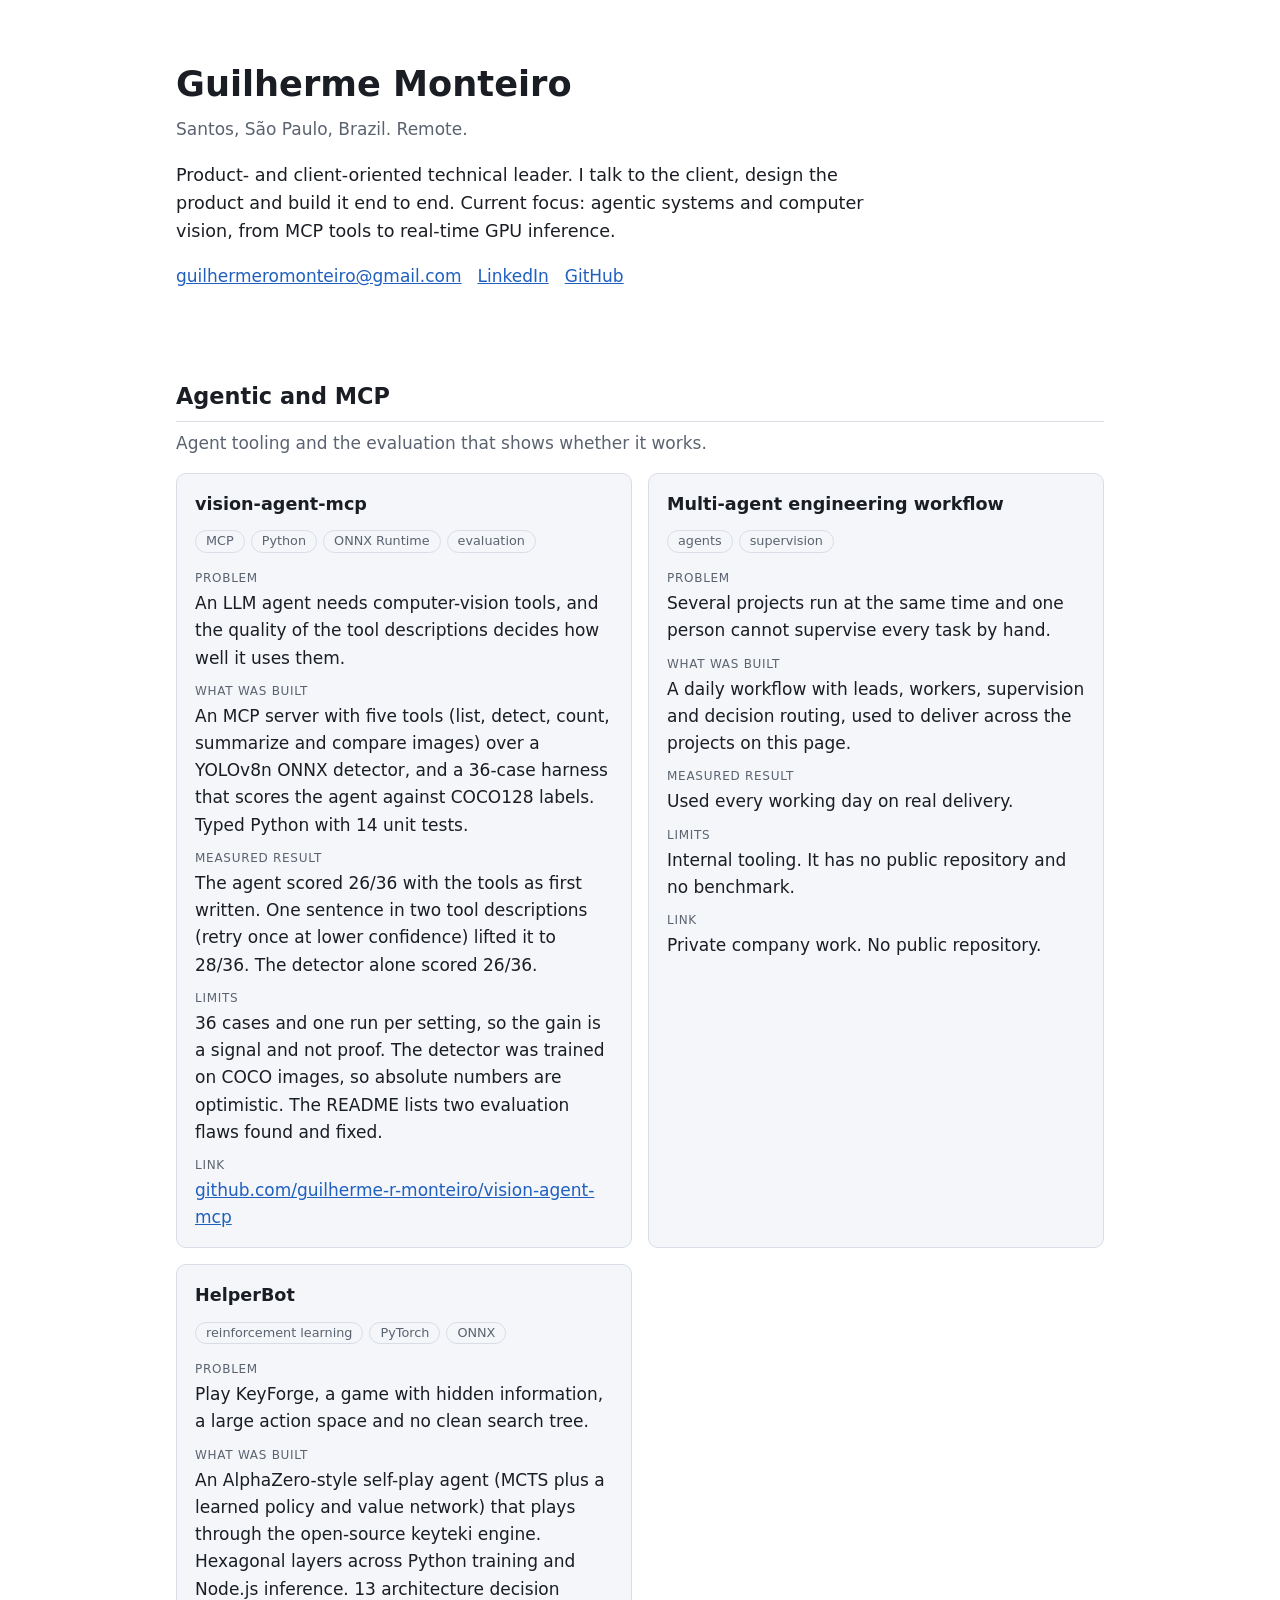
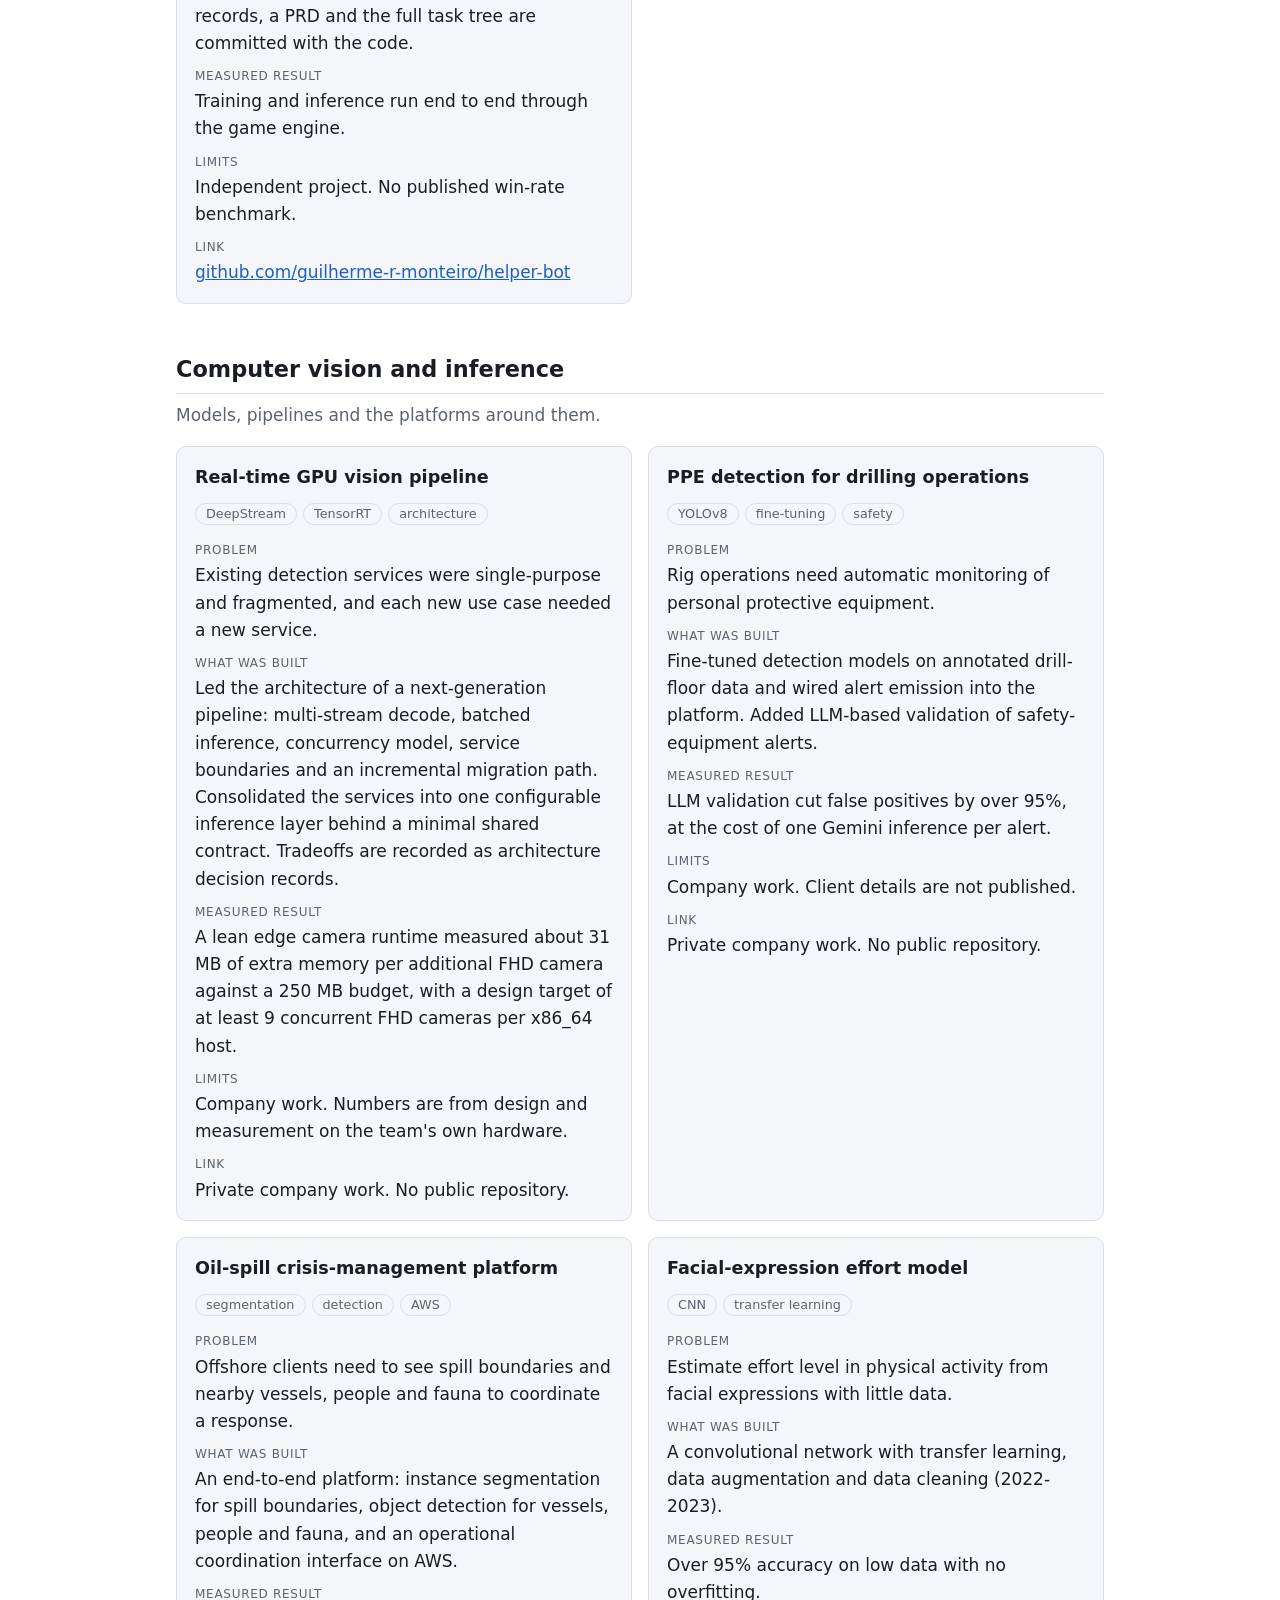
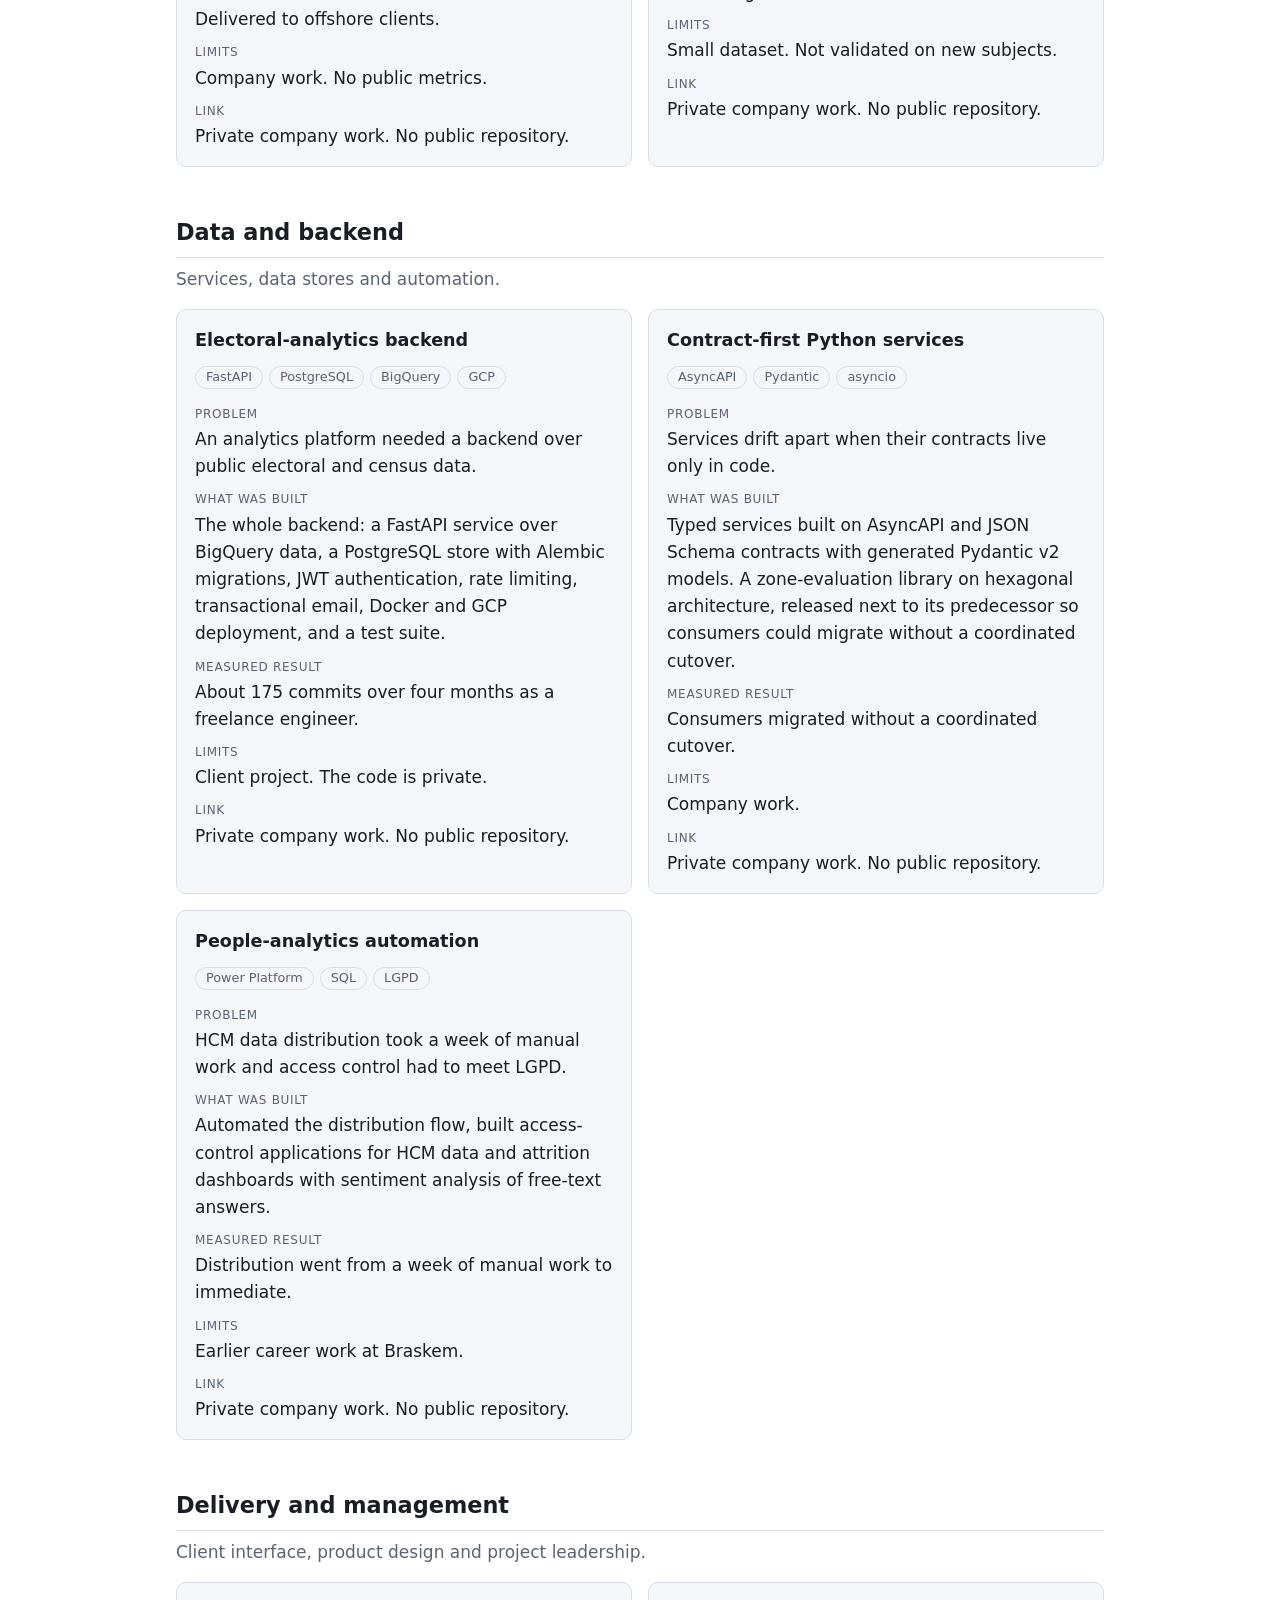
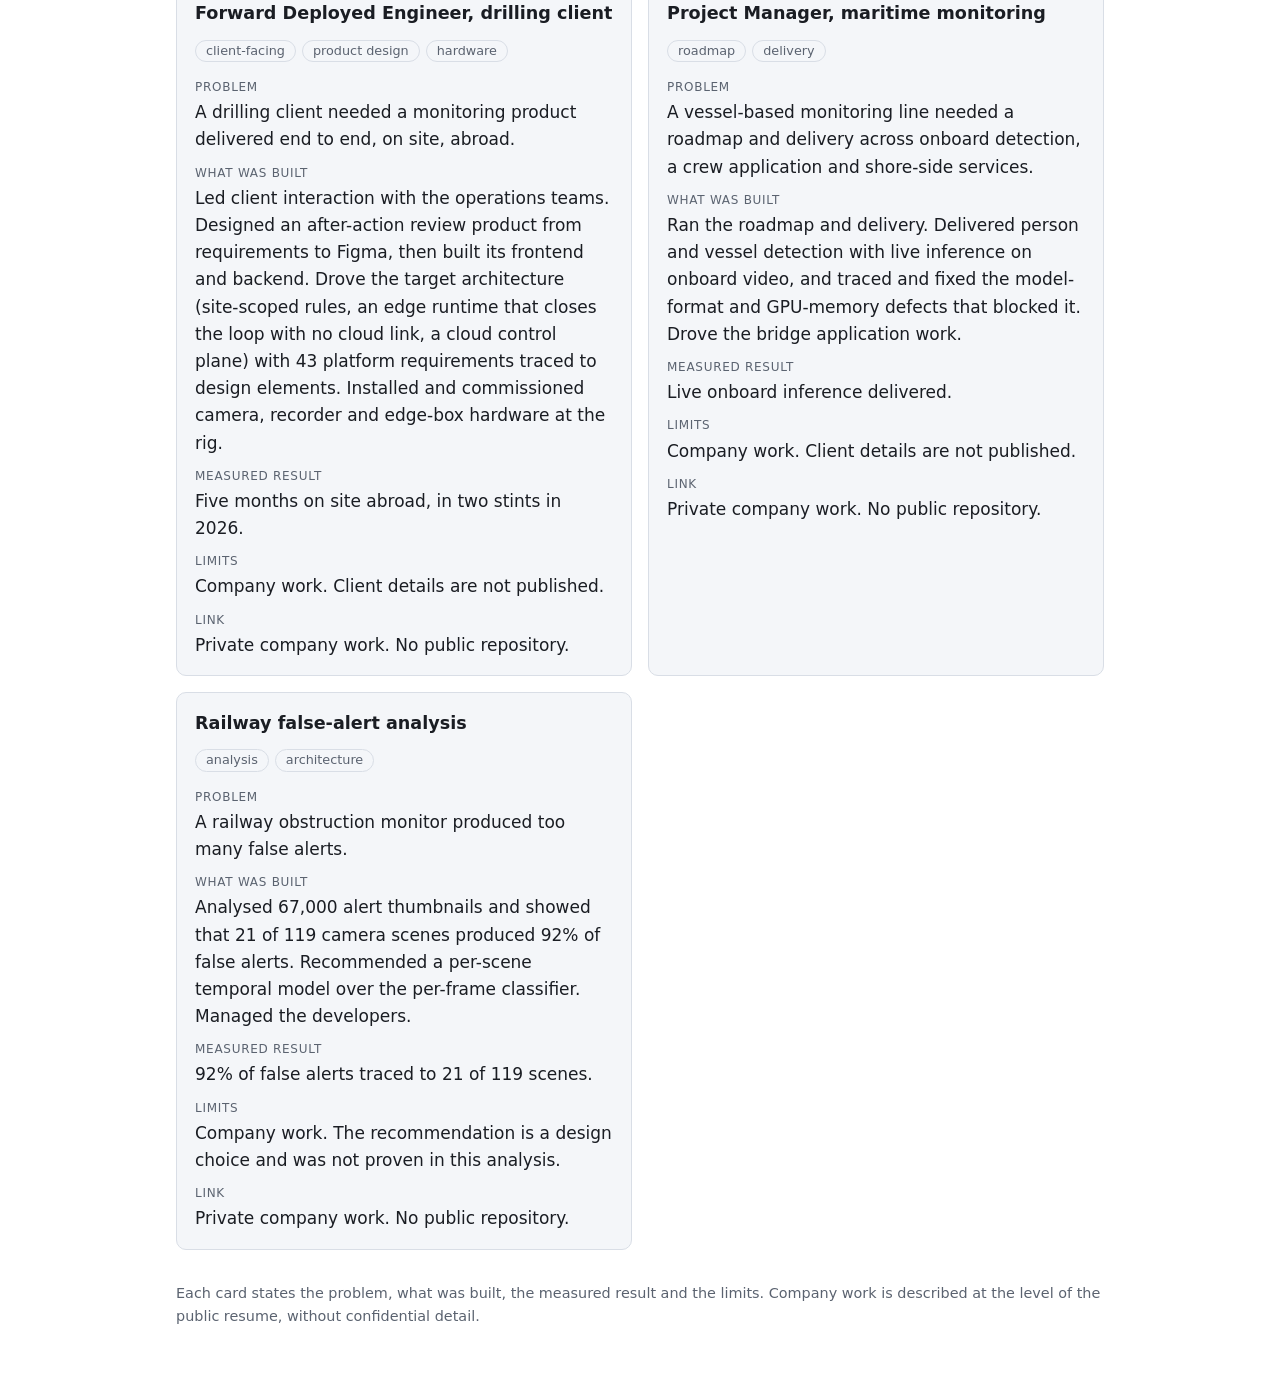
==== index.html @ f77f66bb "Portfolio site" ====
<!doctype html>
<html lang="en"><head><meta charset="utf-8"><meta name="viewport" content="width=device-width,initial-scale=1">
<title>Guilherme Monteiro - Portfolio</title>
<meta name="description" content="Product-oriented technical leader. Agentic and computer-vision projects with problem, build, measured result and limits.">
<link rel="stylesheet" href="style.css"></head><body>
<header><h1>Guilherme Monteiro</h1><p class="sub">Santos, São Paulo, Brazil. Remote.</p>
<p class="lead">Product- and client-oriented technical leader. I talk to the client, design the product and build it end to end. Current focus: agentic systems and computer vision, from MCP tools to real-time GPU inference.</p>
<p class="contact"><a href="mailto:guilhermeromonteiro@gmail.com">guilhermeromonteiro@gmail.com</a><a href="https://www.linkedin.com/in/grmonteiro">LinkedIn</a><a href="https://github.com/guilherme-r-monteiro">GitHub</a></p></header>
<main><section><h2>Agentic and MCP</h2><p class="group-note">Agent tooling and the evaluation that shows whether it works.</p><div class="grid"><article class="card"><h3>vision-agent-mcp</h3><span class="tag">MCP</span><span class="tag">Python</span><span class="tag">ONNX Runtime</span><span class="tag">evaluation</span><dl>
<dt>Problem</dt><dd>An LLM agent needs computer-vision tools, and the quality of the tool descriptions decides how well it uses them.</dd>
<dt>What was built</dt><dd>An MCP server with five tools (list, detect, count, summarize and compare images) over a YOLOv8n ONNX detector, and a 36-case harness that scores the agent against COCO128 labels. Typed Python with 14 unit tests.</dd>
<dt>Measured result</dt><dd>The agent scored 26/36 with the tools as first written. One sentence in two tool descriptions (retry once at lower confidence) lifted it to 28/36. The detector alone scored 26/36.</dd>
<dt>Limits</dt><dd>36 cases and one run per setting, so the gain is a signal and not proof. The detector was trained on COCO images, so absolute numbers are optimistic. The README lists two evaluation flaws found and fixed.</dd>
<dt>Link</dt><dd><a href="https://github.com/guilherme-r-monteiro/vision-agent-mcp">github.com/guilherme-r-monteiro/vision-agent-mcp</a></dd></dl></article><article class="card"><h3>Multi-agent engineering workflow</h3><span class="tag">agents</span><span class="tag">supervision</span><dl>
<dt>Problem</dt><dd>Several projects run at the same time and one person cannot supervise every task by hand.</dd>
<dt>What was built</dt><dd>A daily workflow with leads, workers, supervision and decision routing, used to deliver across the projects on this page.</dd>
<dt>Measured result</dt><dd>Used every working day on real delivery.</dd>
<dt>Limits</dt><dd>Internal tooling. It has no public repository and no benchmark.</dd>
<dt>Link</dt><dd>Private company work. No public repository.</dd></dl></article><article class="card"><h3>HelperBot</h3><span class="tag">reinforcement learning</span><span class="tag">PyTorch</span><span class="tag">ONNX</span><dl>
<dt>Problem</dt><dd>Play KeyForge, a game with hidden information, a large action space and no clean search tree.</dd>
<dt>What was built</dt><dd>An AlphaZero-style self-play agent (MCTS plus a learned policy and value network) that plays through the open-source keyteki engine. Hexagonal layers across Python training and Node.js inference. 13 architecture decision records, a PRD and the full task tree are committed with the code.</dd>
<dt>Measured result</dt><dd>Training and inference run end to end through the game engine.</dd>
<dt>Limits</dt><dd>Independent project. No published win-rate benchmark.</dd>
<dt>Link</dt><dd><a href="https://github.com/guilherme-r-monteiro/helper-bot">github.com/guilherme-r-monteiro/helper-bot</a></dd></dl></article></div></section><section><h2>Computer vision and inference</h2><p class="group-note">Models, pipelines and the platforms around them.</p><div class="grid"><article class="card"><h3>Real-time GPU vision pipeline</h3><span class="tag">DeepStream</span><span class="tag">TensorRT</span><span class="tag">architecture</span><dl>
<dt>Problem</dt><dd>Existing detection services were single-purpose and fragmented, and each new use case needed a new service.</dd>
<dt>What was built</dt><dd>Led the architecture of a next-generation pipeline: multi-stream decode, batched inference, concurrency model, service boundaries and an incremental migration path. Consolidated the services into one configurable inference layer behind a minimal shared contract. Tradeoffs are recorded as architecture decision records.</dd>
<dt>Measured result</dt><dd>A lean edge camera runtime measured about 31 MB of extra memory per additional FHD camera against a 250 MB budget, with a design target of at least 9 concurrent FHD cameras per x86_64 host.</dd>
<dt>Limits</dt><dd>Company work. Numbers are from design and measurement on the team's own hardware.</dd>
<dt>Link</dt><dd>Private company work. No public repository.</dd></dl></article><article class="card"><h3>PPE detection for drilling operations</h3><span class="tag">YOLOv8</span><span class="tag">fine-tuning</span><span class="tag">safety</span><dl>
<dt>Problem</dt><dd>Rig operations need automatic monitoring of personal protective equipment.</dd>
<dt>What was built</dt><dd>Fine-tuned detection models on annotated drill-floor data and wired alert emission into the platform. Added LLM-based validation of safety-equipment alerts.</dd>
<dt>Measured result</dt><dd>LLM validation cut false positives by over 95%, at the cost of one Gemini inference per alert.</dd>
<dt>Limits</dt><dd>Company work. Client details are not published.</dd>
<dt>Link</dt><dd>Private company work. No public repository.</dd></dl></article><article class="card"><h3>Oil-spill crisis-management platform</h3><span class="tag">segmentation</span><span class="tag">detection</span><span class="tag">AWS</span><dl>
<dt>Problem</dt><dd>Offshore clients need to see spill boundaries and nearby vessels, people and fauna to coordinate a response.</dd>
<dt>What was built</dt><dd>An end-to-end platform: instance segmentation for spill boundaries, object detection for vessels, people and fauna, and an operational coordination interface on AWS.</dd>
<dt>Measured result</dt><dd>Delivered to offshore clients.</dd>
<dt>Limits</dt><dd>Company work. No public metrics.</dd>
<dt>Link</dt><dd>Private company work. No public repository.</dd></dl></article><article class="card"><h3>Facial-expression effort model</h3><span class="tag">CNN</span><span class="tag">transfer learning</span><dl>
<dt>Problem</dt><dd>Estimate effort level in physical activity from facial expressions with little data.</dd>
<dt>What was built</dt><dd>A convolutional network with transfer learning, data augmentation and data cleaning (2022-2023).</dd>
<dt>Measured result</dt><dd>Over 95% accuracy on low data with no overfitting.</dd>
<dt>Limits</dt><dd>Small dataset. Not validated on new subjects.</dd>
<dt>Link</dt><dd>Private company work. No public repository.</dd></dl></article></div></section><section><h2>Data and backend</h2><p class="group-note">Services, data stores and automation.</p><div class="grid"><article class="card"><h3>Electoral-analytics backend</h3><span class="tag">FastAPI</span><span class="tag">PostgreSQL</span><span class="tag">BigQuery</span><span class="tag">GCP</span><dl>
<dt>Problem</dt><dd>An analytics platform needed a backend over public electoral and census data.</dd>
<dt>What was built</dt><dd>The whole backend: a FastAPI service over BigQuery data, a PostgreSQL store with Alembic migrations, JWT authentication, rate limiting, transactional email, Docker and GCP deployment, and a test suite.</dd>
<dt>Measured result</dt><dd>About 175 commits over four months as a freelance engineer.</dd>
<dt>Limits</dt><dd>Client project. The code is private.</dd>
<dt>Link</dt><dd>Private company work. No public repository.</dd></dl></article><article class="card"><h3>Contract-first Python services</h3><span class="tag">AsyncAPI</span><span class="tag">Pydantic</span><span class="tag">asyncio</span><dl>
<dt>Problem</dt><dd>Services drift apart when their contracts live only in code.</dd>
<dt>What was built</dt><dd>Typed services built on AsyncAPI and JSON Schema contracts with generated Pydantic v2 models. A zone-evaluation library on hexagonal architecture, released next to its predecessor so consumers could migrate without a coordinated cutover.</dd>
<dt>Measured result</dt><dd>Consumers migrated without a coordinated cutover.</dd>
<dt>Limits</dt><dd>Company work.</dd>
<dt>Link</dt><dd>Private company work. No public repository.</dd></dl></article><article class="card"><h3>People-analytics automation</h3><span class="tag">Power Platform</span><span class="tag">SQL</span><span class="tag">LGPD</span><dl>
<dt>Problem</dt><dd>HCM data distribution took a week of manual work and access control had to meet LGPD.</dd>
<dt>What was built</dt><dd>Automated the distribution flow, built access-control applications for HCM data and attrition dashboards with sentiment analysis of free-text answers.</dd>
<dt>Measured result</dt><dd>Distribution went from a week of manual work to immediate.</dd>
<dt>Limits</dt><dd>Earlier career work at Braskem.</dd>
<dt>Link</dt><dd>Private company work. No public repository.</dd></dl></article></div></section><section><h2>Delivery and management</h2><p class="group-note">Client interface, product design and project leadership.</p><div class="grid"><article class="card"><h3>Forward Deployed Engineer, drilling client</h3><span class="tag">client-facing</span><span class="tag">product design</span><span class="tag">hardware</span><dl>
<dt>Problem</dt><dd>A drilling client needed a monitoring product delivered end to end, on site, abroad.</dd>
<dt>What was built</dt><dd>Led client interaction with the operations teams. Designed an after-action review product from requirements to Figma, then built its frontend and backend. Drove the target architecture (site-scoped rules, an edge runtime that closes the loop with no cloud link, a cloud control plane) with 43 platform requirements traced to design elements. Installed and commissioned camera, recorder and edge-box hardware at the rig.</dd>
<dt>Measured result</dt><dd>Five months on site abroad, in two stints in 2026.</dd>
<dt>Limits</dt><dd>Company work. Client details are not published.</dd>
<dt>Link</dt><dd>Private company work. No public repository.</dd></dl></article><article class="card"><h3>Project Manager, maritime monitoring</h3><span class="tag">roadmap</span><span class="tag">delivery</span><dl>
<dt>Problem</dt><dd>A vessel-based monitoring line needed a roadmap and delivery across onboard detection, a crew application and shore-side services.</dd>
<dt>What was built</dt><dd>Ran the roadmap and delivery. Delivered person and vessel detection with live inference on onboard video, and traced and fixed the model-format and GPU-memory defects that blocked it. Drove the bridge application work.</dd>
<dt>Measured result</dt><dd>Live onboard inference delivered.</dd>
<dt>Limits</dt><dd>Company work. Client details are not published.</dd>
<dt>Link</dt><dd>Private company work. No public repository.</dd></dl></article><article class="card"><h3>Railway false-alert analysis</h3><span class="tag">analysis</span><span class="tag">architecture</span><dl>
<dt>Problem</dt><dd>A railway obstruction monitor produced too many false alerts.</dd>
<dt>What was built</dt><dd>Analysed 67,000 alert thumbnails and showed that 21 of 119 camera scenes produced 92% of false alerts. Recommended a per-scene temporal model over the per-frame classifier. Managed the developers.</dd>
<dt>Measured result</dt><dd>92% of false alerts traced to 21 of 119 scenes.</dd>
<dt>Limits</dt><dd>Company work. The recommendation is a design choice and was not proven in this analysis.</dd>
<dt>Link</dt><dd>Private company work. No public repository.</dd></dl></article></div></section></main>
<footer>Each card states the problem, what was built, the measured result and the limits. Company work is described at the level of the public resume, without confidential detail.</footer>
</body></html>
---- style.css ----
:root{--bg:#fff;--fg:#1a1d23;--muted:#5b6370;--card:#f4f6f9;--line:#d9dee6;--accent:#1f5fbf}
@media (prefers-color-scheme:dark){:root{--bg:#12151a;--fg:#e7eaee;--muted:#9aa3b0;--card:#1b2027;--line:#2c333d;--accent:#7db0ff}}
*{box-sizing:border-box}
body{margin:0;background:var(--bg);color:var(--fg);font:17px/1.6 system-ui,-apple-system,"Segoe UI",Roboto,sans-serif}
main,header,footer{max-width:960px;margin:0 auto;padding:0 16px}
header{padding-top:56px;padding-bottom:24px}
h1{font-size:2.2rem;margin:0 0 4px}
h2{font-size:1.4rem;margin:48px 0 8px;padding-bottom:6px;border-bottom:1px solid var(--line)}
h3{font-size:1.1rem;margin:0 0 8px}
a{color:var(--accent)}
.lead{font-size:1.1rem;max-width:720px}
.sub{color:var(--muted);margin:0 0 16px}
.group-note{color:var(--muted);margin:0 0 16px}
.grid{display:grid;gap:16px;grid-template-columns:repeat(auto-fit,minmax(min(100%,420px),1fr))}
.card{background:var(--card);border:1px solid var(--line);border-radius:10px;padding:16px 18px}
.card dl{margin:0}
.card dt{font-size:.75rem;text-transform:uppercase;letter-spacing:.06em;color:var(--muted);margin-top:10px}
.card dd{margin:2px 0 0}
.tag{display:inline-block;font-size:.8rem;border:1px solid var(--line);border-radius:999px;padding:0 10px;color:var(--muted);margin:0 6px 6px 0}
.contact a{margin-right:16px}
footer{padding-top:32px;padding-bottom:48px;color:var(--muted);font-size:.9rem}
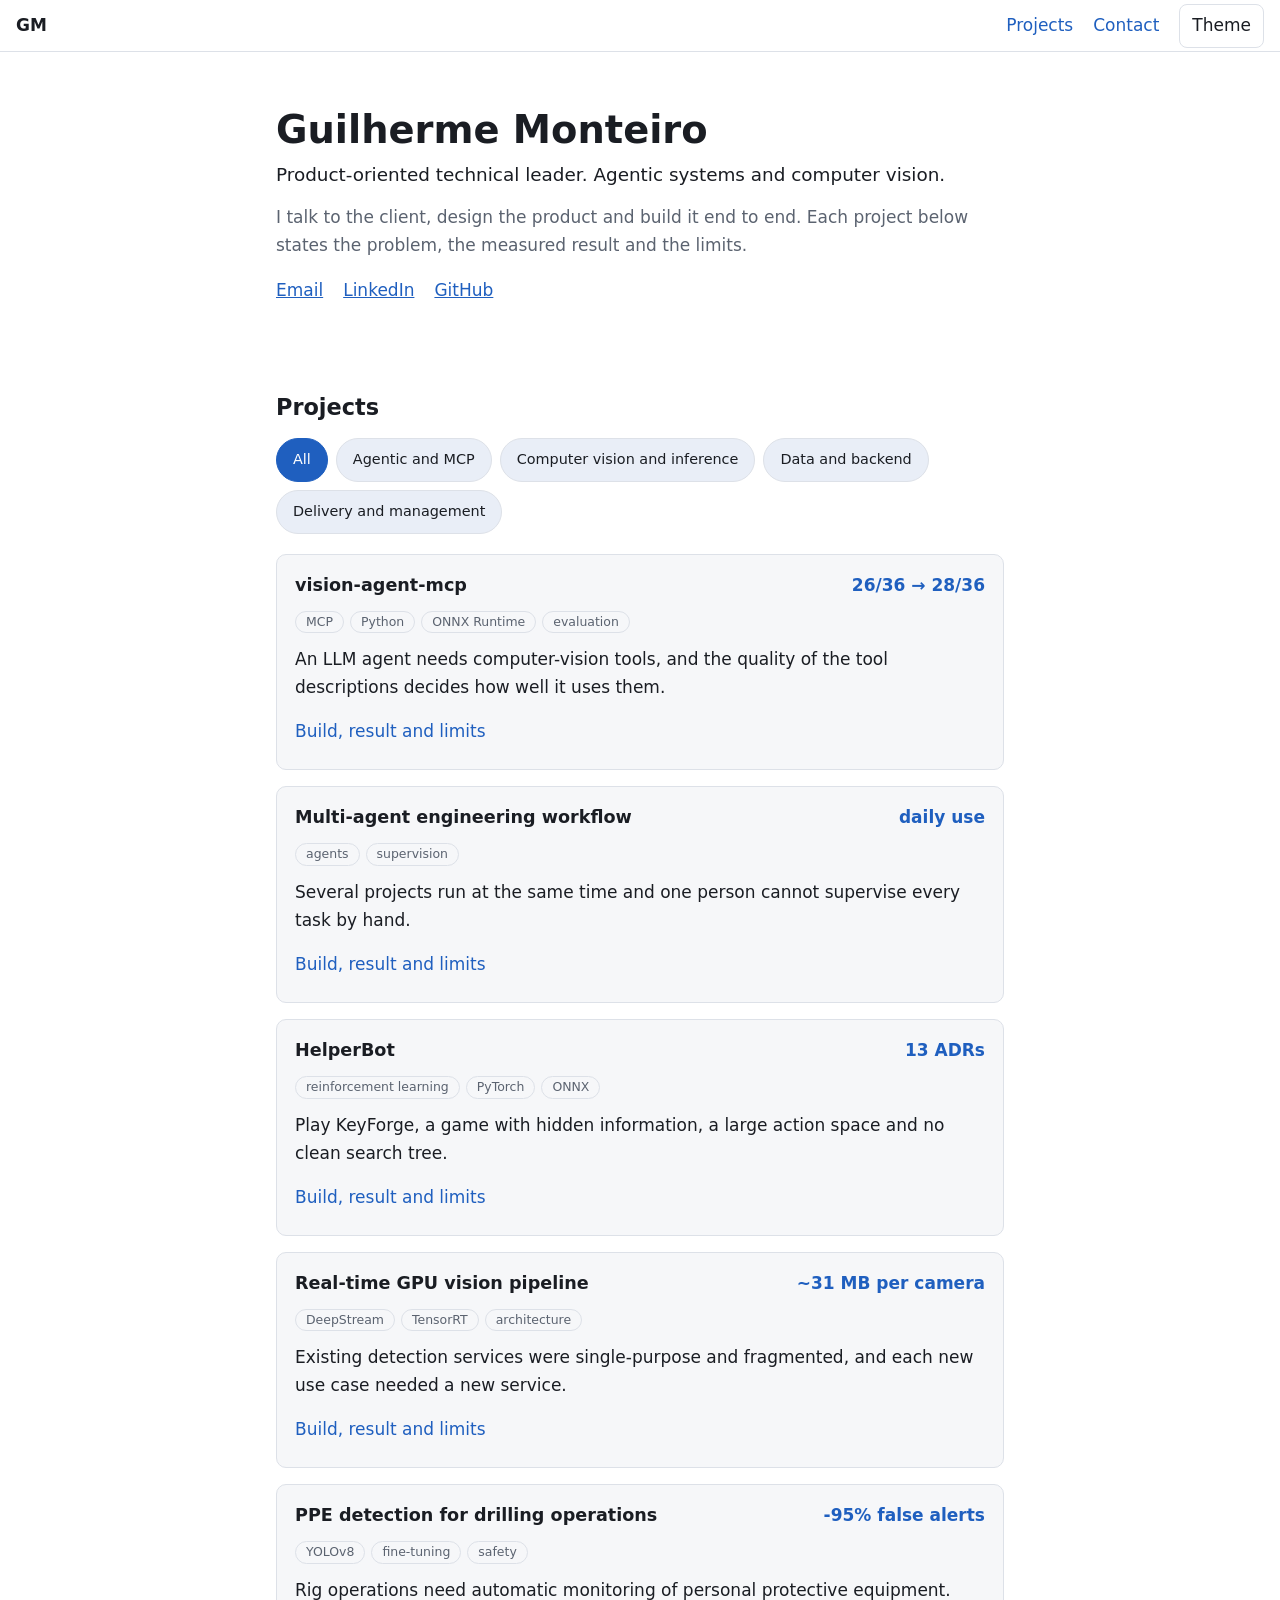
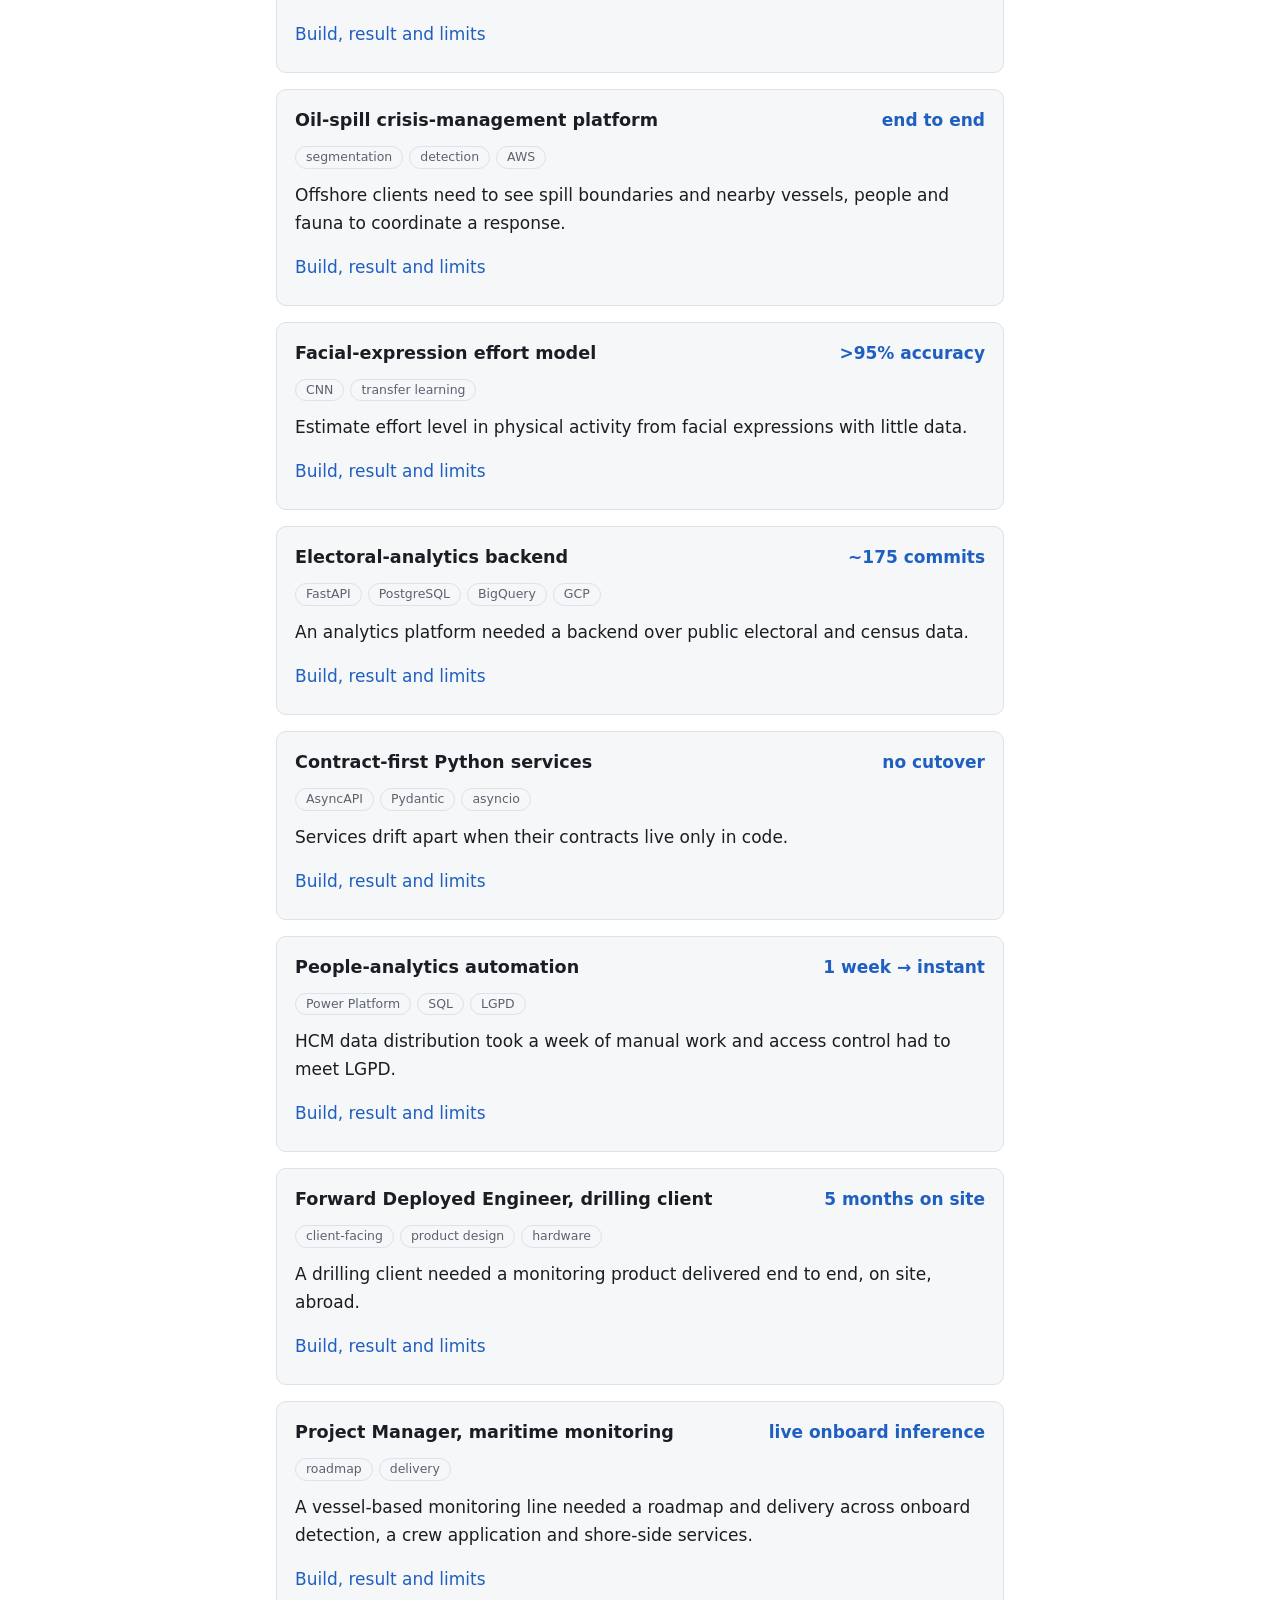
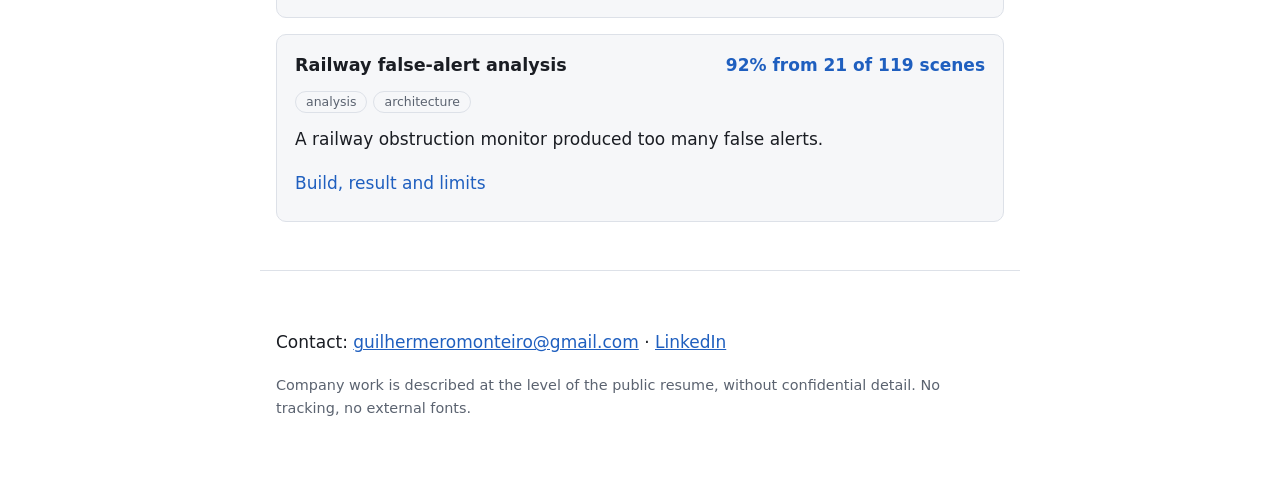
==== commit 3ad1fa17: "Redesign: single column, filter chips, collapsible details, theme toggle, generated from projects.js" ====
--- a/index.html
+++ b/index.html
@@ -3,74 +3,12 @@
 <title>Guilherme Monteiro - Portfolio</title>
 <meta name="description" content="Product-oriented technical leader. Agentic and computer-vision projects with problem, build, measured result and limits.">
 <link rel="stylesheet" href="style.css"></head><body>
-<header><h1>Guilherme Monteiro</h1><p class="sub">Santos, São Paulo, Brazil. Remote.</p>
-<p class="lead">Product- and client-oriented technical leader. I talk to the client, design the product and build it end to end. Current focus: agentic systems and computer vision, from MCP tools to real-time GPU inference.</p>
-<p class="contact"><a href="mailto:guilhermeromonteiro@gmail.com">guilhermeromonteiro@gmail.com</a><a href="https://www.linkedin.com/in/grmonteiro">LinkedIn</a><a href="https://github.com/guilherme-r-monteiro">GitHub</a></p></header>
-<main><section><h2>Agentic and MCP</h2><p class="group-note">Agent tooling and the evaluation that shows whether it works.</p><div class="grid"><article class="card"><h3>vision-agent-mcp</h3><span class="tag">MCP</span><span class="tag">Python</span><span class="tag">ONNX Runtime</span><span class="tag">evaluation</span><dl>
-<dt>Problem</dt><dd>An LLM agent needs computer-vision tools, and the quality of the tool descriptions decides how well it uses them.</dd>
-<dt>What was built</dt><dd>An MCP server with five tools (list, detect, count, summarize and compare images) over a YOLOv8n ONNX detector, and a 36-case harness that scores the agent against COCO128 labels. Typed Python with 14 unit tests.</dd>
-<dt>Measured result</dt><dd>The agent scored 26/36 with the tools as first written. One sentence in two tool descriptions (retry once at lower confidence) lifted it to 28/36. The detector alone scored 26/36.</dd>
-<dt>Limits</dt><dd>36 cases and one run per setting, so the gain is a signal and not proof. The detector was trained on COCO images, so absolute numbers are optimistic. The README lists two evaluation flaws found and fixed.</dd>
-<dt>Link</dt><dd><a href="https://github.com/guilherme-r-monteiro/vision-agent-mcp">github.com/guilherme-r-monteiro/vision-agent-mcp</a></dd></dl></article><article class="card"><h3>Multi-agent engineering workflow</h3><span class="tag">agents</span><span class="tag">supervision</span><dl>
-<dt>Problem</dt><dd>Several projects run at the same time and one person cannot supervise every task by hand.</dd>
-<dt>What was built</dt><dd>A daily workflow with leads, workers, supervision and decision routing, used to deliver across the projects on this page.</dd>
-<dt>Measured result</dt><dd>Used every working day on real delivery.</dd>
-<dt>Limits</dt><dd>Internal tooling. It has no public repository and no benchmark.</dd>
-<dt>Link</dt><dd>Private company work. No public repository.</dd></dl></article><article class="card"><h3>HelperBot</h3><span class="tag">reinforcement learning</span><span class="tag">PyTorch</span><span class="tag">ONNX</span><dl>
-<dt>Problem</dt><dd>Play KeyForge, a game with hidden information, a large action space and no clean search tree.</dd>
-<dt>What was built</dt><dd>An AlphaZero-style self-play agent (MCTS plus a learned policy and value network) that plays through the open-source keyteki engine. Hexagonal layers across Python training and Node.js inference. 13 architecture decision records, a PRD and the full task tree are committed with the code.</dd>
-<dt>Measured result</dt><dd>Training and inference run end to end through the game engine.</dd>
-<dt>Limits</dt><dd>Independent project. No published win-rate benchmark.</dd>
-<dt>Link</dt><dd><a href="https://github.com/guilherme-r-monteiro/helper-bot">github.com/guilherme-r-monteiro/helper-bot</a></dd></dl></article></div></section><section><h2>Computer vision and inference</h2><p class="group-note">Models, pipelines and the platforms around them.</p><div class="grid"><article class="card"><h3>Real-time GPU vision pipeline</h3><span class="tag">DeepStream</span><span class="tag">TensorRT</span><span class="tag">architecture</span><dl>
-<dt>Problem</dt><dd>Existing detection services were single-purpose and fragmented, and each new use case needed a new service.</dd>
-<dt>What was built</dt><dd>Led the architecture of a next-generation pipeline: multi-stream decode, batched inference, concurrency model, service boundaries and an incremental migration path. Consolidated the services into one configurable inference layer behind a minimal shared contract. Tradeoffs are recorded as architecture decision records.</dd>
-<dt>Measured result</dt><dd>A lean edge camera runtime measured about 31 MB of extra memory per additional FHD camera against a 250 MB budget, with a design target of at least 9 concurrent FHD cameras per x86_64 host.</dd>
-<dt>Limits</dt><dd>Company work. Numbers are from design and measurement on the team's own hardware.</dd>
-<dt>Link</dt><dd>Private company work. No public repository.</dd></dl></article><article class="card"><h3>PPE detection for drilling operations</h3><span class="tag">YOLOv8</span><span class="tag">fine-tuning</span><span class="tag">safety</span><dl>
-<dt>Problem</dt><dd>Rig operations need automatic monitoring of personal protective equipment.</dd>
-<dt>What was built</dt><dd>Fine-tuned detection models on annotated drill-floor data and wired alert emission into the platform. Added LLM-based validation of safety-equipment alerts.</dd>
-<dt>Measured result</dt><dd>LLM validation cut false positives by over 95%, at the cost of one Gemini inference per alert.</dd>
-<dt>Limits</dt><dd>Company work. Client details are not published.</dd>
-<dt>Link</dt><dd>Private company work. No public repository.</dd></dl></article><article class="card"><h3>Oil-spill crisis-management platform</h3><span class="tag">segmentation</span><span class="tag">detection</span><span class="tag">AWS</span><dl>
-<dt>Problem</dt><dd>Offshore clients need to see spill boundaries and nearby vessels, people and fauna to coordinate a response.</dd>
-<dt>What was built</dt><dd>An end-to-end platform: instance segmentation for spill boundaries, object detection for vessels, people and fauna, and an operational coordination interface on AWS.</dd>
-<dt>Measured result</dt><dd>Delivered to offshore clients.</dd>
-<dt>Limits</dt><dd>Company work. No public metrics.</dd>
-<dt>Link</dt><dd>Private company work. No public repository.</dd></dl></article><article class="card"><h3>Facial-expression effort model</h3><span class="tag">CNN</span><span class="tag">transfer learning</span><dl>
-<dt>Problem</dt><dd>Estimate effort level in physical activity from facial expressions with little data.</dd>
-<dt>What was built</dt><dd>A convolutional network with transfer learning, data augmentation and data cleaning (2022-2023).</dd>
-<dt>Measured result</dt><dd>Over 95% accuracy on low data with no overfitting.</dd>
-<dt>Limits</dt><dd>Small dataset. Not validated on new subjects.</dd>
-<dt>Link</dt><dd>Private company work. No public repository.</dd></dl></article></div></section><section><h2>Data and backend</h2><p class="group-note">Services, data stores and automation.</p><div class="grid"><article class="card"><h3>Electoral-analytics backend</h3><span class="tag">FastAPI</span><span class="tag">PostgreSQL</span><span class="tag">BigQuery</span><span class="tag">GCP</span><dl>
-<dt>Problem</dt><dd>An analytics platform needed a backend over public electoral and census data.</dd>
-<dt>What was built</dt><dd>The whole backend: a FastAPI service over BigQuery data, a PostgreSQL store with Alembic migrations, JWT authentication, rate limiting, transactional email, Docker and GCP deployment, and a test suite.</dd>
-<dt>Measured result</dt><dd>About 175 commits over four months as a freelance engineer.</dd>
-<dt>Limits</dt><dd>Client project. The code is private.</dd>
-<dt>Link</dt><dd>Private company work. No public repository.</dd></dl></article><article class="card"><h3>Contract-first Python services</h3><span class="tag">AsyncAPI</span><span class="tag">Pydantic</span><span class="tag">asyncio</span><dl>
-<dt>Problem</dt><dd>Services drift apart when their contracts live only in code.</dd>
-<dt>What was built</dt><dd>Typed services built on AsyncAPI and JSON Schema contracts with generated Pydantic v2 models. A zone-evaluation library on hexagonal architecture, released next to its predecessor so consumers could migrate without a coordinated cutover.</dd>
-<dt>Measured result</dt><dd>Consumers migrated without a coordinated cutover.</dd>
-<dt>Limits</dt><dd>Company work.</dd>
-<dt>Link</dt><dd>Private company work. No public repository.</dd></dl></article><article class="card"><h3>People-analytics automation</h3><span class="tag">Power Platform</span><span class="tag">SQL</span><span class="tag">LGPD</span><dl>
-<dt>Problem</dt><dd>HCM data distribution took a week of manual work and access control had to meet LGPD.</dd>
-<dt>What was built</dt><dd>Automated the distribution flow, built access-control applications for HCM data and attrition dashboards with sentiment analysis of free-text answers.</dd>
-<dt>Measured result</dt><dd>Distribution went from a week of manual work to immediate.</dd>
-<dt>Limits</dt><dd>Earlier career work at Braskem.</dd>
-<dt>Link</dt><dd>Private company work. No public repository.</dd></dl></article></div></section><section><h2>Delivery and management</h2><p class="group-note">Client interface, product design and project leadership.</p><div class="grid"><article class="card"><h3>Forward Deployed Engineer, drilling client</h3><span class="tag">client-facing</span><span class="tag">product design</span><span class="tag">hardware</span><dl>
-<dt>Problem</dt><dd>A drilling client needed a monitoring product delivered end to end, on site, abroad.</dd>
-<dt>What was built</dt><dd>Led client interaction with the operations teams. Designed an after-action review product from requirements to Figma, then built its frontend and backend. Drove the target architecture (site-scoped rules, an edge runtime that closes the loop with no cloud link, a cloud control plane) with 43 platform requirements traced to design elements. Installed and commissioned camera, recorder and edge-box hardware at the rig.</dd>
-<dt>Measured result</dt><dd>Five months on site abroad, in two stints in 2026.</dd>
-<dt>Limits</dt><dd>Company work. Client details are not published.</dd>
-<dt>Link</dt><dd>Private company work. No public repository.</dd></dl></article><article class="card"><h3>Project Manager, maritime monitoring</h3><span class="tag">roadmap</span><span class="tag">delivery</span><dl>
-<dt>Problem</dt><dd>A vessel-based monitoring line needed a roadmap and delivery across onboard detection, a crew application and shore-side services.</dd>
-<dt>What was built</dt><dd>Ran the roadmap and delivery. Delivered person and vessel detection with live inference on onboard video, and traced and fixed the model-format and GPU-memory defects that blocked it. Drove the bridge application work.</dd>
-<dt>Measured result</dt><dd>Live onboard inference delivered.</dd>
-<dt>Limits</dt><dd>Company work. Client details are not published.</dd>
-<dt>Link</dt><dd>Private company work. No public repository.</dd></dl></article><article class="card"><h3>Railway false-alert analysis</h3><span class="tag">analysis</span><span class="tag">architecture</span><dl>
-<dt>Problem</dt><dd>A railway obstruction monitor produced too many false alerts.</dd>
-<dt>What was built</dt><dd>Analysed 67,000 alert thumbnails and showed that 21 of 119 camera scenes produced 92% of false alerts. Recommended a per-scene temporal model over the per-frame classifier. Managed the developers.</dd>
-<dt>Measured result</dt><dd>92% of false alerts traced to 21 of 119 scenes.</dd>
-<dt>Limits</dt><dd>Company work. The recommendation is a design choice and was not proven in this analysis.</dd>
-<dt>Link</dt><dd>Private company work. No public repository.</dd></dl></article></div></section></main>
-<footer>Each card states the problem, what was built, the measured result and the limits. Company work is described at the level of the public resume, without confidential detail.</footer>
-</body></html>+<nav class="bar"><a class="brand" href="#top">GM</a><a href="#projects">Projects</a><a href="#contact">Contact</a><button id="theme" aria-label="Toggle dark mode">Theme</button></nav>
+<header id="top"><h1>Guilherme Monteiro</h1><p class="role">Product-oriented technical leader. Agentic systems and computer vision.</p>
+<p class="lead">I talk to the client, design the product and build it end to end. Each project below states the problem, the measured result and the limits.</p>
+<p class="links"><a href="mailto:guilhermeromonteiro@gmail.com">Email</a><a href="https://www.linkedin.com/in/grmonteiro">LinkedIn</a><a href="https://github.com/guilherme-r-monteiro">GitHub</a></p></header>
+<main id="projects"><h2>Projects</h2><div class="chips" role="group" aria-label="Filter by type"><button class="chip" data-filter="all" aria-pressed="true">All</button><button class="chip" data-filter="Agentic and MCP" aria-pressed="false">Agentic and MCP</button><button class="chip" data-filter="Computer vision and inference" aria-pressed="false">Computer vision and inference</button><button class="chip" data-filter="Data and backend" aria-pressed="false">Data and backend</button><button class="chip" data-filter="Delivery and management" aria-pressed="false">Delivery and management</button></div>
+<div class="list"><article class="card" data-type="Agentic and MCP"><div class="card-head"><h3>vision-agent-mcp</h3><p class="headline">26/36 → 28/36</p></div><div class="tags"><span class="tag">MCP</span><span class="tag">Python</span><span class="tag">ONNX Runtime</span><span class="tag">evaluation</span></div><p class="problem">An LLM agent needs computer-vision tools, and the quality of the tool descriptions decides how well it uses them.</p><details><summary>Build, result and limits</summary><dl><dt>What was built</dt><dd>An MCP server with five tools (list, detect, count, summarize and compare images) over a YOLOv8n ONNX detector, and a 36-case harness that scores the agent against COCO128 labels. Typed Python with 14 unit tests.</dd><dt>Measured result</dt><dd>The agent scored 26/36 with the tools as first written. One sentence in two tool descriptions (retry once at lower confidence) lifted it to 28/36. The detector alone scored 26/36.</dd><dt>Limits</dt><dd>36 cases and one run per setting, so the gain is a signal and not proof. The detector was trained on COCO images, so absolute numbers are optimistic. The README lists two evaluation flaws found and fixed.</dd><dt>Link</dt><dd><a href="https://github.com/guilherme-r-monteiro/vision-agent-mcp">github.com/guilherme-r-monteiro/vision-agent-mcp</a></dd></dl></details></article><article class="card" data-type="Agentic and MCP"><div class="card-head"><h3>Multi-agent engineering workflow</h3><p class="headline">daily use</p></div><div class="tags"><span class="tag">agents</span><span class="tag">supervision</span></div><p class="problem">Several projects run at the same time and one person cannot supervise every task by hand.</p><details><summary>Build, result and limits</summary><dl><dt>What was built</dt><dd>A daily workflow with leads, workers, supervision and decision routing, used to deliver across the projects on this page.</dd><dt>Measured result</dt><dd>Used every working day on real delivery.</dd><dt>Limits</dt><dd>Internal tooling. It has no public repository and no benchmark.</dd><dt>Link</dt><dd>Private company work. No public repository.</dd></dl></details></article><article class="card" data-type="Agentic and MCP"><div class="card-head"><h3>HelperBot</h3><p class="headline">13 ADRs</p></div><div class="tags"><span class="tag">reinforcement learning</span><span class="tag">PyTorch</span><span class="tag">ONNX</span></div><p class="problem">Play KeyForge, a game with hidden information, a large action space and no clean search tree.</p><details><summary>Build, result and limits</summary><dl><dt>What was built</dt><dd>An AlphaZero-style self-play agent (MCTS plus a learned policy and value network) that plays through the open-source keyteki engine. Hexagonal layers across Python training and Node.js inference. 13 architecture decision records, a PRD and the full task tree are committed with the code.</dd><dt>Measured result</dt><dd>Training and inference run end to end through the game engine.</dd><dt>Limits</dt><dd>Independent project. No published win-rate benchmark.</dd><dt>Link</dt><dd><a href="https://github.com/guilherme-r-monteiro/helper-bot">github.com/guilherme-r-monteiro/helper-bot</a></dd></dl></details></article><article class="card" data-type="Computer vision and inference"><div class="card-head"><h3>Real-time GPU vision pipeline</h3><p class="headline">~31 MB per camera</p></div><div class="tags"><span class="tag">DeepStream</span><span class="tag">TensorRT</span><span class="tag">architecture</span></div><p class="problem">Existing detection services were single-purpose and fragmented, and each new use case needed a new service.</p><details><summary>Build, result and limits</summary><dl><dt>What was built</dt><dd>Led the architecture of a next-generation pipeline: multi-stream decode, batched inference, concurrency model, service boundaries and an incremental migration path. Consolidated the services into one configurable inference layer behind a minimal shared contract. Tradeoffs are recorded as architecture decision records.</dd><dt>Measured result</dt><dd>A lean edge camera runtime measured about 31 MB of extra memory per additional FHD camera against a 250 MB budget, with a design target of at least 9 concurrent FHD cameras per x86_64 host.</dd><dt>Limits</dt><dd>Company work. Numbers are from design and measurement on the team&#x27;s own hardware.</dd><dt>Link</dt><dd>Private company work. No public repository.</dd></dl></details></article><article class="card" data-type="Computer vision and inference"><div class="card-head"><h3>PPE detection for drilling operations</h3><p class="headline">-95% false alerts</p></div><div class="tags"><span class="tag">YOLOv8</span><span class="tag">fine-tuning</span><span class="tag">safety</span></div><p class="problem">Rig operations need automatic monitoring of personal protective equipment.</p><details><summary>Build, result and limits</summary><dl><dt>What was built</dt><dd>Fine-tuned detection models on annotated drill-floor data and wired alert emission into the platform. Added LLM-based validation of safety-equipment alerts.</dd><dt>Measured result</dt><dd>LLM validation cut false positives by over 95%, at the cost of one Gemini inference per alert.</dd><dt>Limits</dt><dd>Company work. Client details are not published.</dd><dt>Link</dt><dd>Private company work. No public repository.</dd></dl></details></article><article class="card" data-type="Computer vision and inference"><div class="card-head"><h3>Oil-spill crisis-management platform</h3><p class="headline">end to end</p></div><div class="tags"><span class="tag">segmentation</span><span class="tag">detection</span><span class="tag">AWS</span></div><p class="problem">Offshore clients need to see spill boundaries and nearby vessels, people and fauna to coordinate a response.</p><details><summary>Build, result and limits</summary><dl><dt>What was built</dt><dd>An end-to-end platform: instance segmentation for spill boundaries, object detection for vessels, people and fauna, and an operational coordination interface on AWS.</dd><dt>Measured result</dt><dd>Delivered to offshore clients.</dd><dt>Limits</dt><dd>Company work. No public metrics.</dd><dt>Link</dt><dd>Private company work. No public repository.</dd></dl></details></article><article class="card" data-type="Computer vision and inference"><div class="card-head"><h3>Facial-expression effort model</h3><p class="headline">&gt;95% accuracy</p></div><div class="tags"><span class="tag">CNN</span><span class="tag">transfer learning</span></div><p class="problem">Estimate effort level in physical activity from facial expressions with little data.</p><details><summary>Build, result and limits</summary><dl><dt>What was built</dt><dd>A convolutional network with transfer learning, data augmentation and data cleaning (2022-2023).</dd><dt>Measured result</dt><dd>Over 95% accuracy on low data with no overfitting.</dd><dt>Limits</dt><dd>Small dataset. Not validated on new subjects.</dd><dt>Link</dt><dd>Private company work. No public repository.</dd></dl></details></article><article class="card" data-type="Data and backend"><div class="card-head"><h3>Electoral-analytics backend</h3><p class="headline">~175 commits</p></div><div class="tags"><span class="tag">FastAPI</span><span class="tag">PostgreSQL</span><span class="tag">BigQuery</span><span class="tag">GCP</span></div><p class="problem">An analytics platform needed a backend over public electoral and census data.</p><details><summary>Build, result and limits</summary><dl><dt>What was built</dt><dd>The whole backend: a FastAPI service over BigQuery data, a PostgreSQL store with Alembic migrations, JWT authentication, rate limiting, transactional email, Docker and GCP deployment, and a test suite.</dd><dt>Measured result</dt><dd>About 175 commits over four months as a freelance engineer.</dd><dt>Limits</dt><dd>Client project. The code is private.</dd><dt>Link</dt><dd>Private company work. No public repository.</dd></dl></details></article><article class="card" data-type="Data and backend"><div class="card-head"><h3>Contract-first Python services</h3><p class="headline">no cutover</p></div><div class="tags"><span class="tag">AsyncAPI</span><span class="tag">Pydantic</span><span class="tag">asyncio</span></div><p class="problem">Services drift apart when their contracts live only in code.</p><details><summary>Build, result and limits</summary><dl><dt>What was built</dt><dd>Typed services built on AsyncAPI and JSON Schema contracts with generated Pydantic v2 models. A zone-evaluation library on hexagonal architecture, released next to its predecessor so consumers could migrate without a coordinated cutover.</dd><dt>Measured result</dt><dd>Consumers migrated without a coordinated cutover.</dd><dt>Limits</dt><dd>Company work.</dd><dt>Link</dt><dd>Private company work. No public repository.</dd></dl></details></article><article class="card" data-type="Data and backend"><div class="card-head"><h3>People-analytics automation</h3><p class="headline">1 week → instant</p></div><div class="tags"><span class="tag">Power Platform</span><span class="tag">SQL</span><span class="tag">LGPD</span></div><p class="problem">HCM data distribution took a week of manual work and access control had to meet LGPD.</p><details><summary>Build, result and limits</summary><dl><dt>What was built</dt><dd>Automated the distribution flow, built access-control applications for HCM data and attrition dashboards with sentiment analysis of free-text answers.</dd><dt>Measured result</dt><dd>Distribution went from a week of manual work to immediate.</dd><dt>Limits</dt><dd>Earlier career work at Braskem.</dd><dt>Link</dt><dd>Private company work. No public repository.</dd></dl></details></article><article class="card" data-type="Delivery and management"><div class="card-head"><h3>Forward Deployed Engineer, drilling client</h3><p class="headline">5 months on site</p></div><div class="tags"><span class="tag">client-facing</span><span class="tag">product design</span><span class="tag">hardware</span></div><p class="problem">A drilling client needed a monitoring product delivered end to end, on site, abroad.</p><details><summary>Build, result and limits</summary><dl><dt>What was built</dt><dd>Led client interaction with the operations teams. Designed an after-action review product from requirements to Figma, then built its frontend and backend. Drove the target architecture (site-scoped rules, an edge runtime that closes the loop with no cloud link, a cloud control plane) with 43 platform requirements traced to design elements. Installed and commissioned camera, recorder and edge-box hardware at the rig.</dd><dt>Measured result</dt><dd>Five months on site abroad, in two stints in 2026.</dd><dt>Limits</dt><dd>Company work. Client details are not published.</dd><dt>Link</dt><dd>Private company work. No public repository.</dd></dl></details></article><article class="card" data-type="Delivery and management"><div class="card-head"><h3>Project Manager, maritime monitoring</h3><p class="headline">live onboard inference</p></div><div class="tags"><span class="tag">roadmap</span><span class="tag">delivery</span></div><p class="problem">A vessel-based monitoring line needed a roadmap and delivery across onboard detection, a crew application and shore-side services.</p><details><summary>Build, result and limits</summary><dl><dt>What was built</dt><dd>Ran the roadmap and delivery. Delivered person and vessel detection with live inference on onboard video, and traced and fixed the model-format and GPU-memory defects that blocked it. Drove the bridge application work.</dd><dt>Measured result</dt><dd>Live onboard inference delivered.</dd><dt>Limits</dt><dd>Company work. Client details are not published.</dd><dt>Link</dt><dd>Private company work. No public repository.</dd></dl></details></article><article class="card" data-type="Delivery and management"><div class="card-head"><h3>Railway false-alert analysis</h3><p class="headline">92% from 21 of 119 scenes</p></div><div class="tags"><span class="tag">analysis</span><span class="tag">architecture</span></div><p class="problem">A railway obstruction monitor produced too many false alerts.</p><details><summary>Build, result and limits</summary><dl><dt>What was built</dt><dd>Analysed 67,000 alert thumbnails and showed that 21 of 119 camera scenes produced 92% of false alerts. Recommended a per-scene temporal model over the per-frame classifier. Managed the developers.</dd><dt>Measured result</dt><dd>92% of false alerts traced to 21 of 119 scenes.</dd><dt>Limits</dt><dd>Company work. The recommendation is a design choice and was not proven in this analysis.</dd><dt>Link</dt><dd>Private company work. No public repository.</dd></dl></details></article></div></main>
+<footer id="contact"><p>Contact: <a href="mailto:guilhermeromonteiro@gmail.com">guilhermeromonteiro@gmail.com</a> · <a href="https://www.linkedin.com/in/grmonteiro">LinkedIn</a></p>
+<p class="small">Company work is described at the level of the public resume, without confidential detail. No tracking, no external fonts.</p></footer>
+<script src="site.js"></script></body></html>
--- a/style.css
+++ b/style.css
@@ -1,21 +1,36 @@
-:root{--bg:#fff;--fg:#1a1d23;--muted:#5b6370;--card:#f4f6f9;--line:#d9dee6;--accent:#1f5fbf}
-@media (prefers-color-scheme:dark){:root{--bg:#12151a;--fg:#e7eaee;--muted:#9aa3b0;--card:#1b2027;--line:#2c333d;--accent:#7db0ff}}
+:root{--bg:#fff;--fg:#1a1d23;--muted:#5b6370;--card:#f6f7f9;--line:#dde1e8;--accent:#1f5fbf;--chip:#e9eef7}
+@media (prefers-color-scheme:dark){:root:not([data-theme="light"]){--bg:#101318;--fg:#e7eaee;--muted:#9aa3b0;--card:#181d24;--line:#29303a;--accent:#7db0ff;--chip:#202734}}
+:root[data-theme="dark"]{--bg:#101318;--fg:#e7eaee;--muted:#9aa3b0;--card:#181d24;--line:#29303a;--accent:#7db0ff;--chip:#202734}
 *{box-sizing:border-box}
-body{margin:0;background:var(--bg);color:var(--fg);font:17px/1.6 system-ui,-apple-system,"Segoe UI",Roboto,sans-serif}
-main,header,footer{max-width:960px;margin:0 auto;padding:0 16px}
-header{padding-top:56px;padding-bottom:24px}
-h1{font-size:2.2rem;margin:0 0 4px}
-h2{font-size:1.4rem;margin:48px 0 8px;padding-bottom:6px;border-bottom:1px solid var(--line)}
-h3{font-size:1.1rem;margin:0 0 8px}
+html{scroll-behavior:smooth;scroll-padding-top:64px}
+body{margin:0;background:var(--bg);color:var(--fg);font:17px/1.65 system-ui,-apple-system,"Segoe UI",Roboto,sans-serif}
+header,main,footer{max-width:760px;margin:0 auto;padding:0 16px}
 a{color:var(--accent)}
-.lead{font-size:1.1rem;max-width:720px}
-.sub{color:var(--muted);margin:0 0 16px}
-.group-note{color:var(--muted);margin:0 0 16px}
-.grid{display:grid;gap:16px;grid-template-columns:repeat(auto-fit,minmax(min(100%,420px),1fr))}
+.bar{position:sticky;top:0;z-index:5;display:flex;gap:20px;align-items:center;padding:0 16px;height:52px;background:var(--bg);border-bottom:1px solid var(--line)}
+.bar a{text-decoration:none;min-height:44px;display:inline-flex;align-items:center}
+.brand{font-weight:700;margin-right:auto;color:var(--fg)}
+#theme{background:none;border:1px solid var(--line);color:var(--fg);border-radius:8px;min-height:44px;padding:0 12px;font:inherit;cursor:pointer}
+header{padding-top:56px;padding-bottom:12px}
+h1{font-size:2.4rem;line-height:1.15;margin:0 0 8px}
+.role{font-size:1.15rem;margin:0 0 12px}
+.lead{color:var(--muted);margin:0 0 16px}
+.links a{margin-right:20px;display:inline-block;min-height:44px}
+h2{font-size:1.4rem;margin:40px 0 12px}
+.chips{display:flex;flex-wrap:wrap;gap:8px;margin-bottom:20px}
+.chip{border:1px solid var(--line);background:var(--chip);color:var(--fg);border-radius:999px;min-height:44px;padding:0 16px;font:inherit;font-size:.9rem;cursor:pointer}
+.chip[aria-pressed="true"]{background:var(--accent);color:var(--bg);border-color:var(--accent)}
+.list{display:grid;gap:16px}
 .card{background:var(--card);border:1px solid var(--line);border-radius:10px;padding:16px 18px}
-.card dl{margin:0}
-.card dt{font-size:.75rem;text-transform:uppercase;letter-spacing:.06em;color:var(--muted);margin-top:10px}
-.card dd{margin:2px 0 0}
-.tag{display:inline-block;font-size:.8rem;border:1px solid var(--line);border-radius:999px;padding:0 10px;color:var(--muted);margin:0 6px 6px 0}
-.contact a{margin-right:16px}
-footer{padding-top:32px;padding-bottom:48px;color:var(--muted);font-size:.9rem}
+.card[hidden]{display:none}
+.card-head{display:flex;justify-content:space-between;gap:12px;align-items:baseline;flex-wrap:wrap}
+.card h3{font-size:1.1rem;margin:0}
+.headline{margin:0;font-weight:600;color:var(--accent)}
+.tags{margin:6px 0}
+.tag{display:inline-block;font-size:.78rem;border:1px solid var(--line);border-radius:999px;padding:0 10px;color:var(--muted);margin:0 6px 4px 0}
+.target{font-size:.85rem;color:var(--muted);margin:4px 0}
+.problem{margin:8px 0}
+summary{cursor:pointer;color:var(--accent);min-height:44px;display:flex;align-items:center}
+dt{font-size:.75rem;text-transform:uppercase;letter-spacing:.06em;color:var(--muted);margin-top:10px}
+dd{margin:2px 0 0}
+footer{padding-top:40px;padding-bottom:56px;border-top:1px solid var(--line);margin-top:48px}
+.small{color:var(--muted);font-size:.9rem}
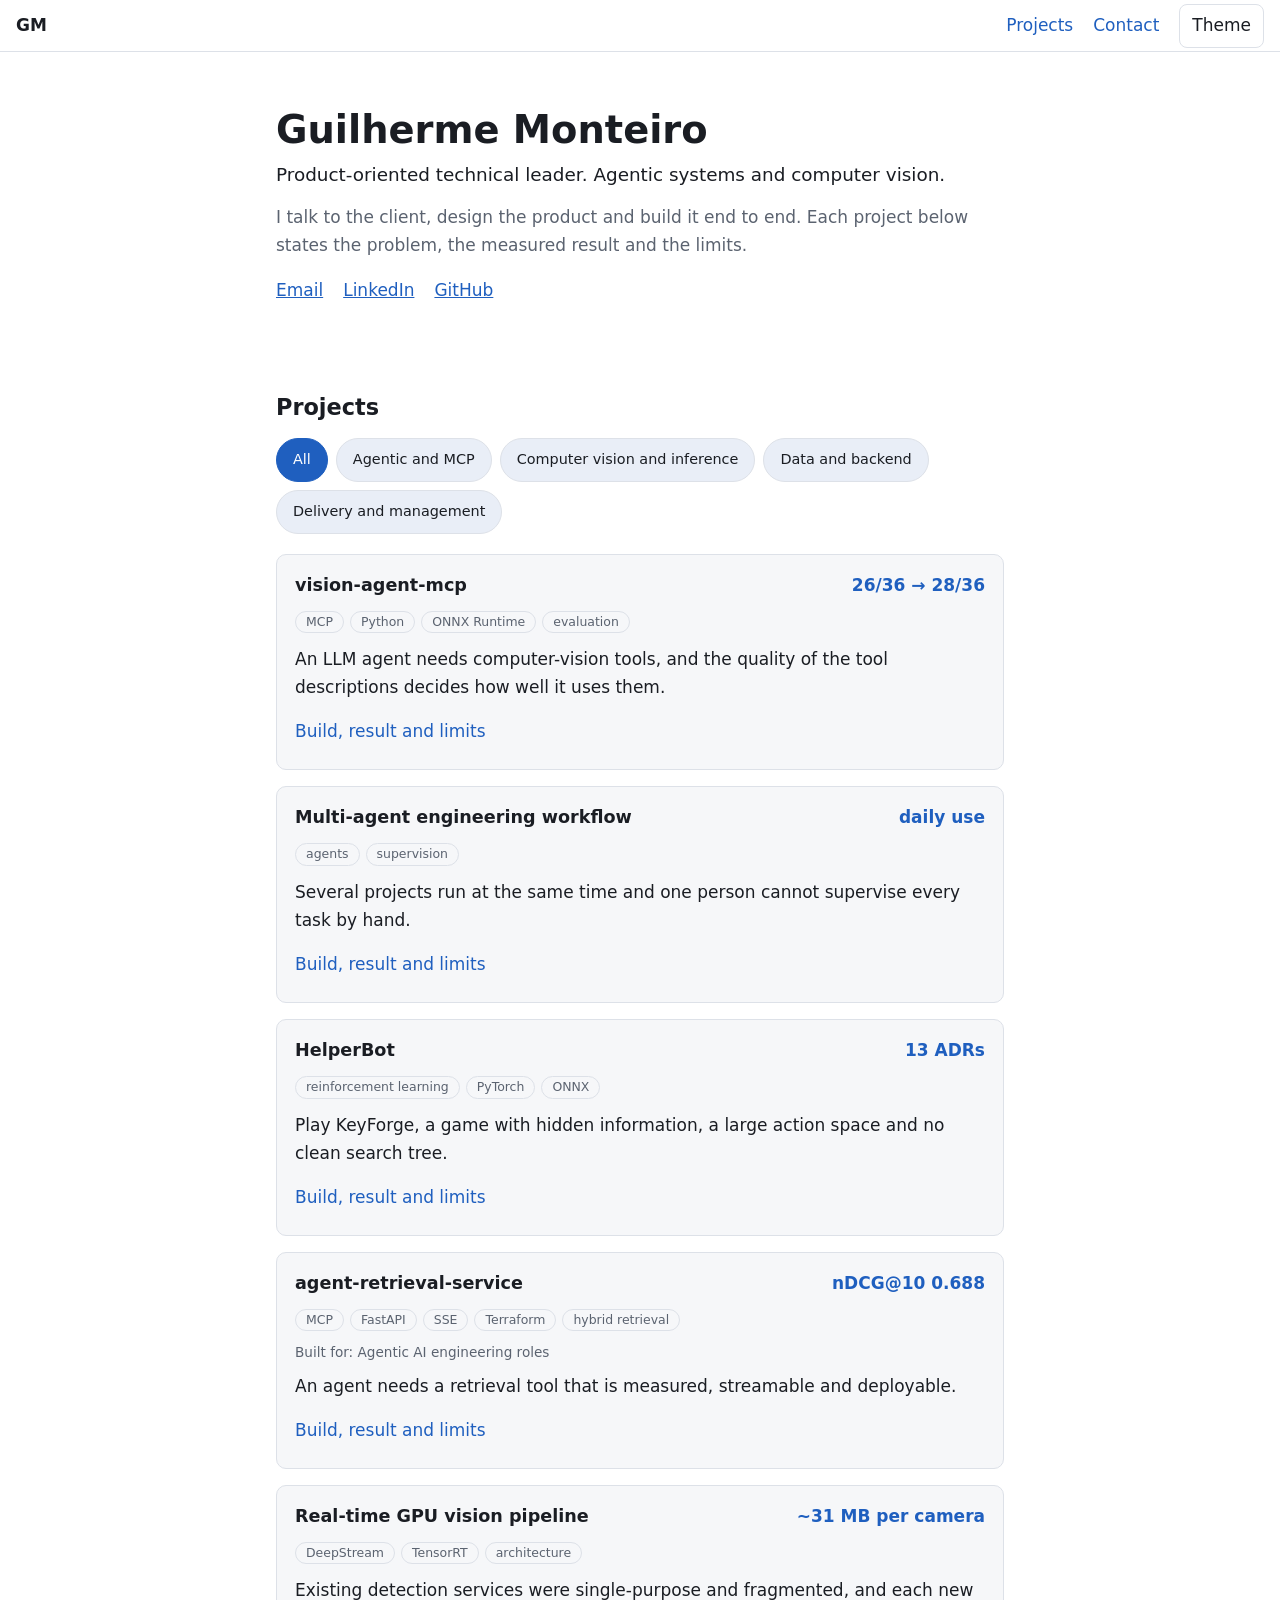
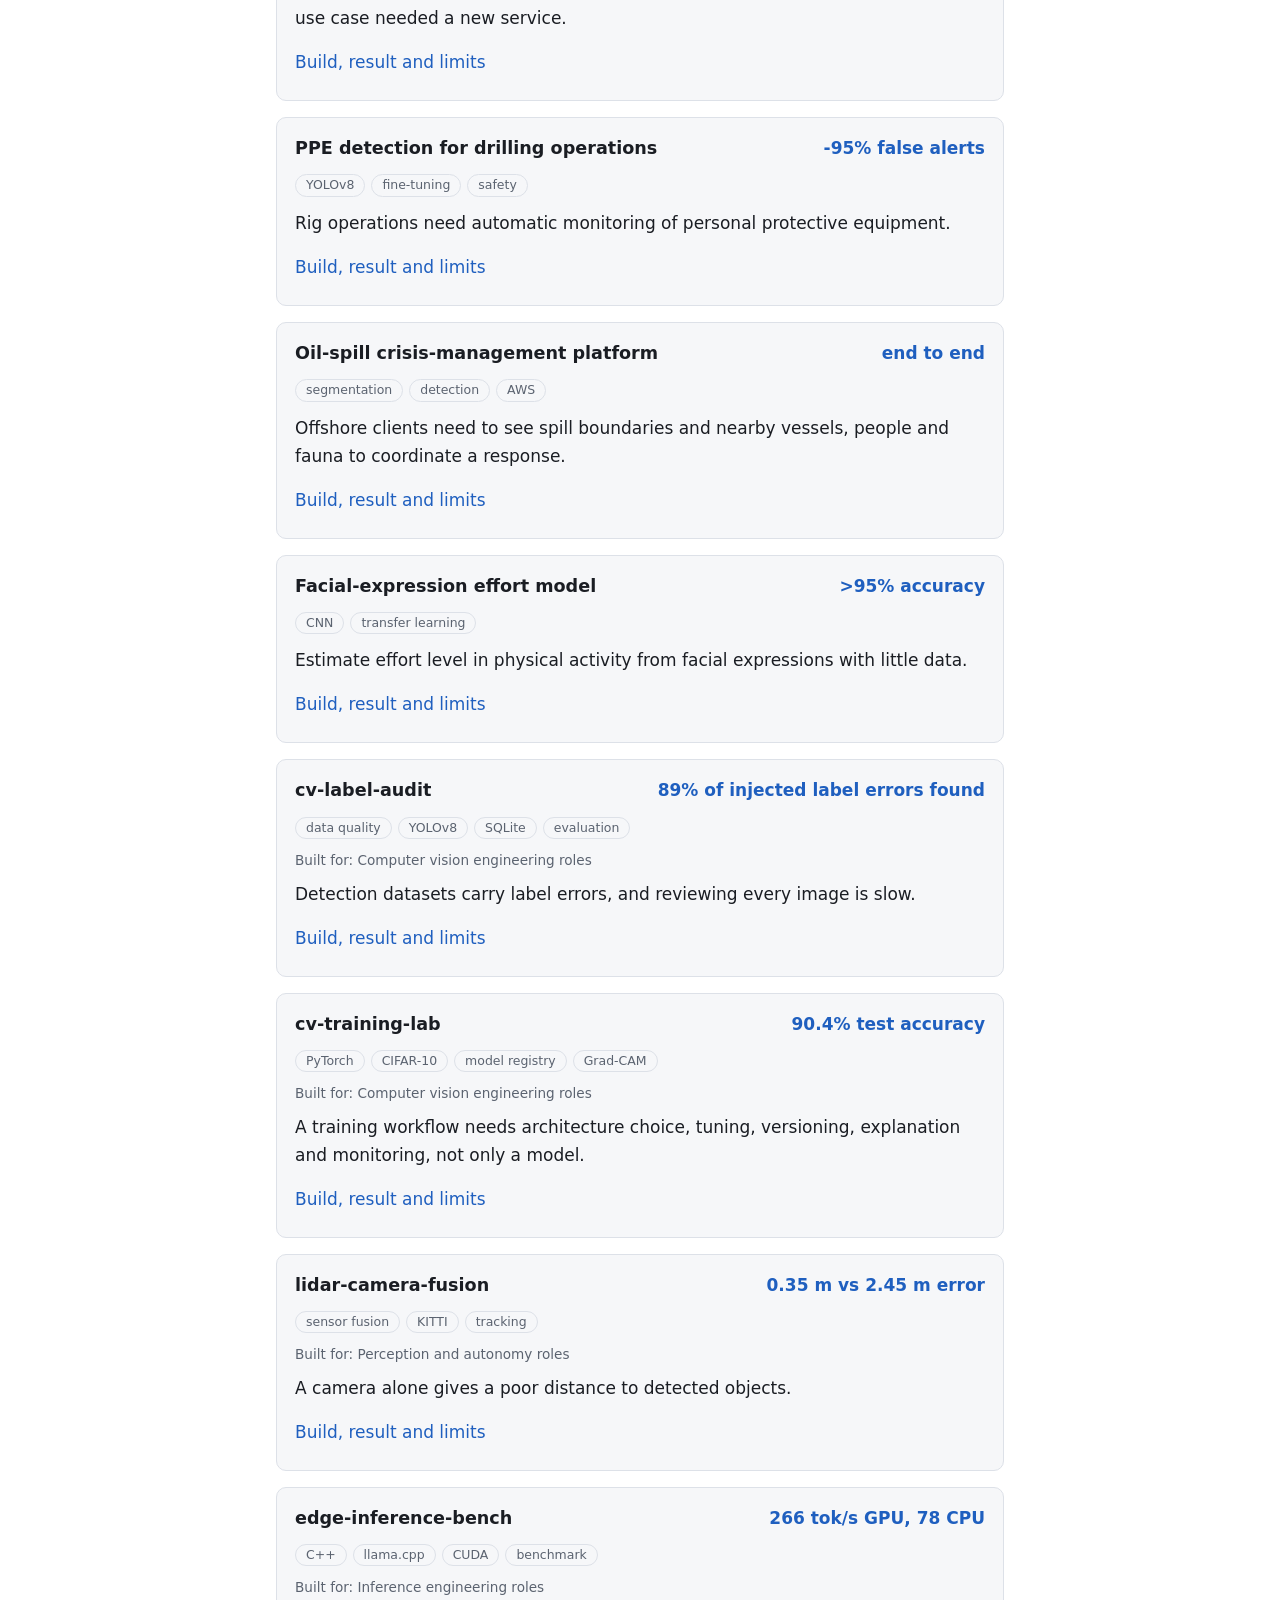
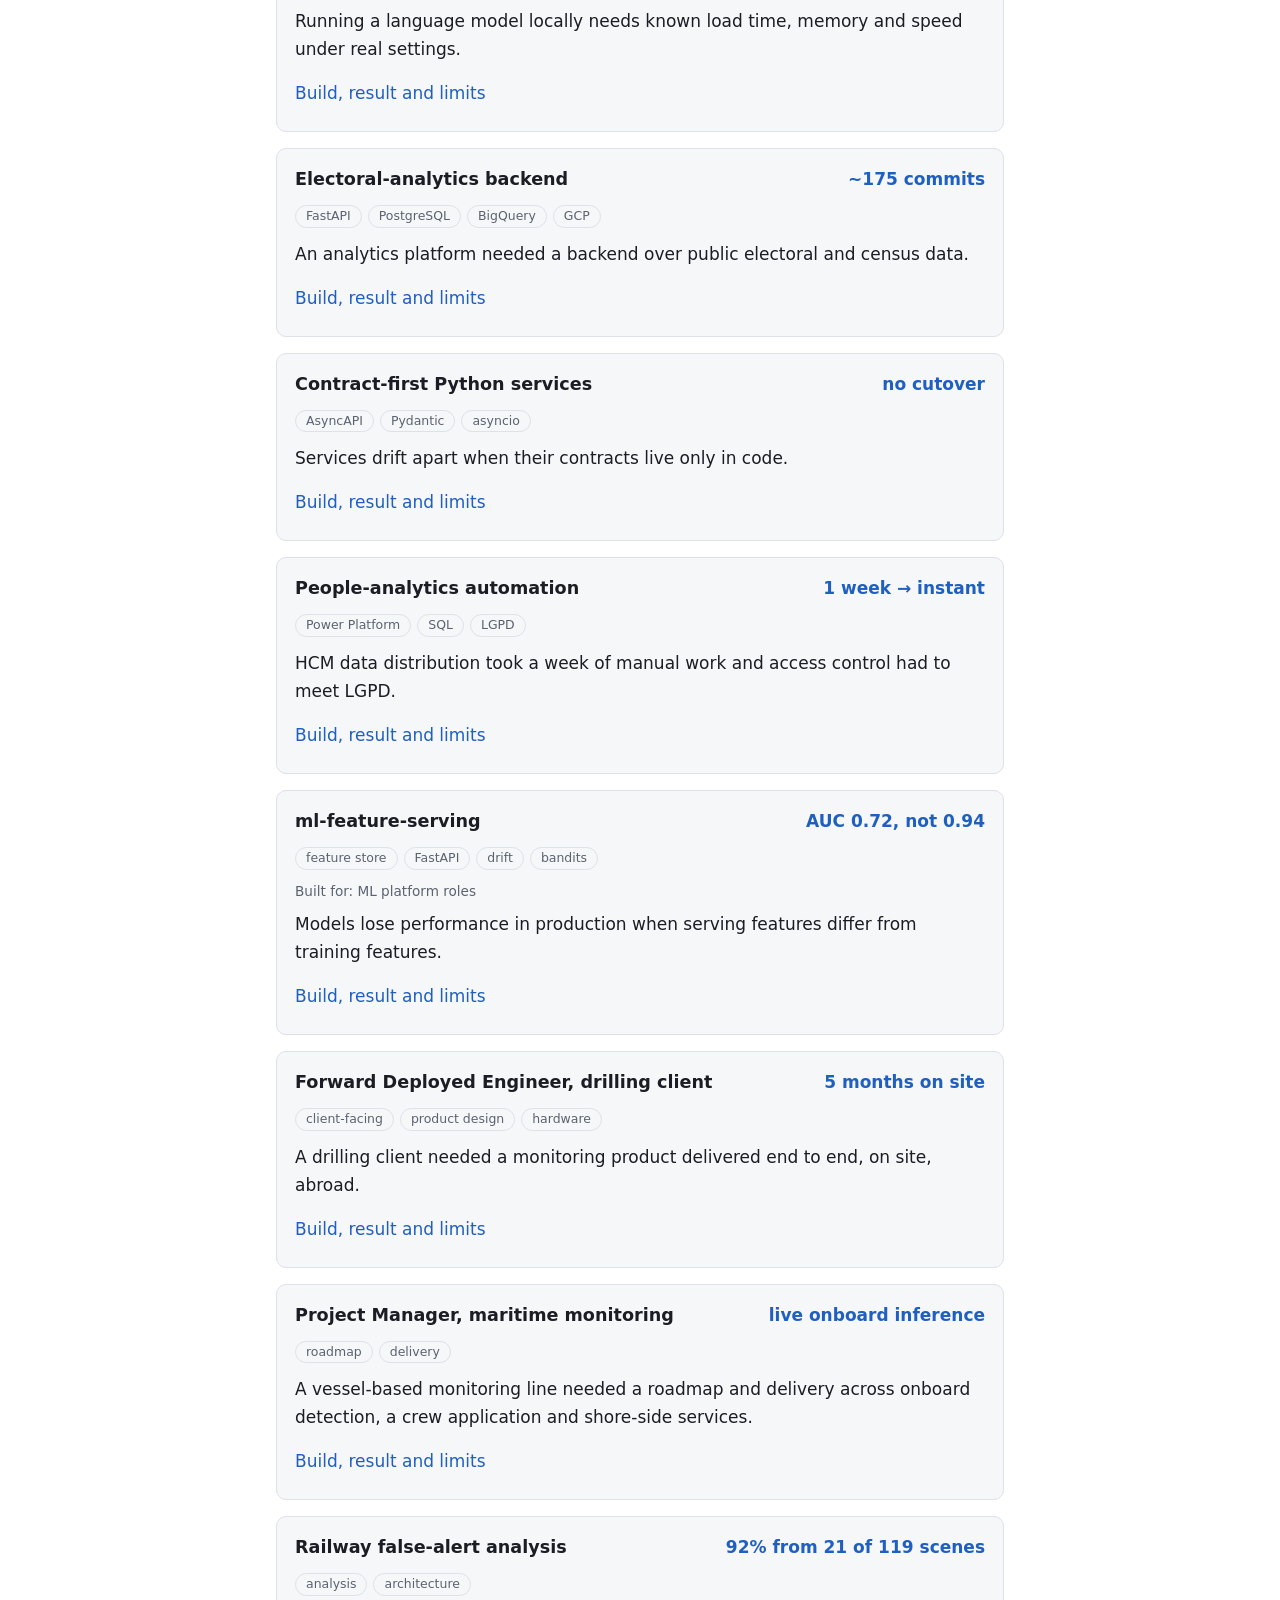
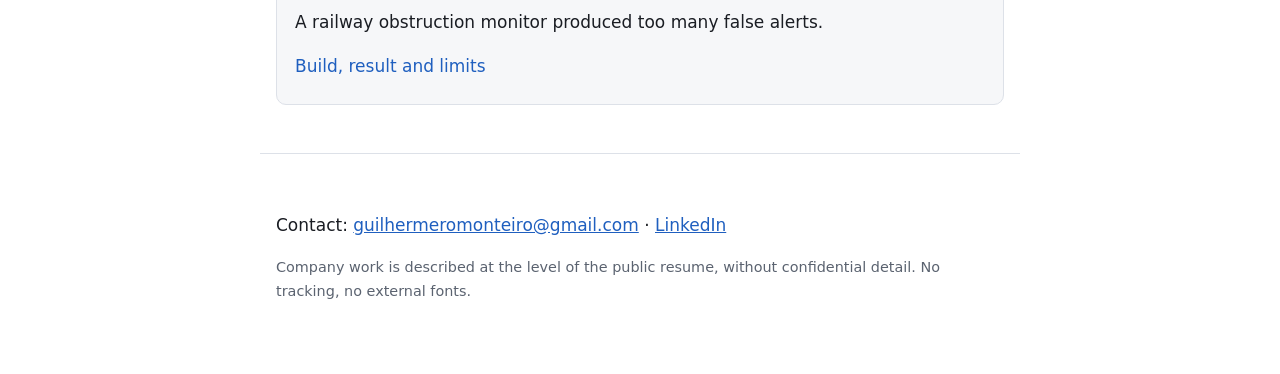
==== commit bffe70be: "Add six new projects" ====
--- a/index.html
+++ b/index.html
@@ -8,7 +8,7 @@
 <p class="lead">I talk to the client, design the product and build it end to end. Each project below states the problem, the measured result and the limits.</p>
 <p class="links"><a href="mailto:guilhermeromonteiro@gmail.com">Email</a><a href="https://www.linkedin.com/in/grmonteiro">LinkedIn</a><a href="https://github.com/guilherme-r-monteiro">GitHub</a></p></header>
 <main id="projects"><h2>Projects</h2><div class="chips" role="group" aria-label="Filter by type"><button class="chip" data-filter="all" aria-pressed="true">All</button><button class="chip" data-filter="Agentic and MCP" aria-pressed="false">Agentic and MCP</button><button class="chip" data-filter="Computer vision and inference" aria-pressed="false">Computer vision and inference</button><button class="chip" data-filter="Data and backend" aria-pressed="false">Data and backend</button><button class="chip" data-filter="Delivery and management" aria-pressed="false">Delivery and management</button></div>
-<div class="list"><article class="card" data-type="Agentic and MCP"><div class="card-head"><h3>vision-agent-mcp</h3><p class="headline">26/36 → 28/36</p></div><div class="tags"><span class="tag">MCP</span><span class="tag">Python</span><span class="tag">ONNX Runtime</span><span class="tag">evaluation</span></div><p class="problem">An LLM agent needs computer-vision tools, and the quality of the tool descriptions decides how well it uses them.</p><details><summary>Build, result and limits</summary><dl><dt>What was built</dt><dd>An MCP server with five tools (list, detect, count, summarize and compare images) over a YOLOv8n ONNX detector, and a 36-case harness that scores the agent against COCO128 labels. Typed Python with 14 unit tests.</dd><dt>Measured result</dt><dd>The agent scored 26/36 with the tools as first written. One sentence in two tool descriptions (retry once at lower confidence) lifted it to 28/36. The detector alone scored 26/36.</dd><dt>Limits</dt><dd>36 cases and one run per setting, so the gain is a signal and not proof. The detector was trained on COCO images, so absolute numbers are optimistic. The README lists two evaluation flaws found and fixed.</dd><dt>Link</dt><dd><a href="https://github.com/guilherme-r-monteiro/vision-agent-mcp">github.com/guilherme-r-monteiro/vision-agent-mcp</a></dd></dl></details></article><article class="card" data-type="Agentic and MCP"><div class="card-head"><h3>Multi-agent engineering workflow</h3><p class="headline">daily use</p></div><div class="tags"><span class="tag">agents</span><span class="tag">supervision</span></div><p class="problem">Several projects run at the same time and one person cannot supervise every task by hand.</p><details><summary>Build, result and limits</summary><dl><dt>What was built</dt><dd>A daily workflow with leads, workers, supervision and decision routing, used to deliver across the projects on this page.</dd><dt>Measured result</dt><dd>Used every working day on real delivery.</dd><dt>Limits</dt><dd>Internal tooling. It has no public repository and no benchmark.</dd><dt>Link</dt><dd>Private company work. No public repository.</dd></dl></details></article><article class="card" data-type="Agentic and MCP"><div class="card-head"><h3>HelperBot</h3><p class="headline">13 ADRs</p></div><div class="tags"><span class="tag">reinforcement learning</span><span class="tag">PyTorch</span><span class="tag">ONNX</span></div><p class="problem">Play KeyForge, a game with hidden information, a large action space and no clean search tree.</p><details><summary>Build, result and limits</summary><dl><dt>What was built</dt><dd>An AlphaZero-style self-play agent (MCTS plus a learned policy and value network) that plays through the open-source keyteki engine. Hexagonal layers across Python training and Node.js inference. 13 architecture decision records, a PRD and the full task tree are committed with the code.</dd><dt>Measured result</dt><dd>Training and inference run end to end through the game engine.</dd><dt>Limits</dt><dd>Independent project. No published win-rate benchmark.</dd><dt>Link</dt><dd><a href="https://github.com/guilherme-r-monteiro/helper-bot">github.com/guilherme-r-monteiro/helper-bot</a></dd></dl></details></article><article class="card" data-type="Computer vision and inference"><div class="card-head"><h3>Real-time GPU vision pipeline</h3><p class="headline">~31 MB per camera</p></div><div class="tags"><span class="tag">DeepStream</span><span class="tag">TensorRT</span><span class="tag">architecture</span></div><p class="problem">Existing detection services were single-purpose and fragmented, and each new use case needed a new service.</p><details><summary>Build, result and limits</summary><dl><dt>What was built</dt><dd>Led the architecture of a next-generation pipeline: multi-stream decode, batched inference, concurrency model, service boundaries and an incremental migration path. Consolidated the services into one configurable inference layer behind a minimal shared contract. Tradeoffs are recorded as architecture decision records.</dd><dt>Measured result</dt><dd>A lean edge camera runtime measured about 31 MB of extra memory per additional FHD camera against a 250 MB budget, with a design target of at least 9 concurrent FHD cameras per x86_64 host.</dd><dt>Limits</dt><dd>Company work. Numbers are from design and measurement on the team&#x27;s own hardware.</dd><dt>Link</dt><dd>Private company work. No public repository.</dd></dl></details></article><article class="card" data-type="Computer vision and inference"><div class="card-head"><h3>PPE detection for drilling operations</h3><p class="headline">-95% false alerts</p></div><div class="tags"><span class="tag">YOLOv8</span><span class="tag">fine-tuning</span><span class="tag">safety</span></div><p class="problem">Rig operations need automatic monitoring of personal protective equipment.</p><details><summary>Build, result and limits</summary><dl><dt>What was built</dt><dd>Fine-tuned detection models on annotated drill-floor data and wired alert emission into the platform. Added LLM-based validation of safety-equipment alerts.</dd><dt>Measured result</dt><dd>LLM validation cut false positives by over 95%, at the cost of one Gemini inference per alert.</dd><dt>Limits</dt><dd>Company work. Client details are not published.</dd><dt>Link</dt><dd>Private company work. No public repository.</dd></dl></details></article><article class="card" data-type="Computer vision and inference"><div class="card-head"><h3>Oil-spill crisis-management platform</h3><p class="headline">end to end</p></div><div class="tags"><span class="tag">segmentation</span><span class="tag">detection</span><span class="tag">AWS</span></div><p class="problem">Offshore clients need to see spill boundaries and nearby vessels, people and fauna to coordinate a response.</p><details><summary>Build, result and limits</summary><dl><dt>What was built</dt><dd>An end-to-end platform: instance segmentation for spill boundaries, object detection for vessels, people and fauna, and an operational coordination interface on AWS.</dd><dt>Measured result</dt><dd>Delivered to offshore clients.</dd><dt>Limits</dt><dd>Company work. No public metrics.</dd><dt>Link</dt><dd>Private company work. No public repository.</dd></dl></details></article><article class="card" data-type="Computer vision and inference"><div class="card-head"><h3>Facial-expression effort model</h3><p class="headline">&gt;95% accuracy</p></div><div class="tags"><span class="tag">CNN</span><span class="tag">transfer learning</span></div><p class="problem">Estimate effort level in physical activity from facial expressions with little data.</p><details><summary>Build, result and limits</summary><dl><dt>What was built</dt><dd>A convolutional network with transfer learning, data augmentation and data cleaning (2022-2023).</dd><dt>Measured result</dt><dd>Over 95% accuracy on low data with no overfitting.</dd><dt>Limits</dt><dd>Small dataset. Not validated on new subjects.</dd><dt>Link</dt><dd>Private company work. No public repository.</dd></dl></details></article><article class="card" data-type="Data and backend"><div class="card-head"><h3>Electoral-analytics backend</h3><p class="headline">~175 commits</p></div><div class="tags"><span class="tag">FastAPI</span><span class="tag">PostgreSQL</span><span class="tag">BigQuery</span><span class="tag">GCP</span></div><p class="problem">An analytics platform needed a backend over public electoral and census data.</p><details><summary>Build, result and limits</summary><dl><dt>What was built</dt><dd>The whole backend: a FastAPI service over BigQuery data, a PostgreSQL store with Alembic migrations, JWT authentication, rate limiting, transactional email, Docker and GCP deployment, and a test suite.</dd><dt>Measured result</dt><dd>About 175 commits over four months as a freelance engineer.</dd><dt>Limits</dt><dd>Client project. The code is private.</dd><dt>Link</dt><dd>Private company work. No public repository.</dd></dl></details></article><article class="card" data-type="Data and backend"><div class="card-head"><h3>Contract-first Python services</h3><p class="headline">no cutover</p></div><div class="tags"><span class="tag">AsyncAPI</span><span class="tag">Pydantic</span><span class="tag">asyncio</span></div><p class="problem">Services drift apart when their contracts live only in code.</p><details><summary>Build, result and limits</summary><dl><dt>What was built</dt><dd>Typed services built on AsyncAPI and JSON Schema contracts with generated Pydantic v2 models. A zone-evaluation library on hexagonal architecture, released next to its predecessor so consumers could migrate without a coordinated cutover.</dd><dt>Measured result</dt><dd>Consumers migrated without a coordinated cutover.</dd><dt>Limits</dt><dd>Company work.</dd><dt>Link</dt><dd>Private company work. No public repository.</dd></dl></details></article><article class="card" data-type="Data and backend"><div class="card-head"><h3>People-analytics automation</h3><p class="headline">1 week → instant</p></div><div class="tags"><span class="tag">Power Platform</span><span class="tag">SQL</span><span class="tag">LGPD</span></div><p class="problem">HCM data distribution took a week of manual work and access control had to meet LGPD.</p><details><summary>Build, result and limits</summary><dl><dt>What was built</dt><dd>Automated the distribution flow, built access-control applications for HCM data and attrition dashboards with sentiment analysis of free-text answers.</dd><dt>Measured result</dt><dd>Distribution went from a week of manual work to immediate.</dd><dt>Limits</dt><dd>Earlier career work at Braskem.</dd><dt>Link</dt><dd>Private company work. No public repository.</dd></dl></details></article><article class="card" data-type="Delivery and management"><div class="card-head"><h3>Forward Deployed Engineer, drilling client</h3><p class="headline">5 months on site</p></div><div class="tags"><span class="tag">client-facing</span><span class="tag">product design</span><span class="tag">hardware</span></div><p class="problem">A drilling client needed a monitoring product delivered end to end, on site, abroad.</p><details><summary>Build, result and limits</summary><dl><dt>What was built</dt><dd>Led client interaction with the operations teams. Designed an after-action review product from requirements to Figma, then built its frontend and backend. Drove the target architecture (site-scoped rules, an edge runtime that closes the loop with no cloud link, a cloud control plane) with 43 platform requirements traced to design elements. Installed and commissioned camera, recorder and edge-box hardware at the rig.</dd><dt>Measured result</dt><dd>Five months on site abroad, in two stints in 2026.</dd><dt>Limits</dt><dd>Company work. Client details are not published.</dd><dt>Link</dt><dd>Private company work. No public repository.</dd></dl></details></article><article class="card" data-type="Delivery and management"><div class="card-head"><h3>Project Manager, maritime monitoring</h3><p class="headline">live onboard inference</p></div><div class="tags"><span class="tag">roadmap</span><span class="tag">delivery</span></div><p class="problem">A vessel-based monitoring line needed a roadmap and delivery across onboard detection, a crew application and shore-side services.</p><details><summary>Build, result and limits</summary><dl><dt>What was built</dt><dd>Ran the roadmap and delivery. Delivered person and vessel detection with live inference on onboard video, and traced and fixed the model-format and GPU-memory defects that blocked it. Drove the bridge application work.</dd><dt>Measured result</dt><dd>Live onboard inference delivered.</dd><dt>Limits</dt><dd>Company work. Client details are not published.</dd><dt>Link</dt><dd>Private company work. No public repository.</dd></dl></details></article><article class="card" data-type="Delivery and management"><div class="card-head"><h3>Railway false-alert analysis</h3><p class="headline">92% from 21 of 119 scenes</p></div><div class="tags"><span class="tag">analysis</span><span class="tag">architecture</span></div><p class="problem">A railway obstruction monitor produced too many false alerts.</p><details><summary>Build, result and limits</summary><dl><dt>What was built</dt><dd>Analysed 67,000 alert thumbnails and showed that 21 of 119 camera scenes produced 92% of false alerts. Recommended a per-scene temporal model over the per-frame classifier. Managed the developers.</dd><dt>Measured result</dt><dd>92% of false alerts traced to 21 of 119 scenes.</dd><dt>Limits</dt><dd>Company work. The recommendation is a design choice and was not proven in this analysis.</dd><dt>Link</dt><dd>Private company work. No public repository.</dd></dl></details></article></div></main>
+<div class="list"><article class="card" data-type="Agentic and MCP"><div class="card-head"><h3>vision-agent-mcp</h3><p class="headline">26/36 → 28/36</p></div><div class="tags"><span class="tag">MCP</span><span class="tag">Python</span><span class="tag">ONNX Runtime</span><span class="tag">evaluation</span></div><p class="problem">An LLM agent needs computer-vision tools, and the quality of the tool descriptions decides how well it uses them.</p><details><summary>Build, result and limits</summary><dl><dt>What was built</dt><dd>An MCP server with five tools (list, detect, count, summarize and compare images) over a YOLOv8n ONNX detector, and a 36-case harness that scores the agent against COCO128 labels. Typed Python with 14 unit tests.</dd><dt>Measured result</dt><dd>The agent scored 26/36 with the tools as first written. One sentence in two tool descriptions (retry once at lower confidence) lifted it to 28/36. The detector alone scored 26/36.</dd><dt>Limits</dt><dd>36 cases and one run per setting, so the gain is a signal and not proof. The detector was trained on COCO images, so absolute numbers are optimistic. The README lists two evaluation flaws found and fixed.</dd><dt>Link</dt><dd><a href="https://github.com/guilherme-r-monteiro/vision-agent-mcp">github.com/guilherme-r-monteiro/vision-agent-mcp</a></dd></dl></details></article><article class="card" data-type="Agentic and MCP"><div class="card-head"><h3>Multi-agent engineering workflow</h3><p class="headline">daily use</p></div><div class="tags"><span class="tag">agents</span><span class="tag">supervision</span></div><p class="problem">Several projects run at the same time and one person cannot supervise every task by hand.</p><details><summary>Build, result and limits</summary><dl><dt>What was built</dt><dd>A daily workflow with leads, workers, supervision and decision routing, used to deliver across the projects on this page.</dd><dt>Measured result</dt><dd>Used every working day on real delivery.</dd><dt>Limits</dt><dd>Internal tooling. It has no public repository and no benchmark.</dd><dt>Link</dt><dd>Private company work. No public repository.</dd></dl></details></article><article class="card" data-type="Agentic and MCP"><div class="card-head"><h3>HelperBot</h3><p class="headline">13 ADRs</p></div><div class="tags"><span class="tag">reinforcement learning</span><span class="tag">PyTorch</span><span class="tag">ONNX</span></div><p class="problem">Play KeyForge, a game with hidden information, a large action space and no clean search tree.</p><details><summary>Build, result and limits</summary><dl><dt>What was built</dt><dd>An AlphaZero-style self-play agent (MCTS plus a learned policy and value network) that plays through the open-source keyteki engine. Hexagonal layers across Python training and Node.js inference. 13 architecture decision records, a PRD and the full task tree are committed with the code.</dd><dt>Measured result</dt><dd>Training and inference run end to end through the game engine.</dd><dt>Limits</dt><dd>Independent project. No published win-rate benchmark.</dd><dt>Link</dt><dd><a href="https://github.com/guilherme-r-monteiro/helper-bot">github.com/guilherme-r-monteiro/helper-bot</a></dd></dl></details></article><article class="card" data-type="Agentic and MCP"><div class="card-head"><h3>agent-retrieval-service</h3><p class="headline">nDCG@10 0.688</p></div><div class="tags"><span class="tag">MCP</span><span class="tag">FastAPI</span><span class="tag">SSE</span><span class="tag">Terraform</span><span class="tag">hybrid retrieval</span></div><p class="target">Built for: Agentic AI engineering roles</p><p class="problem">An agent needs a retrieval tool that is measured, streamable and deployable.</p><details><summary>Build, result and limits</summary><dl><dt>What was built</dt><dd>BM25, dense and hybrid retrieval over SciFact, exposed as an MCP tool and a Server-Sent Events API, with a Dockerfile, a CI workflow and validated Terraform for Cloud Run.</dd><dt>Measured result</dt><dd>Hybrid nDCG@10 0.688 against 0.666 for BM25 and 0.648 for dense. The BM25 score matches the published value.</dd><dt>Limits</dt><dd>No language model in the loop. Terraform was validated and never applied. No authentication.</dd><dt>Link</dt><dd>Repository: public after review</dd></dl></details></article><article class="card" data-type="Computer vision and inference"><div class="card-head"><h3>Real-time GPU vision pipeline</h3><p class="headline">~31 MB per camera</p></div><div class="tags"><span class="tag">DeepStream</span><span class="tag">TensorRT</span><span class="tag">architecture</span></div><p class="problem">Existing detection services were single-purpose and fragmented, and each new use case needed a new service.</p><details><summary>Build, result and limits</summary><dl><dt>What was built</dt><dd>Led the architecture of a next-generation pipeline: multi-stream decode, batched inference, concurrency model, service boundaries and an incremental migration path. Consolidated the services into one configurable inference layer behind a minimal shared contract. Tradeoffs are recorded as architecture decision records.</dd><dt>Measured result</dt><dd>A lean edge camera runtime measured about 31 MB of extra memory per additional FHD camera against a 250 MB budget, with a design target of at least 9 concurrent FHD cameras per x86_64 host.</dd><dt>Limits</dt><dd>Company work. Numbers are from design and measurement on the team&#x27;s own hardware.</dd><dt>Link</dt><dd>Private company work. No public repository.</dd></dl></details></article><article class="card" data-type="Computer vision and inference"><div class="card-head"><h3>PPE detection for drilling operations</h3><p class="headline">-95% false alerts</p></div><div class="tags"><span class="tag">YOLOv8</span><span class="tag">fine-tuning</span><span class="tag">safety</span></div><p class="problem">Rig operations need automatic monitoring of personal protective equipment.</p><details><summary>Build, result and limits</summary><dl><dt>What was built</dt><dd>Fine-tuned detection models on annotated drill-floor data and wired alert emission into the platform. Added LLM-based validation of safety-equipment alerts.</dd><dt>Measured result</dt><dd>LLM validation cut false positives by over 95%, at the cost of one Gemini inference per alert.</dd><dt>Limits</dt><dd>Company work. Client details are not published.</dd><dt>Link</dt><dd>Private company work. No public repository.</dd></dl></details></article><article class="card" data-type="Computer vision and inference"><div class="card-head"><h3>Oil-spill crisis-management platform</h3><p class="headline">end to end</p></div><div class="tags"><span class="tag">segmentation</span><span class="tag">detection</span><span class="tag">AWS</span></div><p class="problem">Offshore clients need to see spill boundaries and nearby vessels, people and fauna to coordinate a response.</p><details><summary>Build, result and limits</summary><dl><dt>What was built</dt><dd>An end-to-end platform: instance segmentation for spill boundaries, object detection for vessels, people and fauna, and an operational coordination interface on AWS.</dd><dt>Measured result</dt><dd>Delivered to offshore clients.</dd><dt>Limits</dt><dd>Company work. No public metrics.</dd><dt>Link</dt><dd>Private company work. No public repository.</dd></dl></details></article><article class="card" data-type="Computer vision and inference"><div class="card-head"><h3>Facial-expression effort model</h3><p class="headline">&gt;95% accuracy</p></div><div class="tags"><span class="tag">CNN</span><span class="tag">transfer learning</span></div><p class="problem">Estimate effort level in physical activity from facial expressions with little data.</p><details><summary>Build, result and limits</summary><dl><dt>What was built</dt><dd>A convolutional network with transfer learning, data augmentation and data cleaning (2022-2023).</dd><dt>Measured result</dt><dd>Over 95% accuracy on low data with no overfitting.</dd><dt>Limits</dt><dd>Small dataset. Not validated on new subjects.</dd><dt>Link</dt><dd>Private company work. No public repository.</dd></dl></details></article><article class="card" data-type="Computer vision and inference"><div class="card-head"><h3>cv-label-audit</h3><p class="headline">89% of injected label errors found</p></div><div class="tags"><span class="tag">data quality</span><span class="tag">YOLOv8</span><span class="tag">SQLite</span><span class="tag">evaluation</span></div><p class="target">Built for: Computer vision engineering roles</p><p class="problem">Detection datasets carry label errors, and reviewing every image is slow.</p><details><summary>Build, result and limits</summary><dl><dt>What was built</dt><dd>A detector-based audit that flags missing boxes, wrong classes, loose boxes and unsupported boxes, stores findings in SQLite, and ranks images for review with one SQL query. Scored against errors injected with a fixed seed.</dd><dt>Measured result</dt><dd>Recall 0.89 on auditable injected errors at the lowest threshold, precision 0.23. The top 10 review queue holds an injected error in 72% of images against 31% at random.</dd><dt>Limits</dt><dd>COCO128 only. The detector saw these images in training, so recall is optimistic. Deleted boxes are found only 30% of the time. The audit was revised once after a first run raised too many flags.</dd><dt>Link</dt><dd>Repository: public after review</dd></dl></details></article><article class="card" data-type="Computer vision and inference"><div class="card-head"><h3>cv-training-lab</h3><p class="headline">90.4% test accuracy</p></div><div class="tags"><span class="tag">PyTorch</span><span class="tag">CIFAR-10</span><span class="tag">model registry</span><span class="tag">Grad-CAM</span></div><p class="target">Built for: Computer vision engineering roles</p><p class="problem">A training workflow needs architecture choice, tuning, versioning, explanation and monitoring, not only a model.</p><details><summary>Build, result and limits</summary><dl><dt>What was built</dt><dd>A reproducible CIFAR-10 pipeline: three architectures, random hyperparameter search, a file registry with checksums and promotion rules, Grad-CAM with a deletion test, and a drift monitor.</dd><dt>Measured result</dt><dd>Test accuracy 0.706 (small CNN), 0.837 (ResNet-18 scratch), 0.904 (ResNet-18 pretrained). Search lifted the small CNN from 0.656 to 0.694. The drift monitor had no false alarms and flagged all four corruptions at 0.96 or above.</dd><dt>Limits</dt><dd>One seed per row, 20,000 training images, one GPU. The Grad-CAM check is informative for the scratch model and not for the pretrained one. A first deletion test used an unfair baseline and was replaced.</dd><dt>Link</dt><dd>Repository: public after review</dd></dl></details></article><article class="card" data-type="Computer vision and inference"><div class="card-head"><h3>lidar-camera-fusion</h3><p class="headline">0.35 m vs 2.45 m error</p></div><div class="tags"><span class="tag">sensor fusion</span><span class="tag">KITTI</span><span class="tag">tracking</span></div><p class="target">Built for: Perception and autonomy roles</p><p class="problem">A camera alone gives a poor distance to detected objects.</p><details><summary>Build, result and limits</summary><dl><dt>What was built</dt><dd>LiDAR points projected into the image and fused with YOLOv8n detections to estimate object position, plus a nearest-neighbour tracker, scored against KITTI 3D tracklets.</dd><dt>Measured result</dt><dd>Median distance error 0.35 m with fusion against 2.45 m camera only, and 92% of estimates within 10% against 50%.</dd><dt>Limits</dt><dd>One KITTI drive of 108 frames. The tracker is weak (23 identity switches on 14 tracks). No radar, no 3D detector, no latency measurement.</dd><dt>Link</dt><dd>Repository: public after review</dd></dl></details></article><article class="card" data-type="Computer vision and inference"><div class="card-head"><h3>edge-inference-bench</h3><p class="headline">266 tok/s GPU, 78 CPU</p></div><div class="tags"><span class="tag">C++</span><span class="tag">llama.cpp</span><span class="tag">CUDA</span><span class="tag">benchmark</span></div><p class="target">Built for: Inference engineering roles</p><p class="problem">Running a language model locally needs known load time, memory and speed under real settings.</p><details><summary>Build, result and limits</summary><dl><dt>What was built</dt><dd>A C++17 harness over llama.cpp that measures load time, resident memory, prefill and decode speed, thread scaling, quantisation, load mode and long-session behaviour, on CPU and CUDA builds.</dd><dt>Measured result</dt><dd>Decode speed stops scaling at 4 threads. Q8_0 decodes 12 to 15% slower than Q4_K_M. On the CPU, decode speed halves between 500 and 3,500 tokens of context. On the GPU it falls 7%.</dd><dt>Limits</dt><dd>One 0.5 B model, one machine, warm page cache. No changes to llama.cpp itself and no Vulkan or Metal build.</dd><dt>Link</dt><dd>Repository: public after review</dd></dl></details></article><article class="card" data-type="Data and backend"><div class="card-head"><h3>Electoral-analytics backend</h3><p class="headline">~175 commits</p></div><div class="tags"><span class="tag">FastAPI</span><span class="tag">PostgreSQL</span><span class="tag">BigQuery</span><span class="tag">GCP</span></div><p class="problem">An analytics platform needed a backend over public electoral and census data.</p><details><summary>Build, result and limits</summary><dl><dt>What was built</dt><dd>The whole backend: a FastAPI service over BigQuery data, a PostgreSQL store with Alembic migrations, JWT authentication, rate limiting, transactional email, Docker and GCP deployment, and a test suite.</dd><dt>Measured result</dt><dd>About 175 commits over four months as a freelance engineer.</dd><dt>Limits</dt><dd>Client project. The code is private.</dd><dt>Link</dt><dd>Private company work. No public repository.</dd></dl></details></article><article class="card" data-type="Data and backend"><div class="card-head"><h3>Contract-first Python services</h3><p class="headline">no cutover</p></div><div class="tags"><span class="tag">AsyncAPI</span><span class="tag">Pydantic</span><span class="tag">asyncio</span></div><p class="problem">Services drift apart when their contracts live only in code.</p><details><summary>Build, result and limits</summary><dl><dt>What was built</dt><dd>Typed services built on AsyncAPI and JSON Schema contracts with generated Pydantic v2 models. A zone-evaluation library on hexagonal architecture, released next to its predecessor so consumers could migrate without a coordinated cutover.</dd><dt>Measured result</dt><dd>Consumers migrated without a coordinated cutover.</dd><dt>Limits</dt><dd>Company work.</dd><dt>Link</dt><dd>Private company work. No public repository.</dd></dl></details></article><article class="card" data-type="Data and backend"><div class="card-head"><h3>People-analytics automation</h3><p class="headline">1 week → instant</p></div><div class="tags"><span class="tag">Power Platform</span><span class="tag">SQL</span><span class="tag">LGPD</span></div><p class="problem">HCM data distribution took a week of manual work and access control had to meet LGPD.</p><details><summary>Build, result and limits</summary><dl><dt>What was built</dt><dd>Automated the distribution flow, built access-control applications for HCM data and attrition dashboards with sentiment analysis of free-text answers.</dd><dt>Measured result</dt><dd>Distribution went from a week of manual work to immediate.</dd><dt>Limits</dt><dd>Earlier career work at Braskem.</dd><dt>Link</dt><dd>Private company work. No public repository.</dd></dl></details></article><article class="card" data-type="Data and backend"><div class="card-head"><h3>ml-feature-serving</h3><p class="headline">AUC 0.72, not 0.94</p></div><div class="tags"><span class="tag">feature store</span><span class="tag">FastAPI</span><span class="tag">drift</span><span class="tag">bandits</span></div><p class="target">Built for: ML platform roles</p><p class="problem">Models lose performance in production when serving features differ from training features.</p><details><summary>Build, result and limits</summary><dl><dt>What was built</dt><dd>One feature function shared by training and serving with an as-of rule, an online store, a scoring API that logs model and feature versions, population-stability drift checks, and Thompson-sampling traffic routing, on public credit data.</dd><dt>Measured result</dt><dd>Leaky features lift AUC from 0.72 to 0.94. Offline and online features agree to 0.0. Routing cut regret from 260 to 18 over 5,000 replayed requests.</dd><dt>Limits</dt><dd>Monthly data, SQLite instead of managed stores, replayed labels instead of live traffic. The drift monitor missed a 1.5 times shift and caught 2 times.</dd><dt>Link</dt><dd>Repository: public after review</dd></dl></details></article><article class="card" data-type="Delivery and management"><div class="card-head"><h3>Forward Deployed Engineer, drilling client</h3><p class="headline">5 months on site</p></div><div class="tags"><span class="tag">client-facing</span><span class="tag">product design</span><span class="tag">hardware</span></div><p class="problem">A drilling client needed a monitoring product delivered end to end, on site, abroad.</p><details><summary>Build, result and limits</summary><dl><dt>What was built</dt><dd>Led client interaction with the operations teams. Designed an after-action review product from requirements to Figma, then built its frontend and backend. Drove the target architecture (site-scoped rules, an edge runtime that closes the loop with no cloud link, a cloud control plane) with 43 platform requirements traced to design elements. Installed and commissioned camera, recorder and edge-box hardware at the rig.</dd><dt>Measured result</dt><dd>Five months on site abroad, in two stints in 2026.</dd><dt>Limits</dt><dd>Company work. Client details are not published.</dd><dt>Link</dt><dd>Private company work. No public repository.</dd></dl></details></article><article class="card" data-type="Delivery and management"><div class="card-head"><h3>Project Manager, maritime monitoring</h3><p class="headline">live onboard inference</p></div><div class="tags"><span class="tag">roadmap</span><span class="tag">delivery</span></div><p class="problem">A vessel-based monitoring line needed a roadmap and delivery across onboard detection, a crew application and shore-side services.</p><details><summary>Build, result and limits</summary><dl><dt>What was built</dt><dd>Ran the roadmap and delivery. Delivered person and vessel detection with live inference on onboard video, and traced and fixed the model-format and GPU-memory defects that blocked it. Drove the bridge application work.</dd><dt>Measured result</dt><dd>Live onboard inference delivered.</dd><dt>Limits</dt><dd>Company work. Client details are not published.</dd><dt>Link</dt><dd>Private company work. No public repository.</dd></dl></details></article><article class="card" data-type="Delivery and management"><div class="card-head"><h3>Railway false-alert analysis</h3><p class="headline">92% from 21 of 119 scenes</p></div><div class="tags"><span class="tag">analysis</span><span class="tag">architecture</span></div><p class="problem">A railway obstruction monitor produced too many false alerts.</p><details><summary>Build, result and limits</summary><dl><dt>What was built</dt><dd>Analysed 67,000 alert thumbnails and showed that 21 of 119 camera scenes produced 92% of false alerts. Recommended a per-scene temporal model over the per-frame classifier. Managed the developers.</dd><dt>Measured result</dt><dd>92% of false alerts traced to 21 of 119 scenes.</dd><dt>Limits</dt><dd>Company work. The recommendation is a design choice and was not proven in this analysis.</dd><dt>Link</dt><dd>Private company work. No public repository.</dd></dl></details></article></div></main>
 <footer id="contact"><p>Contact: <a href="mailto:guilhermeromonteiro@gmail.com">guilhermeromonteiro@gmail.com</a> · <a href="https://www.linkedin.com/in/grmonteiro">LinkedIn</a></p>
 <p class="small">Company work is described at the level of the public resume, without confidential detail. No tracking, no external fonts.</p></footer>
 <script src="site.js"></script></body></html>
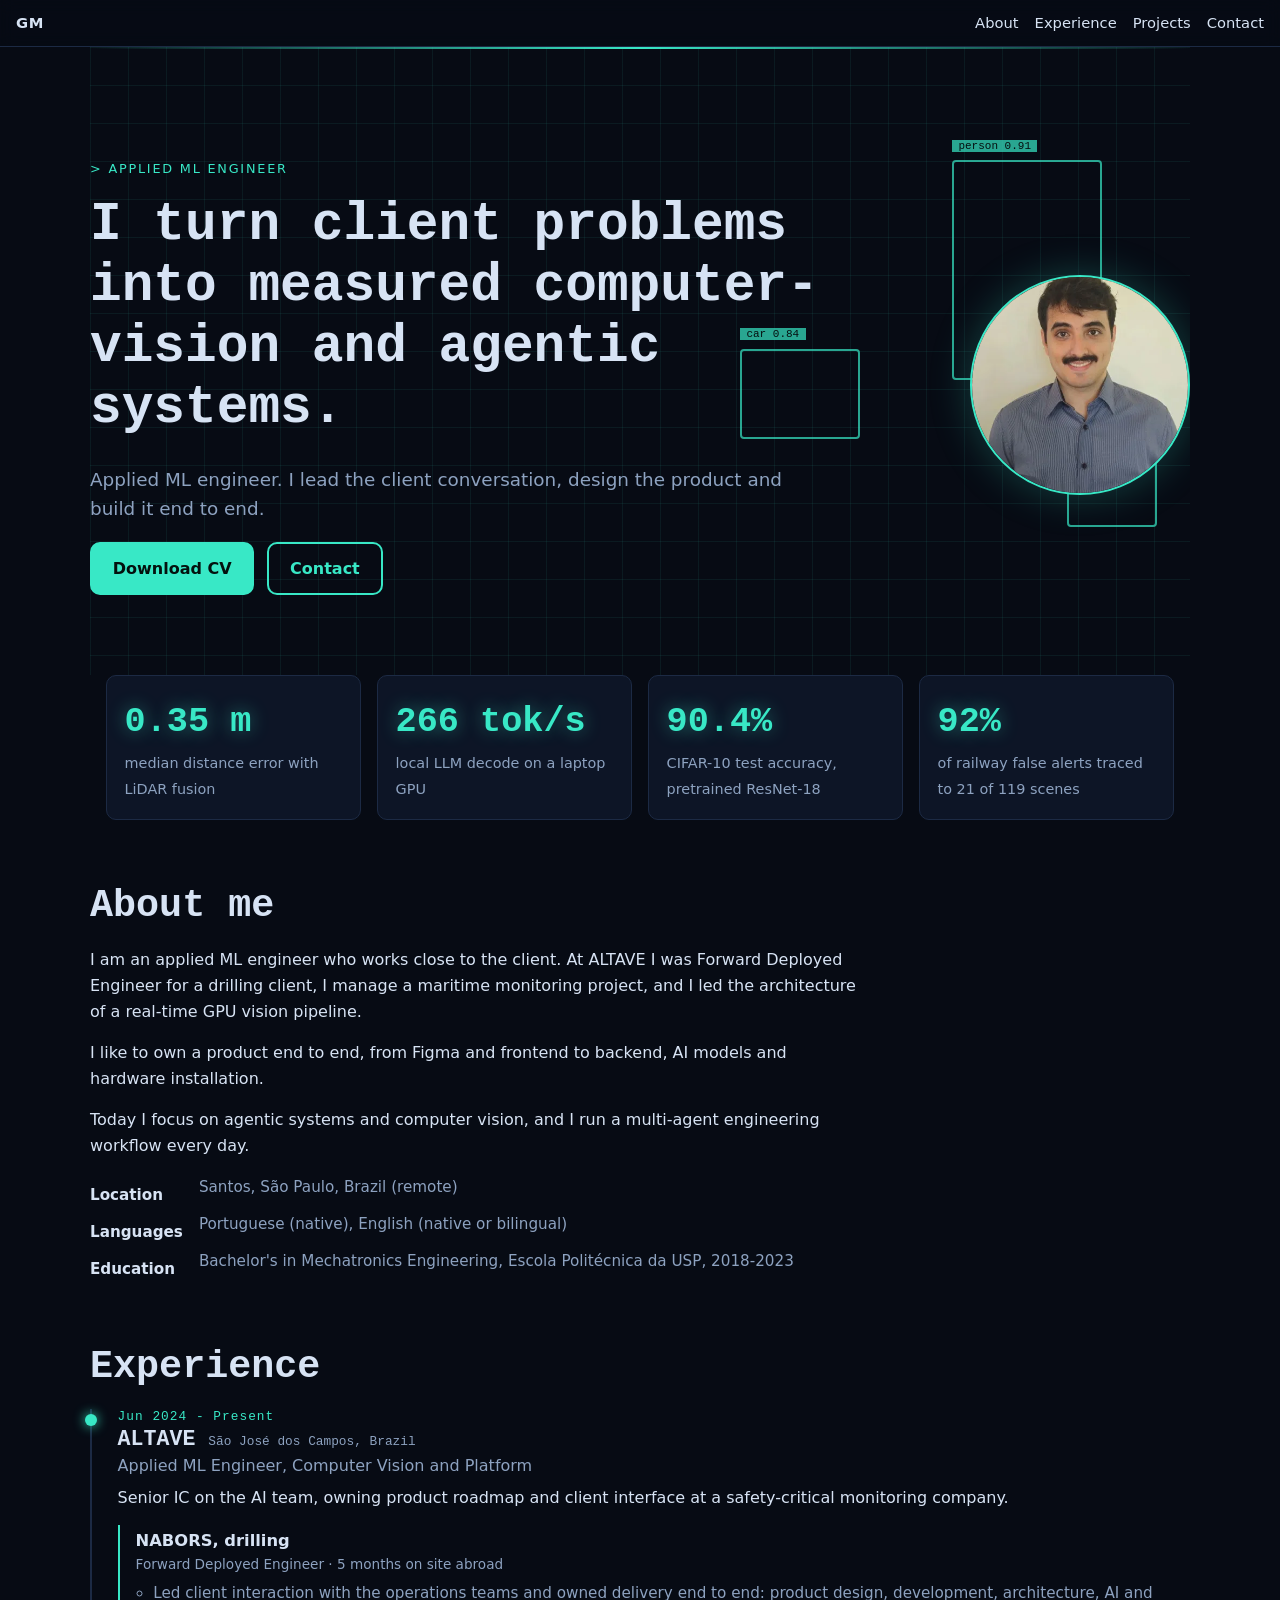
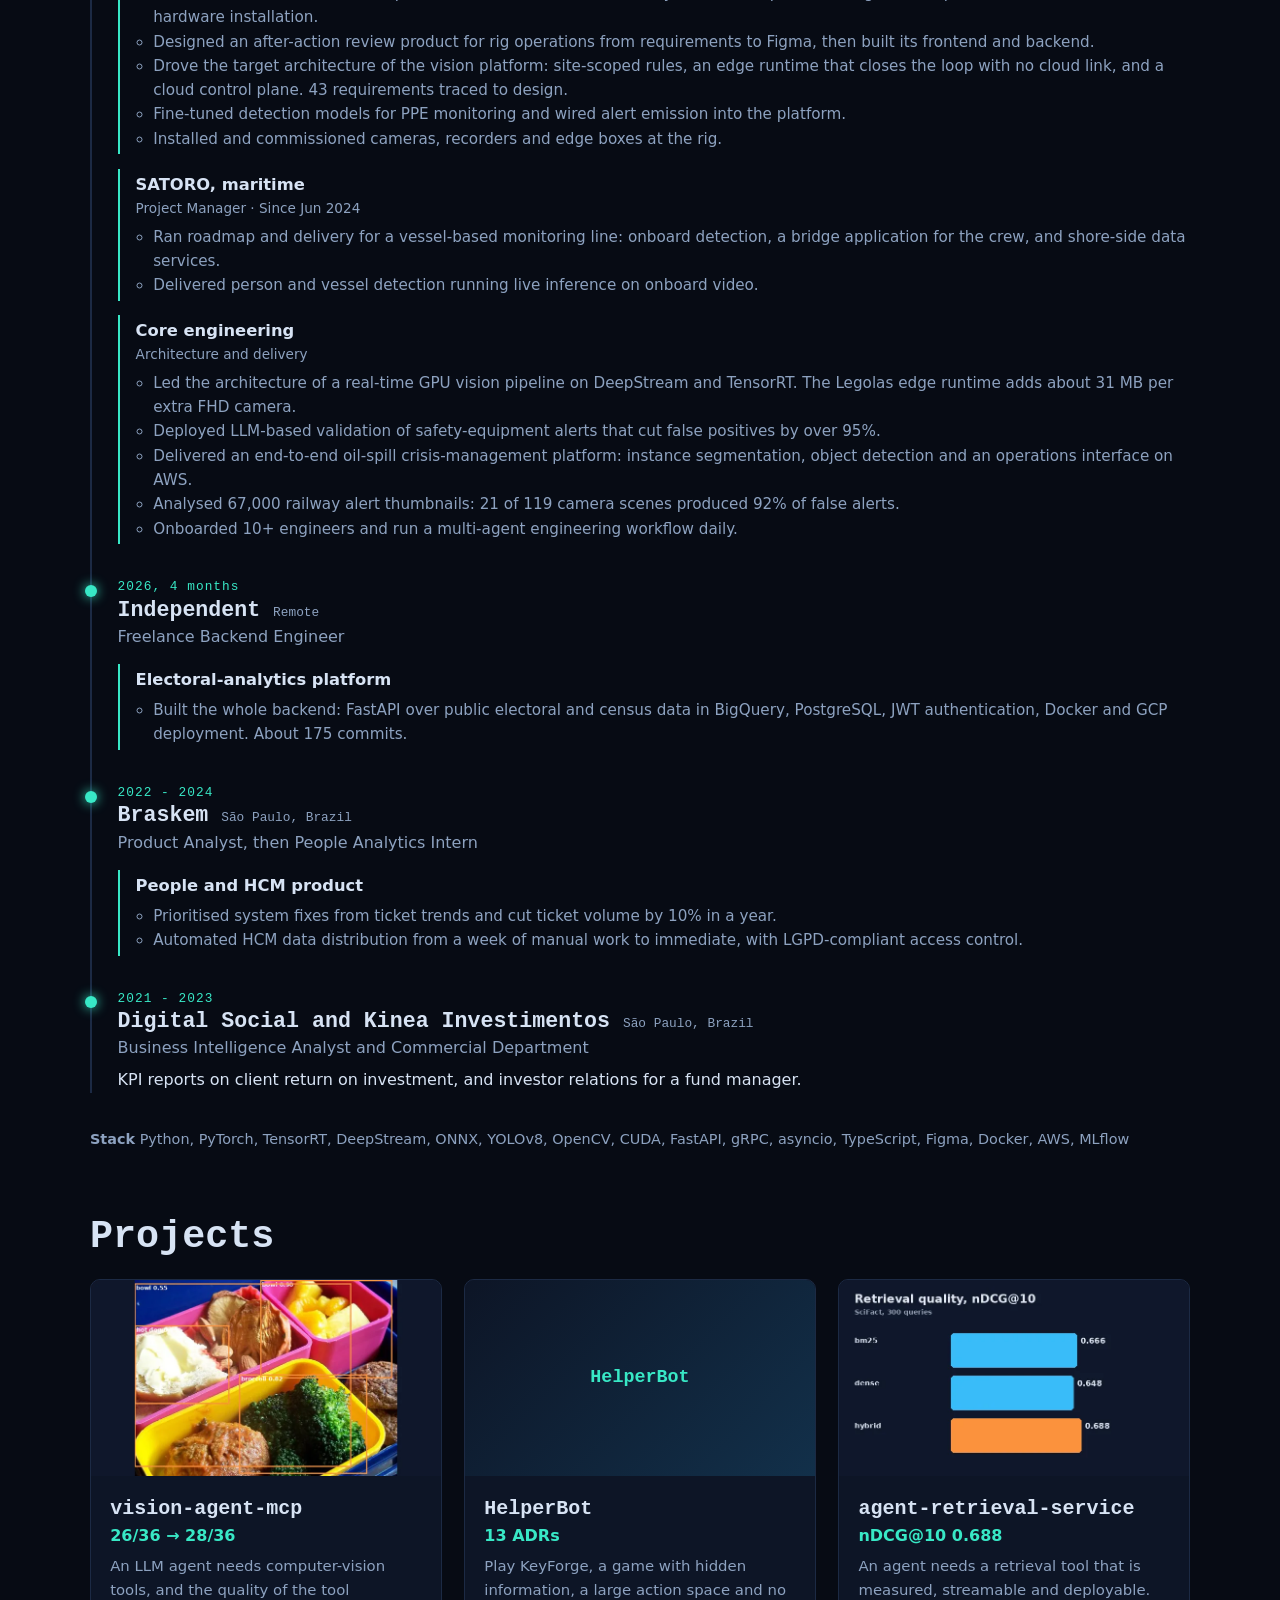
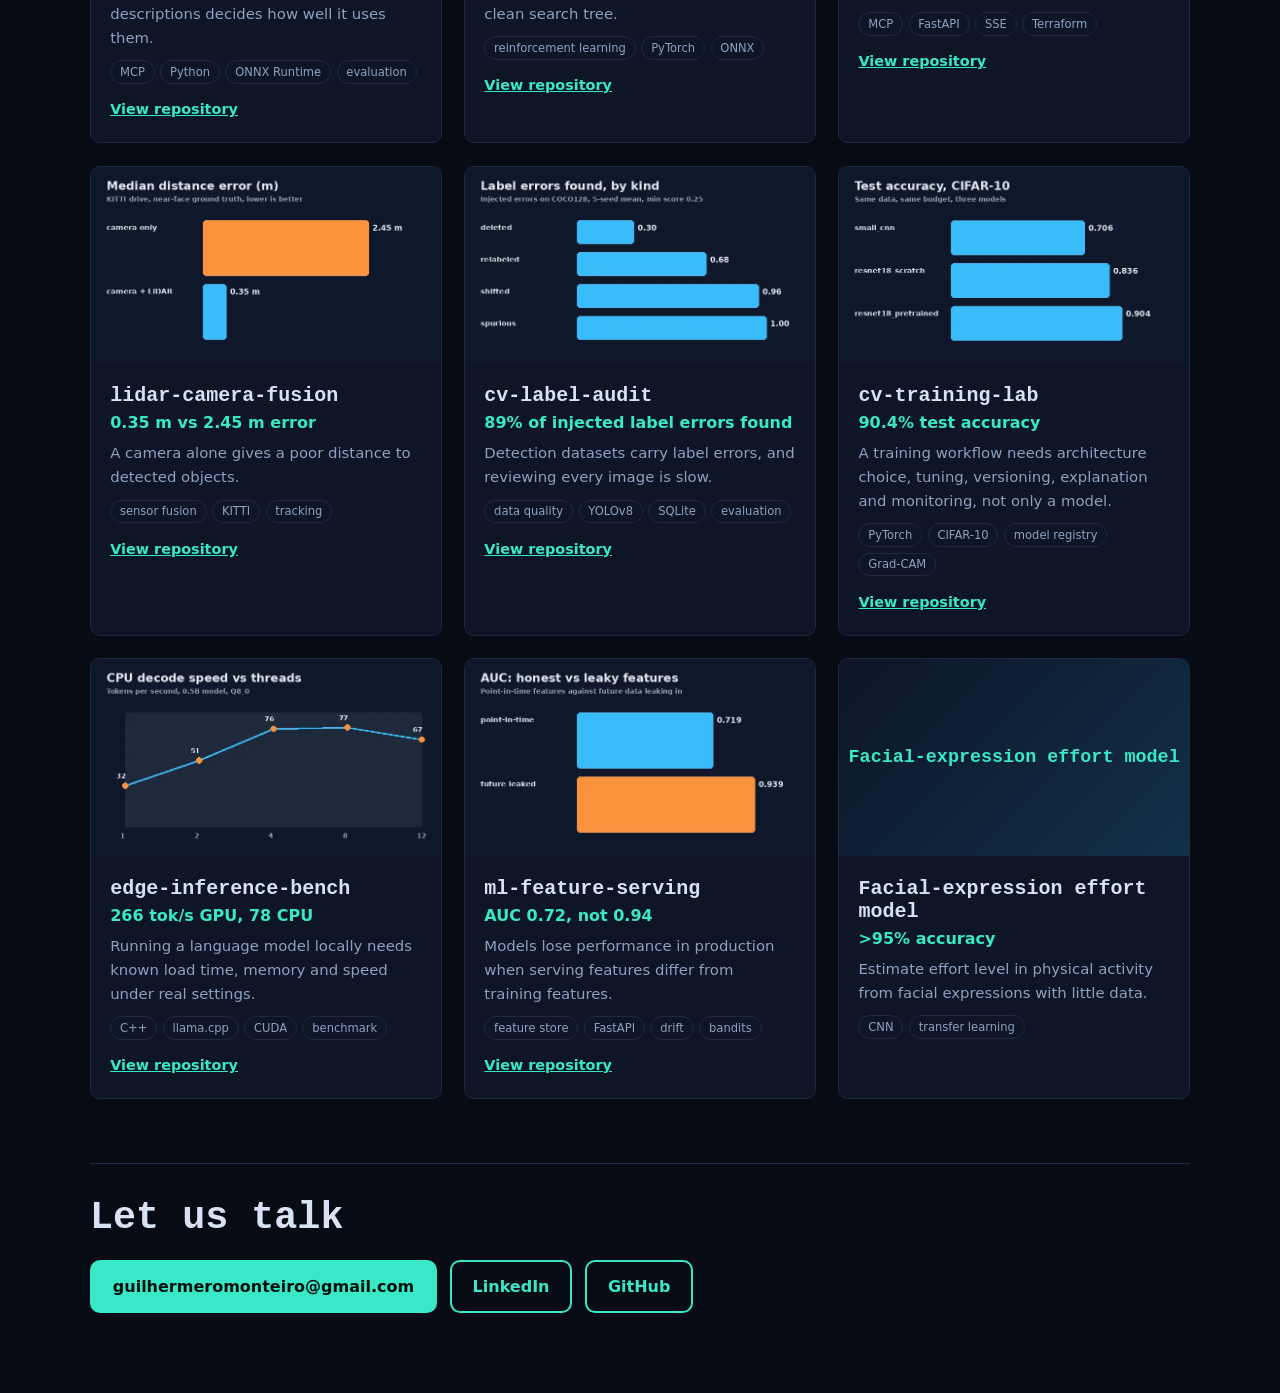
==== commit 6043eac4: "Make variant C the one-page site with experience timeline; remove variants a and b" ====
--- a/index.html
+++ b/index.html
@@ -1,14 +1,11 @@
 <!doctype html>
 <html lang="en"><head><meta charset="utf-8"><meta name="viewport" content="width=device-width,initial-scale=1">
 <title>Guilherme Monteiro - Portfolio</title>
-<meta name="description" content="Product-oriented technical leader. Agentic and computer-vision projects with problem, build, measured result and limits.">
-<link rel="stylesheet" href="style.css"></head><body>
-<nav class="bar"><a class="brand" href="#top">GM</a><a href="#projects">Projects</a><a href="#contact">Contact</a><button id="theme" aria-label="Toggle dark mode">Theme</button></nav>
-<header id="top"><h1>Guilherme Monteiro</h1><p class="role">Product-oriented technical leader. Agentic systems and computer vision.</p>
-<p class="lead">I talk to the client, design the product and build it end to end. Each project below states the problem, the measured result and the limits.</p>
-<p class="links"><a href="mailto:guilhermeromonteiro@gmail.com">Email</a><a href="https://www.linkedin.com/in/grmonteiro">LinkedIn</a><a href="https://github.com/guilherme-r-monteiro">GitHub</a></p></header>
-<main id="projects"><h2>Projects</h2><div class="chips" role="group" aria-label="Filter by type"><button class="chip" data-filter="all" aria-pressed="true">All</button><button class="chip" data-filter="Agentic and MCP" aria-pressed="false">Agentic and MCP</button><button class="chip" data-filter="Computer vision and inference" aria-pressed="false">Computer vision and inference</button><button class="chip" data-filter="Data and backend" aria-pressed="false">Data and backend</button><button class="chip" data-filter="Delivery and management" aria-pressed="false">Delivery and management</button></div>
-<div class="list"><article class="card" data-type="Agentic and MCP"><div class="card-head"><h3>vision-agent-mcp</h3><p class="headline">26/36 → 28/36</p></div><div class="tags"><span class="tag">MCP</span><span class="tag">Python</span><span class="tag">ONNX Runtime</span><span class="tag">evaluation</span></div><p class="problem">An LLM agent needs computer-vision tools, and the quality of the tool descriptions decides how well it uses them.</p><details><summary>Build, result and limits</summary><dl><dt>What was built</dt><dd>An MCP server with five tools (list, detect, count, summarize and compare images) over a YOLOv8n ONNX detector, and a 36-case harness that scores the agent against COCO128 labels. Typed Python with 14 unit tests.</dd><dt>Measured result</dt><dd>The agent scored 26/36 with the tools as first written. One sentence in two tool descriptions (retry once at lower confidence) lifted it to 28/36. The detector alone scored 26/36.</dd><dt>Limits</dt><dd>36 cases and one run per setting, so the gain is a signal and not proof. The detector was trained on COCO images, so absolute numbers are optimistic. The README lists two evaluation flaws found and fixed.</dd><dt>Link</dt><dd><a href="https://github.com/guilherme-r-monteiro/vision-agent-mcp">github.com/guilherme-r-monteiro/vision-agent-mcp</a></dd></dl></details></article><article class="card" data-type="Agentic and MCP"><div class="card-head"><h3>Multi-agent engineering workflow</h3><p class="headline">daily use</p></div><div class="tags"><span class="tag">agents</span><span class="tag">supervision</span></div><p class="problem">Several projects run at the same time and one person cannot supervise every task by hand.</p><details><summary>Build, result and limits</summary><dl><dt>What was built</dt><dd>A daily workflow with leads, workers, supervision and decision routing, used to deliver across the projects on this page.</dd><dt>Measured result</dt><dd>Used every working day on real delivery.</dd><dt>Limits</dt><dd>Internal tooling. It has no public repository and no benchmark.</dd><dt>Link</dt><dd>Private company work. No public repository.</dd></dl></details></article><article class="card" data-type="Agentic and MCP"><div class="card-head"><h3>HelperBot</h3><p class="headline">13 ADRs</p></div><div class="tags"><span class="tag">reinforcement learning</span><span class="tag">PyTorch</span><span class="tag">ONNX</span></div><p class="problem">Play KeyForge, a game with hidden information, a large action space and no clean search tree.</p><details><summary>Build, result and limits</summary><dl><dt>What was built</dt><dd>An AlphaZero-style self-play agent (MCTS plus a learned policy and value network) that plays through the open-source keyteki engine. Hexagonal layers across Python training and Node.js inference. 13 architecture decision records, a PRD and the full task tree are committed with the code.</dd><dt>Measured result</dt><dd>Training and inference run end to end through the game engine.</dd><dt>Limits</dt><dd>Independent project. No published win-rate benchmark.</dd><dt>Link</dt><dd><a href="https://github.com/guilherme-r-monteiro/helper-bot">github.com/guilherme-r-monteiro/helper-bot</a></dd></dl></details></article><article class="card" data-type="Agentic and MCP"><div class="card-head"><h3>agent-retrieval-service</h3><p class="headline">nDCG@10 0.688</p></div><div class="tags"><span class="tag">MCP</span><span class="tag">FastAPI</span><span class="tag">SSE</span><span class="tag">Terraform</span><span class="tag">hybrid retrieval</span></div><p class="target">Built for: Agentic AI engineering roles</p><p class="problem">An agent needs a retrieval tool that is measured, streamable and deployable.</p><details><summary>Build, result and limits</summary><dl><dt>What was built</dt><dd>BM25, dense and hybrid retrieval over SciFact, exposed as an MCP tool and a Server-Sent Events API, with a Dockerfile, a CI workflow and validated Terraform for Cloud Run.</dd><dt>Measured result</dt><dd>Hybrid nDCG@10 0.688 against 0.666 for BM25 and 0.648 for dense. The BM25 score matches the published value.</dd><dt>Limits</dt><dd>No language model in the loop. Terraform was validated and never applied. No authentication.</dd><dt>Link</dt><dd>Repository: public after review</dd></dl></details></article><article class="card" data-type="Computer vision and inference"><div class="card-head"><h3>Real-time GPU vision pipeline</h3><p class="headline">~31 MB per camera</p></div><div class="tags"><span class="tag">DeepStream</span><span class="tag">TensorRT</span><span class="tag">architecture</span></div><p class="problem">Existing detection services were single-purpose and fragmented, and each new use case needed a new service.</p><details><summary>Build, result and limits</summary><dl><dt>What was built</dt><dd>Led the architecture of a next-generation pipeline: multi-stream decode, batched inference, concurrency model, service boundaries and an incremental migration path. Consolidated the services into one configurable inference layer behind a minimal shared contract. Tradeoffs are recorded as architecture decision records.</dd><dt>Measured result</dt><dd>A lean edge camera runtime measured about 31 MB of extra memory per additional FHD camera against a 250 MB budget, with a design target of at least 9 concurrent FHD cameras per x86_64 host.</dd><dt>Limits</dt><dd>Company work. Numbers are from design and measurement on the team&#x27;s own hardware.</dd><dt>Link</dt><dd>Private company work. No public repository.</dd></dl></details></article><article class="card" data-type="Computer vision and inference"><div class="card-head"><h3>PPE detection for drilling operations</h3><p class="headline">-95% false alerts</p></div><div class="tags"><span class="tag">YOLOv8</span><span class="tag">fine-tuning</span><span class="tag">safety</span></div><p class="problem">Rig operations need automatic monitoring of personal protective equipment.</p><details><summary>Build, result and limits</summary><dl><dt>What was built</dt><dd>Fine-tuned detection models on annotated drill-floor data and wired alert emission into the platform. Added LLM-based validation of safety-equipment alerts.</dd><dt>Measured result</dt><dd>LLM validation cut false positives by over 95%, at the cost of one Gemini inference per alert.</dd><dt>Limits</dt><dd>Company work. Client details are not published.</dd><dt>Link</dt><dd>Private company work. No public repository.</dd></dl></details></article><article class="card" data-type="Computer vision and inference"><div class="card-head"><h3>Oil-spill crisis-management platform</h3><p class="headline">end to end</p></div><div class="tags"><span class="tag">segmentation</span><span class="tag">detection</span><span class="tag">AWS</span></div><p class="problem">Offshore clients need to see spill boundaries and nearby vessels, people and fauna to coordinate a response.</p><details><summary>Build, result and limits</summary><dl><dt>What was built</dt><dd>An end-to-end platform: instance segmentation for spill boundaries, object detection for vessels, people and fauna, and an operational coordination interface on AWS.</dd><dt>Measured result</dt><dd>Delivered to offshore clients.</dd><dt>Limits</dt><dd>Company work. No public metrics.</dd><dt>Link</dt><dd>Private company work. No public repository.</dd></dl></details></article><article class="card" data-type="Computer vision and inference"><div class="card-head"><h3>Facial-expression effort model</h3><p class="headline">&gt;95% accuracy</p></div><div class="tags"><span class="tag">CNN</span><span class="tag">transfer learning</span></div><p class="problem">Estimate effort level in physical activity from facial expressions with little data.</p><details><summary>Build, result and limits</summary><dl><dt>What was built</dt><dd>A convolutional network with transfer learning, data augmentation and data cleaning (2022-2023).</dd><dt>Measured result</dt><dd>Over 95% accuracy on low data with no overfitting.</dd><dt>Limits</dt><dd>Small dataset. Not validated on new subjects.</dd><dt>Link</dt><dd>Private company work. No public repository.</dd></dl></details></article><article class="card" data-type="Computer vision and inference"><div class="card-head"><h3>cv-label-audit</h3><p class="headline">89% of injected label errors found</p></div><div class="tags"><span class="tag">data quality</span><span class="tag">YOLOv8</span><span class="tag">SQLite</span><span class="tag">evaluation</span></div><p class="target">Built for: Computer vision engineering roles</p><p class="problem">Detection datasets carry label errors, and reviewing every image is slow.</p><details><summary>Build, result and limits</summary><dl><dt>What was built</dt><dd>A detector-based audit that flags missing boxes, wrong classes, loose boxes and unsupported boxes, stores findings in SQLite, and ranks images for review with one SQL query. Scored against errors injected with a fixed seed.</dd><dt>Measured result</dt><dd>Recall 0.89 on auditable injected errors at the lowest threshold, precision 0.23. The top 10 review queue holds an injected error in 72% of images against 31% at random.</dd><dt>Limits</dt><dd>COCO128 only. The detector saw these images in training, so recall is optimistic. Deleted boxes are found only 30% of the time. The audit was revised once after a first run raised too many flags.</dd><dt>Link</dt><dd>Repository: public after review</dd></dl></details></article><article class="card" data-type="Computer vision and inference"><div class="card-head"><h3>cv-training-lab</h3><p class="headline">90.4% test accuracy</p></div><div class="tags"><span class="tag">PyTorch</span><span class="tag">CIFAR-10</span><span class="tag">model registry</span><span class="tag">Grad-CAM</span></div><p class="target">Built for: Computer vision engineering roles</p><p class="problem">A training workflow needs architecture choice, tuning, versioning, explanation and monitoring, not only a model.</p><details><summary>Build, result and limits</summary><dl><dt>What was built</dt><dd>A reproducible CIFAR-10 pipeline: three architectures, random hyperparameter search, a file registry with checksums and promotion rules, Grad-CAM with a deletion test, and a drift monitor.</dd><dt>Measured result</dt><dd>Test accuracy 0.706 (small CNN), 0.837 (ResNet-18 scratch), 0.904 (ResNet-18 pretrained). Search lifted the small CNN from 0.656 to 0.694. The drift monitor had no false alarms and flagged all four corruptions at 0.96 or above.</dd><dt>Limits</dt><dd>One seed per row, 20,000 training images, one GPU. The Grad-CAM check is informative for the scratch model and not for the pretrained one. A first deletion test used an unfair baseline and was replaced.</dd><dt>Link</dt><dd>Repository: public after review</dd></dl></details></article><article class="card" data-type="Computer vision and inference"><div class="card-head"><h3>lidar-camera-fusion</h3><p class="headline">0.35 m vs 2.45 m error</p></div><div class="tags"><span class="tag">sensor fusion</span><span class="tag">KITTI</span><span class="tag">tracking</span></div><p class="target">Built for: Perception and autonomy roles</p><p class="problem">A camera alone gives a poor distance to detected objects.</p><details><summary>Build, result and limits</summary><dl><dt>What was built</dt><dd>LiDAR points projected into the image and fused with YOLOv8n detections to estimate object position, plus a nearest-neighbour tracker, scored against KITTI 3D tracklets.</dd><dt>Measured result</dt><dd>Median distance error 0.35 m with fusion against 2.45 m camera only, and 92% of estimates within 10% against 50%.</dd><dt>Limits</dt><dd>One KITTI drive of 108 frames. The tracker is weak (23 identity switches on 14 tracks). No radar, no 3D detector, no latency measurement.</dd><dt>Link</dt><dd>Repository: public after review</dd></dl></details></article><article class="card" data-type="Computer vision and inference"><div class="card-head"><h3>edge-inference-bench</h3><p class="headline">266 tok/s GPU, 78 CPU</p></div><div class="tags"><span class="tag">C++</span><span class="tag">llama.cpp</span><span class="tag">CUDA</span><span class="tag">benchmark</span></div><p class="target">Built for: Inference engineering roles</p><p class="problem">Running a language model locally needs known load time, memory and speed under real settings.</p><details><summary>Build, result and limits</summary><dl><dt>What was built</dt><dd>A C++17 harness over llama.cpp that measures load time, resident memory, prefill and decode speed, thread scaling, quantisation, load mode and long-session behaviour, on CPU and CUDA builds.</dd><dt>Measured result</dt><dd>Decode speed stops scaling at 4 threads. Q8_0 decodes 12 to 15% slower than Q4_K_M. On the CPU, decode speed halves between 500 and 3,500 tokens of context. On the GPU it falls 7%.</dd><dt>Limits</dt><dd>One 0.5 B model, one machine, warm page cache. No changes to llama.cpp itself and no Vulkan or Metal build.</dd><dt>Link</dt><dd>Repository: public after review</dd></dl></details></article><article class="card" data-type="Data and backend"><div class="card-head"><h3>Electoral-analytics backend</h3><p class="headline">~175 commits</p></div><div class="tags"><span class="tag">FastAPI</span><span class="tag">PostgreSQL</span><span class="tag">BigQuery</span><span class="tag">GCP</span></div><p class="problem">An analytics platform needed a backend over public electoral and census data.</p><details><summary>Build, result and limits</summary><dl><dt>What was built</dt><dd>The whole backend: a FastAPI service over BigQuery data, a PostgreSQL store with Alembic migrations, JWT authentication, rate limiting, transactional email, Docker and GCP deployment, and a test suite.</dd><dt>Measured result</dt><dd>About 175 commits over four months as a freelance engineer.</dd><dt>Limits</dt><dd>Client project. The code is private.</dd><dt>Link</dt><dd>Private company work. No public repository.</dd></dl></details></article><article class="card" data-type="Data and backend"><div class="card-head"><h3>Contract-first Python services</h3><p class="headline">no cutover</p></div><div class="tags"><span class="tag">AsyncAPI</span><span class="tag">Pydantic</span><span class="tag">asyncio</span></div><p class="problem">Services drift apart when their contracts live only in code.</p><details><summary>Build, result and limits</summary><dl><dt>What was built</dt><dd>Typed services built on AsyncAPI and JSON Schema contracts with generated Pydantic v2 models. A zone-evaluation library on hexagonal architecture, released next to its predecessor so consumers could migrate without a coordinated cutover.</dd><dt>Measured result</dt><dd>Consumers migrated without a coordinated cutover.</dd><dt>Limits</dt><dd>Company work.</dd><dt>Link</dt><dd>Private company work. No public repository.</dd></dl></details></article><article class="card" data-type="Data and backend"><div class="card-head"><h3>People-analytics automation</h3><p class="headline">1 week → instant</p></div><div class="tags"><span class="tag">Power Platform</span><span class="tag">SQL</span><span class="tag">LGPD</span></div><p class="problem">HCM data distribution took a week of manual work and access control had to meet LGPD.</p><details><summary>Build, result and limits</summary><dl><dt>What was built</dt><dd>Automated the distribution flow, built access-control applications for HCM data and attrition dashboards with sentiment analysis of free-text answers.</dd><dt>Measured result</dt><dd>Distribution went from a week of manual work to immediate.</dd><dt>Limits</dt><dd>Earlier career work at Braskem.</dd><dt>Link</dt><dd>Private company work. No public repository.</dd></dl></details></article><article class="card" data-type="Data and backend"><div class="card-head"><h3>ml-feature-serving</h3><p class="headline">AUC 0.72, not 0.94</p></div><div class="tags"><span class="tag">feature store</span><span class="tag">FastAPI</span><span class="tag">drift</span><span class="tag">bandits</span></div><p class="target">Built for: ML platform roles</p><p class="problem">Models lose performance in production when serving features differ from training features.</p><details><summary>Build, result and limits</summary><dl><dt>What was built</dt><dd>One feature function shared by training and serving with an as-of rule, an online store, a scoring API that logs model and feature versions, population-stability drift checks, and Thompson-sampling traffic routing, on public credit data.</dd><dt>Measured result</dt><dd>Leaky features lift AUC from 0.72 to 0.94. Offline and online features agree to 0.0. Routing cut regret from 260 to 18 over 5,000 replayed requests.</dd><dt>Limits</dt><dd>Monthly data, SQLite instead of managed stores, replayed labels instead of live traffic. The drift monitor missed a 1.5 times shift and caught 2 times.</dd><dt>Link</dt><dd>Repository: public after review</dd></dl></details></article><article class="card" data-type="Delivery and management"><div class="card-head"><h3>Forward Deployed Engineer, drilling client</h3><p class="headline">5 months on site</p></div><div class="tags"><span class="tag">client-facing</span><span class="tag">product design</span><span class="tag">hardware</span></div><p class="problem">A drilling client needed a monitoring product delivered end to end, on site, abroad.</p><details><summary>Build, result and limits</summary><dl><dt>What was built</dt><dd>Led client interaction with the operations teams. Designed an after-action review product from requirements to Figma, then built its frontend and backend. Drove the target architecture (site-scoped rules, an edge runtime that closes the loop with no cloud link, a cloud control plane) with 43 platform requirements traced to design elements. Installed and commissioned camera, recorder and edge-box hardware at the rig.</dd><dt>Measured result</dt><dd>Five months on site abroad, in two stints in 2026.</dd><dt>Limits</dt><dd>Company work. Client details are not published.</dd><dt>Link</dt><dd>Private company work. No public repository.</dd></dl></details></article><article class="card" data-type="Delivery and management"><div class="card-head"><h3>Project Manager, maritime monitoring</h3><p class="headline">live onboard inference</p></div><div class="tags"><span class="tag">roadmap</span><span class="tag">delivery</span></div><p class="problem">A vessel-based monitoring line needed a roadmap and delivery across onboard detection, a crew application and shore-side services.</p><details><summary>Build, result and limits</summary><dl><dt>What was built</dt><dd>Ran the roadmap and delivery. Delivered person and vessel detection with live inference on onboard video, and traced and fixed the model-format and GPU-memory defects that blocked it. Drove the bridge application work.</dd><dt>Measured result</dt><dd>Live onboard inference delivered.</dd><dt>Limits</dt><dd>Company work. Client details are not published.</dd><dt>Link</dt><dd>Private company work. No public repository.</dd></dl></details></article><article class="card" data-type="Delivery and management"><div class="card-head"><h3>Railway false-alert analysis</h3><p class="headline">92% from 21 of 119 scenes</p></div><div class="tags"><span class="tag">analysis</span><span class="tag">architecture</span></div><p class="problem">A railway obstruction monitor produced too many false alerts.</p><details><summary>Build, result and limits</summary><dl><dt>What was built</dt><dd>Analysed 67,000 alert thumbnails and showed that 21 of 119 camera scenes produced 92% of false alerts. Recommended a per-scene temporal model over the per-frame classifier. Managed the developers.</dd><dt>Measured result</dt><dd>92% of false alerts traced to 21 of 119 scenes.</dd><dt>Limits</dt><dd>Company work. The recommendation is a design choice and was not proven in this analysis.</dd><dt>Link</dt><dd>Private company work. No public repository.</dd></dl></details></article></div></main>
-<footer id="contact"><p>Contact: <a href="mailto:guilhermeromonteiro@gmail.com">guilhermeromonteiro@gmail.com</a> · <a href="https://www.linkedin.com/in/grmonteiro">LinkedIn</a></p>
-<p class="small">Company work is described at the level of the public resume, without confidential detail. No tracking, no external fonts.</p></footer>
-<script src="site.js"></script></body></html>+<meta name="description" content="I turn client problems into measured computer-vision and agentic systems.">
+<link rel="stylesheet" href="style.css"></head>
+<body>
+<nav class="bar"><a class="brand" href="#top">GM</a><span><a href="#about">About</a><a href="#experience">Experience</a><a href="#projects">Projects</a><a href="#contact">Contact</a></span></nav>
+<header class="hero" id="top"><div class="hero-art" aria-hidden="true"><i></i><i></i><i></i><b></b></div><div class="hero-inner"><p class="eyebrow">Applied ML engineer</p><h1>I turn client problems into measured computer-vision and agentic systems.</h1><p class="support">Applied ML engineer. I lead the client conversation, design the product and build it end to end.</p><p class="cta"><a class="btn primary" href="assets/guilherme-monteiro-cv.pdf" download>Download CV</a><a class="btn" href="#contact">Contact</a></p></div><img class="photo" src="assets/profile.webp" width="400" height="400" alt="Portrait of Guilherme Monteiro" decoding="async"></header>
+<main><section class="numbers" aria-label="Key numbers"><ul><li class="reveal"><strong>0.35 m</strong><span>median distance error with LiDAR fusion</span></li><li class="reveal"><strong>266 tok/s</strong><span>local LLM decode on a laptop GPU</span></li><li class="reveal"><strong>90.4%</strong><span>CIFAR-10 test accuracy, pretrained ResNet-18</span></li><li class="reveal"><strong>92%</strong><span>of railway false alerts traced to 21 of 119 scenes</span></li></ul></section><section class="about reveal" id="about"><h2>About me</h2><p>I am an applied ML engineer who works close to the client. At ALTAVE I was Forward Deployed Engineer for a drilling client, I manage a maritime monitoring project, and I led the architecture of a real-time GPU vision pipeline.</p><p>I like to own a product end to end, from Figma and frontend to backend, AI models and hardware installation.</p><p>Today I focus on agentic systems and computer vision, and I run a multi-agent engineering workflow every day.</p><dl class="facts"><dt>Location</dt><dd>Santos, São Paulo, Brazil (remote)</dd><dt>Languages</dt><dd>Portuguese (native), English (native or bilingual)</dd><dt>Education</dt><dd>Bachelor&#x27;s in Mechatronics Engineering, Escola Politécnica da USP, 2018-2023</dd></dl></section><section id="experience"><h2>Experience</h2><ol class="timeline"><li class="role reveal"><span class="dot" aria-hidden="true"></span><p class="period">Jun 2024 - Present</p><h3>ALTAVE <small>São José dos Campos, Brazil</small></h3><p class="title">Applied ML Engineer, Computer Vision and Platform</p><p class="summary">Senior IC on the AI team, owning product roadmap and client interface at a safety-critical monitoring company.</p><div class="engagement"><h4>NABORS, drilling</h4><p class="meta">Forward Deployed Engineer · 5 months on site abroad</p><ul><li>Led client interaction with the operations teams and owned delivery end to end: product design, development, architecture, AI and hardware installation.</li><li>Designed an after-action review product for rig operations from requirements to Figma, then built its frontend and backend.</li><li>Drove the target architecture of the vision platform: site-scoped rules, an edge runtime that closes the loop with no cloud link, and a cloud control plane. 43 requirements traced to design.</li><li>Fine-tuned detection models for PPE monitoring and wired alert emission into the platform.</li><li>Installed and commissioned cameras, recorders and edge boxes at the rig.</li></ul></div><div class="engagement"><h4>SATORO, maritime</h4><p class="meta">Project Manager · Since Jun 2024</p><ul><li>Ran roadmap and delivery for a vessel-based monitoring line: onboard detection, a bridge application for the crew, and shore-side data services.</li><li>Delivered person and vessel detection running live inference on onboard video.</li></ul></div><div class="engagement"><h4>Core engineering</h4><p class="meta">Architecture and delivery</p><ul><li>Led the architecture of a real-time GPU vision pipeline on DeepStream and TensorRT. The Legolas edge runtime adds about 31 MB per extra FHD camera.</li><li>Deployed LLM-based validation of safety-equipment alerts that cut false positives by over 95%.</li><li>Delivered an end-to-end oil-spill crisis-management platform: instance segmentation, object detection and an operations interface on AWS.</li><li>Analysed 67,000 railway alert thumbnails: 21 of 119 camera scenes produced 92% of false alerts.</li><li>Onboarded 10+ engineers and run a multi-agent engineering workflow daily.</li></ul></div></li><li class="role reveal"><span class="dot" aria-hidden="true"></span><p class="period">2026, 4 months</p><h3>Independent <small>Remote</small></h3><p class="title">Freelance Backend Engineer</p><div class="engagement"><h4>Electoral-analytics platform</h4><ul><li>Built the whole backend: FastAPI over public electoral and census data in BigQuery, PostgreSQL, JWT authentication, Docker and GCP deployment. About 175 commits.</li></ul></div></li><li class="role reveal"><span class="dot" aria-hidden="true"></span><p class="period">2022 - 2024</p><h3>Braskem <small>São Paulo, Brazil</small></h3><p class="title">Product Analyst, then People Analytics Intern</p><div class="engagement"><h4>People and HCM product</h4><ul><li>Prioritised system fixes from ticket trends and cut ticket volume by 10% in a year.</li><li>Automated HCM data distribution from a week of manual work to immediate, with LGPD-compliant access control.</li></ul></div></li><li class="role reveal"><span class="dot" aria-hidden="true"></span><p class="period">2021 - 2023</p><h3>Digital Social and Kinea Investimentos <small>São Paulo, Brazil</small></h3><p class="title">Business Intelligence Analyst and Commercial Department</p><p class="summary">KPI reports on client return on investment, and investor relations for a fund manager.</p></li></ol><p class="stack reveal"><strong>Stack</strong> Python, PyTorch, TensorRT, DeepStream, ONNX, YOLOv8, OpenCV, CUDA, FastAPI, gRPC, asyncio, TypeScript, Figma, Docker, AWS, MLflow</p></section><section id="projects"><h2>Projects</h2><div class="grid"><article class="card reveal" style="--i:0"><img class="media" src="assets/vision-agent-mcp.webp" width="720" height="405" loading="lazy" decoding="async" alt="Output of vision-agent-mcp"><div class="card-body"><h3>vision-agent-mcp</h3><p class="headline">26/36 → 28/36</p><p class="problem">An LLM agent needs computer-vision tools, and the quality of the tool descriptions decides how well it uses them.</p><div class="tags"><span class="tag">MCP</span><span class="tag">Python</span><span class="tag">ONNX Runtime</span><span class="tag">evaluation</span></div><a class="repo" href="https://github.com/guilherme-r-monteiro/vision-agent-mcp">View repository</a></div></article><article class="card reveal" style="--i:1"><div class="media media-text" aria-hidden="true"><span>HelperBot</span></div><div class="card-body"><h3>HelperBot</h3><p class="headline">13 ADRs</p><p class="problem">Play KeyForge, a game with hidden information, a large action space and no clean search tree.</p><div class="tags"><span class="tag">reinforcement learning</span><span class="tag">PyTorch</span><span class="tag">ONNX</span></div><a class="repo" href="https://github.com/guilherme-r-monteiro/helper-bot">View repository</a></div></article><article class="card reveal" style="--i:2"><img class="media" src="assets/agent-retrieval-service.webp" width="720" height="405" loading="lazy" decoding="async" alt="Output of agent-retrieval-service"><div class="card-body"><h3>agent-retrieval-service</h3><p class="headline">nDCG@10 0.688</p><p class="problem">An agent needs a retrieval tool that is measured, streamable and deployable.</p><div class="tags"><span class="tag">MCP</span><span class="tag">FastAPI</span><span class="tag">SSE</span><span class="tag">Terraform</span></div><a class="repo" href="https://github.com/guilherme-r-monteiro/agent-retrieval-service">View repository</a></div></article><article class="card reveal" style="--i:0"><img class="media" src="assets/lidar-camera-fusion.webp" width="720" height="405" loading="lazy" decoding="async" alt="Output of lidar-camera-fusion"><div class="card-body"><h3>lidar-camera-fusion</h3><p class="headline">0.35 m vs 2.45 m error</p><p class="problem">A camera alone gives a poor distance to detected objects.</p><div class="tags"><span class="tag">sensor fusion</span><span class="tag">KITTI</span><span class="tag">tracking</span></div><a class="repo" href="https://github.com/guilherme-r-monteiro/lidar-camera-fusion">View repository</a></div></article><article class="card reveal" style="--i:1"><img class="media" src="assets/cv-label-audit.webp" width="720" height="405" loading="lazy" decoding="async" alt="Output of cv-label-audit"><div class="card-body"><h3>cv-label-audit</h3><p class="headline">89% of injected label errors found</p><p class="problem">Detection datasets carry label errors, and reviewing every image is slow.</p><div class="tags"><span class="tag">data quality</span><span class="tag">YOLOv8</span><span class="tag">SQLite</span><span class="tag">evaluation</span></div><a class="repo" href="https://github.com/guilherme-r-monteiro/cv-label-audit">View repository</a></div></article><article class="card reveal" style="--i:2"><img class="media" src="assets/cv-training-lab.webp" width="720" height="405" loading="lazy" decoding="async" alt="Output of cv-training-lab"><div class="card-body"><h3>cv-training-lab</h3><p class="headline">90.4% test accuracy</p><p class="problem">A training workflow needs architecture choice, tuning, versioning, explanation and monitoring, not only a model.</p><div class="tags"><span class="tag">PyTorch</span><span class="tag">CIFAR-10</span><span class="tag">model registry</span><span class="tag">Grad-CAM</span></div><a class="repo" href="https://github.com/guilherme-r-monteiro/cv-training-lab">View repository</a></div></article><article class="card reveal" style="--i:0"><img class="media" src="assets/edge-inference-bench.webp" width="720" height="405" loading="lazy" decoding="async" alt="Output of edge-inference-bench"><div class="card-body"><h3>edge-inference-bench</h3><p class="headline">266 tok/s GPU, 78 CPU</p><p class="problem">Running a language model locally needs known load time, memory and speed under real settings.</p><div class="tags"><span class="tag">C++</span><span class="tag">llama.cpp</span><span class="tag">CUDA</span><span class="tag">benchmark</span></div><a class="repo" href="https://github.com/guilherme-r-monteiro/edge-inference-bench">View repository</a></div></article><article class="card reveal" style="--i:1"><img class="media" src="assets/ml-feature-serving.webp" width="720" height="405" loading="lazy" decoding="async" alt="Output of ml-feature-serving"><div class="card-body"><h3>ml-feature-serving</h3><p class="headline">AUC 0.72, not 0.94</p><p class="problem">Models lose performance in production when serving features differ from training features.</p><div class="tags"><span class="tag">feature store</span><span class="tag">FastAPI</span><span class="tag">drift</span><span class="tag">bandits</span></div><a class="repo" href="https://github.com/guilherme-r-monteiro/ml-feature-serving">View repository</a></div></article><article class="card reveal" style="--i:2"><div class="media media-text" aria-hidden="true"><span>Facial-expression effort model</span></div><div class="card-body"><h3>Facial-expression effort model</h3><p class="headline">&gt;95% accuracy</p><p class="problem">Estimate effort level in physical activity from facial expressions with little data.</p><div class="tags"><span class="tag">CNN</span><span class="tag">transfer learning</span></div></div></article></div></section></main>
+<footer id="contact"><h2>Let us talk</h2><p><a class="btn primary" href="mailto:guilhermeromonteiro@gmail.com">guilhermeromonteiro@gmail.com</a><a class="btn" href="https://www.linkedin.com/in/grmonteiro">LinkedIn</a><a class="btn" href="https://github.com/guilherme-r-monteiro">GitHub</a></p></footer>
+<script src="site.js" defer></script></body></html>
--- a/style.css
+++ b/style.css
@@ -1,36 +1,92 @@
-:root{--bg:#fff;--fg:#1a1d23;--muted:#5b6370;--card:#f6f7f9;--line:#dde1e8;--accent:#1f5fbf;--chip:#e9eef7}
-@media (prefers-color-scheme:dark){:root:not([data-theme="light"]){--bg:#101318;--fg:#e7eaee;--muted:#9aa3b0;--card:#181d24;--line:#29303a;--accent:#7db0ff;--chip:#202734}}
-:root[data-theme="dark"]{--bg:#101318;--fg:#e7eaee;--muted:#9aa3b0;--card:#181d24;--line:#29303a;--accent:#7db0ff;--chip:#202734}
+:root{--bg:#070b14;--ink:#d7e3f4;--muted:#8da2c0;--accent:#38e8c6;--on-accent:#04110e;--card:#0d1526;--line:#1c2a44;--bar:rgba(7,11,20,.85);--radius:10px;--shadow:0 0 0 1px #38e8c6,0 10px 30px rgba(56,232,198,.18);--font:system-ui,-apple-system,"Segoe UI",Roboto,sans-serif;--display:ui-monospace,SFMono-Regular,Menlo,Consolas,monospace}
 *{box-sizing:border-box}
-html{scroll-behavior:smooth;scroll-padding-top:64px}
-body{margin:0;background:var(--bg);color:var(--fg);font:17px/1.65 system-ui,-apple-system,"Segoe UI",Roboto,sans-serif}
-header,main,footer{max-width:760px;margin:0 auto;padding:0 16px}
+html{scroll-behavior:smooth}
+body{margin:0;background:var(--bg);color:var(--ink);font:16px/1.6 var(--font);-webkit-font-smoothing:antialiased}
 a{color:var(--accent)}
-.bar{position:sticky;top:0;z-index:5;display:flex;gap:20px;align-items:center;padding:0 16px;height:52px;background:var(--bg);border-bottom:1px solid var(--line)}
-.bar a{text-decoration:none;min-height:44px;display:inline-flex;align-items:center}
-.brand{font-weight:700;margin-right:auto;color:var(--fg)}
-#theme{background:none;border:1px solid var(--line);color:var(--fg);border-radius:8px;min-height:44px;padding:0 12px;font:inherit;cursor:pointer}
-header{padding-top:56px;padding-bottom:12px}
-h1{font-size:2.4rem;line-height:1.15;margin:0 0 8px}
-.role{font-size:1.15rem;margin:0 0 12px}
-.lead{color:var(--muted);margin:0 0 16px}
-.links a{margin-right:20px;display:inline-block;min-height:44px}
-h2{font-size:1.4rem;margin:40px 0 12px}
-.chips{display:flex;flex-wrap:wrap;gap:8px;margin-bottom:20px}
-.chip{border:1px solid var(--line);background:var(--chip);color:var(--fg);border-radius:999px;min-height:44px;padding:0 16px;font:inherit;font-size:.9rem;cursor:pointer}
-.chip[aria-pressed="true"]{background:var(--accent);color:var(--bg);border-color:var(--accent)}
-.list{display:grid;gap:16px}
-.card{background:var(--card);border:1px solid var(--line);border-radius:10px;padding:16px 18px}
-.card[hidden]{display:none}
-.card-head{display:flex;justify-content:space-between;gap:12px;align-items:baseline;flex-wrap:wrap}
-.card h3{font-size:1.1rem;margin:0}
-.headline{margin:0;font-weight:600;color:var(--accent)}
-.tags{margin:6px 0}
-.tag{display:inline-block;font-size:.78rem;border:1px solid var(--line);border-radius:999px;padding:0 10px;color:var(--muted);margin:0 6px 4px 0}
-.target{font-size:.85rem;color:var(--muted);margin:4px 0}
-.problem{margin:8px 0}
-summary{cursor:pointer;color:var(--accent);min-height:44px;display:flex;align-items:center}
-dt{font-size:.75rem;text-transform:uppercase;letter-spacing:.06em;color:var(--muted);margin-top:10px}
-dd{margin:2px 0 0}
-footer{padding-top:40px;padding-bottom:56px;border-top:1px solid var(--line);margin-top:48px}
-.small{color:var(--muted);font-size:.9rem}
+img{max-width:100%;height:auto;display:block}
+h1,h2,h3{line-height:1.15;margin:0 0 .5em;font-family:var(--display,var(--font))}
+.bar{position:sticky;top:0;z-index:5;display:flex;justify-content:space-between;align-items:center;padding:.7rem 16px;background:var(--bar);backdrop-filter:blur(8px);border-bottom:1px solid var(--line)}
+.bar span{display:flex;gap:1rem;flex-wrap:wrap;justify-content:flex-end}
+.bar a{text-decoration:none;color:var(--ink);font-size:.92rem}
+.brand{font-weight:800;letter-spacing:.05em}
+.hero,.numbers,main,footer{width:min(1100px,100% - 32px);margin-inline:auto}
+.hero{position:relative;padding:clamp(3rem,10vw,7rem) 0 clamp(2rem,6vw,4rem)}
+.hero-inner{position:relative;max-width:46rem}
+.eyebrow{text-transform:uppercase;letter-spacing:.14em;font-size:.8rem;color:var(--accent);margin:0 0 1rem}
+.hero h1{font-size:clamp(2rem,6vw,3.6rem)}
+.support{font-size:1.15rem;color:var(--muted)}
+.cta,footer p{display:flex;gap:.8rem;flex-wrap:wrap}
+.btn{display:inline-block;padding:.75rem 1.3rem;border-radius:var(--radius);border:2px solid var(--accent);color:var(--accent);text-decoration:none;font-weight:600;transition:transform .2s,box-shadow .2s,background .2s}
+.btn.primary{background:var(--accent);color:var(--on-accent)}
+.btn:hover{transform:translateY(-2px);box-shadow:var(--shadow)}
+.numbers ul{list-style:none;margin:0 0 3rem;padding:0;display:grid;grid-template-columns:repeat(auto-fit,minmax(210px,1fr));gap:1rem}
+.numbers li{padding:1.1rem;border-radius:var(--radius);background:var(--card);border:1px solid var(--line)}
+.numbers strong{display:block;font-size:clamp(1.6rem,4vw,2.2rem);font-family:var(--display,var(--font));color:var(--accent)}
+.numbers span{font-size:.9rem;color:var(--muted)}
+section{margin-bottom:4rem}
+h2{font-size:clamp(1.6rem,4vw,2.4rem)}
+.photo{width:180px;height:180px;border-radius:var(--photo-radius,50%);object-fit:cover;background:var(--card);border:1px solid var(--line)}
+.placeholder{display:grid;place-items:center;font-size:3rem;font-weight:800;color:var(--accent)}
+.draft{display:inline-block;font-size:.75rem;padding:.1rem .6rem;border-radius:99px;background:var(--line);color:var(--muted);margin:0 0 .8rem}
+.facts{display:grid;grid-template-columns:auto 1fr;gap:.3rem 1rem;font-size:.95rem}
+.facts dt{font-weight:700}.facts dd{margin:0;color:var(--muted)}
+.grid{display:grid;grid-template-columns:repeat(auto-fill,minmax(310px,1fr));gap:1.4rem}
+.card{display:flex;flex-direction:column;border-radius:var(--radius);background:var(--card);border:1px solid var(--line);overflow:hidden;transition:transform .25s,box-shadow .25s}
+.card:hover{transform:translateY(-6px);box-shadow:var(--shadow)}
+.media{width:100%;aspect-ratio:16/9;object-fit:cover;background:var(--line)}
+.media-text{display:grid;place-items:center;color:var(--muted);font-size:.9rem}
+.card-body{padding:1.1rem 1.2rem 1.3rem}
+.kind{margin:0;font-size:.75rem;text-transform:uppercase;letter-spacing:.1em;color:var(--muted)}
+.card h3{font-size:1.25rem;margin:.2rem 0}
+.headline{font-weight:700;color:var(--accent);margin:0 0 .4rem}
+.problem{font-size:.93rem;color:var(--muted);margin:0 0 .6rem}
+.tags{display:flex;flex-wrap:wrap;gap:.35rem;margin-bottom:.6rem}
+.tag{font-size:.72rem;padding:.1rem .55rem;border-radius:99px;border:1px solid var(--line);color:var(--muted)}
+summary{cursor:pointer;font-weight:600;font-size:.9rem}
+dl{font-size:.9rem}dt{font-weight:700;margin-top:.5rem}dd{margin:0;color:var(--muted)}
+.steps ol{list-style:none;margin:0;padding:0;display:grid;grid-template-columns:repeat(auto-fit,minmax(220px,1fr));gap:1.2rem}
+.steps li{padding:1.2rem;border-radius:var(--radius);background:var(--card);border:1px solid var(--line)}
+.step-no{font-family:var(--display,var(--font));font-weight:800;color:var(--accent);font-size:1.4rem}
+.steps h3{font-size:1.1rem;margin:.2rem 0}.steps p{margin:0;color:var(--muted);font-size:.95rem}
+footer{padding:2rem 0 4rem;border-top:1px solid var(--line)}
+.small{font-size:.8rem;color:var(--muted)}
+.motion .reveal{opacity:0;transform:translateY(24px);transition:opacity .6s ease,transform .6s ease;transition-delay:calc(var(--i,0)*80ms)}
+.motion .reveal.in{opacity:1;transform:none}
+@media (max-width:640px){.photo{width:130px;height:130px}.bar span{gap:.6rem}.bar a{font-size:.8rem}}
+@media (prefers-reduced-motion:reduce){*,*::before,*::after{animation:none!important;transition:none!important;scroll-behavior:auto!important}.reveal{opacity:1!important;transform:none!important}}
+.hero{overflow:hidden}
+.hero h1{font-size:clamp(1.9rem,5.4vw,3.3rem)}
+.eyebrow::before{content:"> ";animation:blink 1.1s steps(2) infinite}
+.hero-art{position:absolute;inset:0;z-index:0;background:linear-gradient(rgba(56,232,198,.07) 1px,transparent 1px) 0 0/100% 38px,linear-gradient(90deg,rgba(56,232,198,.07) 1px,transparent 1px) 0 0/38px 100%}
+.hero-art i{position:absolute;border:2px solid var(--accent);border-radius:4px;opacity:.7;animation:drift 9s ease-in-out infinite alternate}
+.hero-art i::after{content:"person 0.91";position:absolute;top:-1.4rem;left:-2px;font:11px var(--display);background:var(--accent);color:var(--on-accent);padding:0 .4rem}
+.hero-art i:nth-child(1){right:8%;top:18%;width:150px;height:220px}
+.hero-art i:nth-child(2){right:30%;top:48%;width:120px;height:90px;animation-delay:-3s}
+.hero-art i:nth-child(2)::after{content:"car 0.84"}
+.hero-art i:nth-child(3){right:3%;top:62%;width:90px;height:90px;animation-delay:-6s}
+.hero-art i:nth-child(3)::after{content:"dog 0.77"}
+.hero-art b{position:absolute;left:0;right:0;height:2px;background:linear-gradient(90deg,transparent,var(--accent),transparent);animation:scan 5s linear infinite}
+.hero-inner{z-index:1}
+.numbers strong,.step-no{text-shadow:0 0 18px rgba(56,232,198,.45)}
+.card:hover{border-color:var(--accent)}
+@keyframes drift{from{transform:translate(0,0)}to{transform:translate(-26px,16px)}}
+@keyframes scan{from{top:0}to{top:100%}}
+@keyframes blink{50%{opacity:0}}
+@media (max-width:640px){.hero-art i{opacity:.15}}
+
+.hero{display:flex;gap:2rem;align-items:center;justify-content:space-between}
+.hero .photo{position:relative;z-index:1;width:220px;height:220px;flex:none;border:2px solid var(--accent);box-shadow:0 0 40px rgba(56,232,198,.25)}
+.about{max-width:48rem}
+.timeline{list-style:none;margin:0 0 1.5rem;padding:0 0 0 1.6rem;border-left:2px solid var(--line)}
+.role{position:relative;margin-bottom:2.2rem}
+.dot{position:absolute;left:calc(-1.6rem - 7px);top:.35rem;width:12px;height:12px;border-radius:50%;background:var(--accent);box-shadow:0 0 12px var(--accent)}
+.period{margin:0;font:.8rem var(--display);color:var(--accent);letter-spacing:.08em}
+.role h3{margin:.2rem 0 0;font-size:1.35rem}.role small{font-weight:400;font-size:.8rem;color:var(--muted)}
+.title{margin:.1rem 0 .4rem;color:var(--muted)}.summary{margin:0 0 .8rem}
+.engagement{margin:.9rem 0;padding:.2rem 0 .2rem 1rem;border-left:2px solid var(--accent)}
+.engagement h4{margin:0;font-size:1.02rem}.meta{margin:0 0 .3rem;font-size:.85rem;color:var(--muted)}
+.engagement ul{margin:.3rem 0 0;padding-left:1.1rem;color:var(--muted);font-size:.95rem}
+.stack{color:var(--muted);font-size:.9rem}
+.repo{display:inline-block;margin-top:.3rem;font-weight:600;font-size:.9rem}
+.media-text{background:linear-gradient(135deg,#0d1526,#12304a);font:700 1.15rem var(--display);color:var(--accent)}
+@media (max-width:760px){.hero{flex-direction:column-reverse;align-items:flex-start}.hero .photo{width:140px;height:140px}}
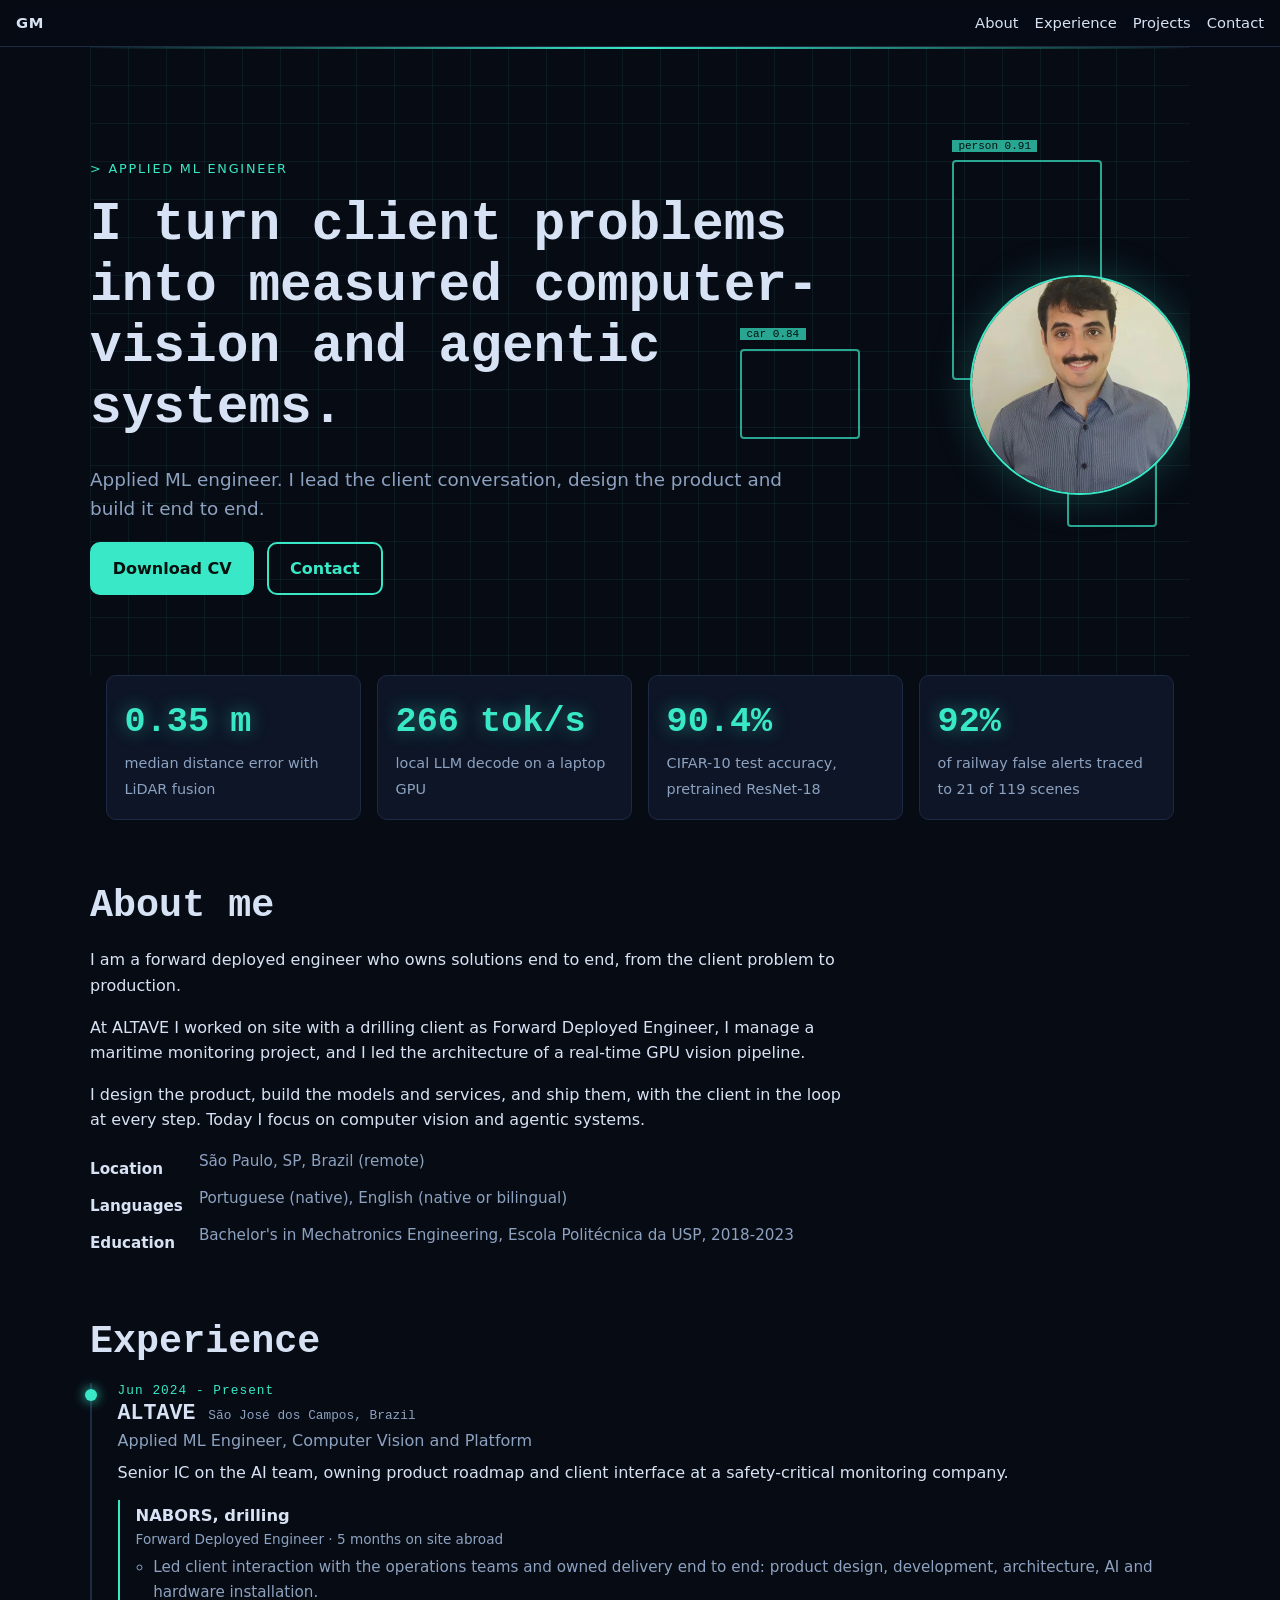
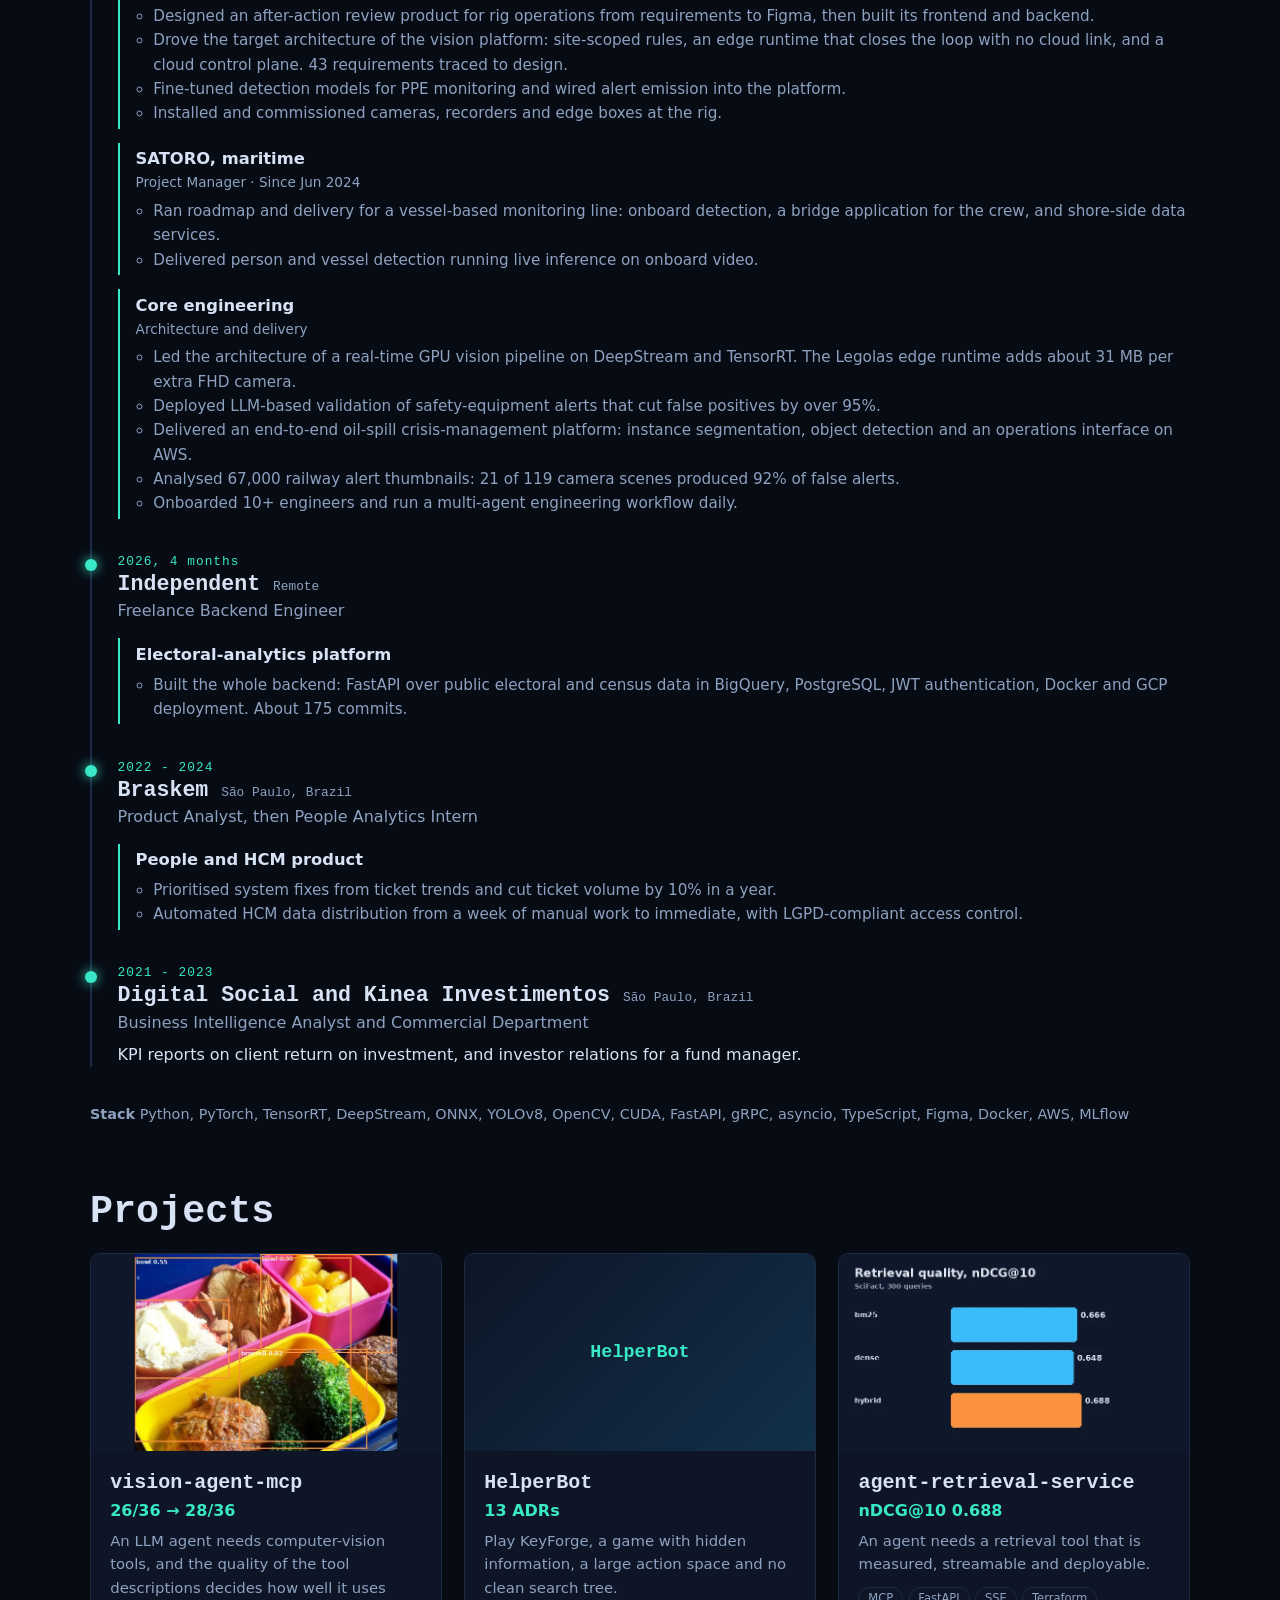
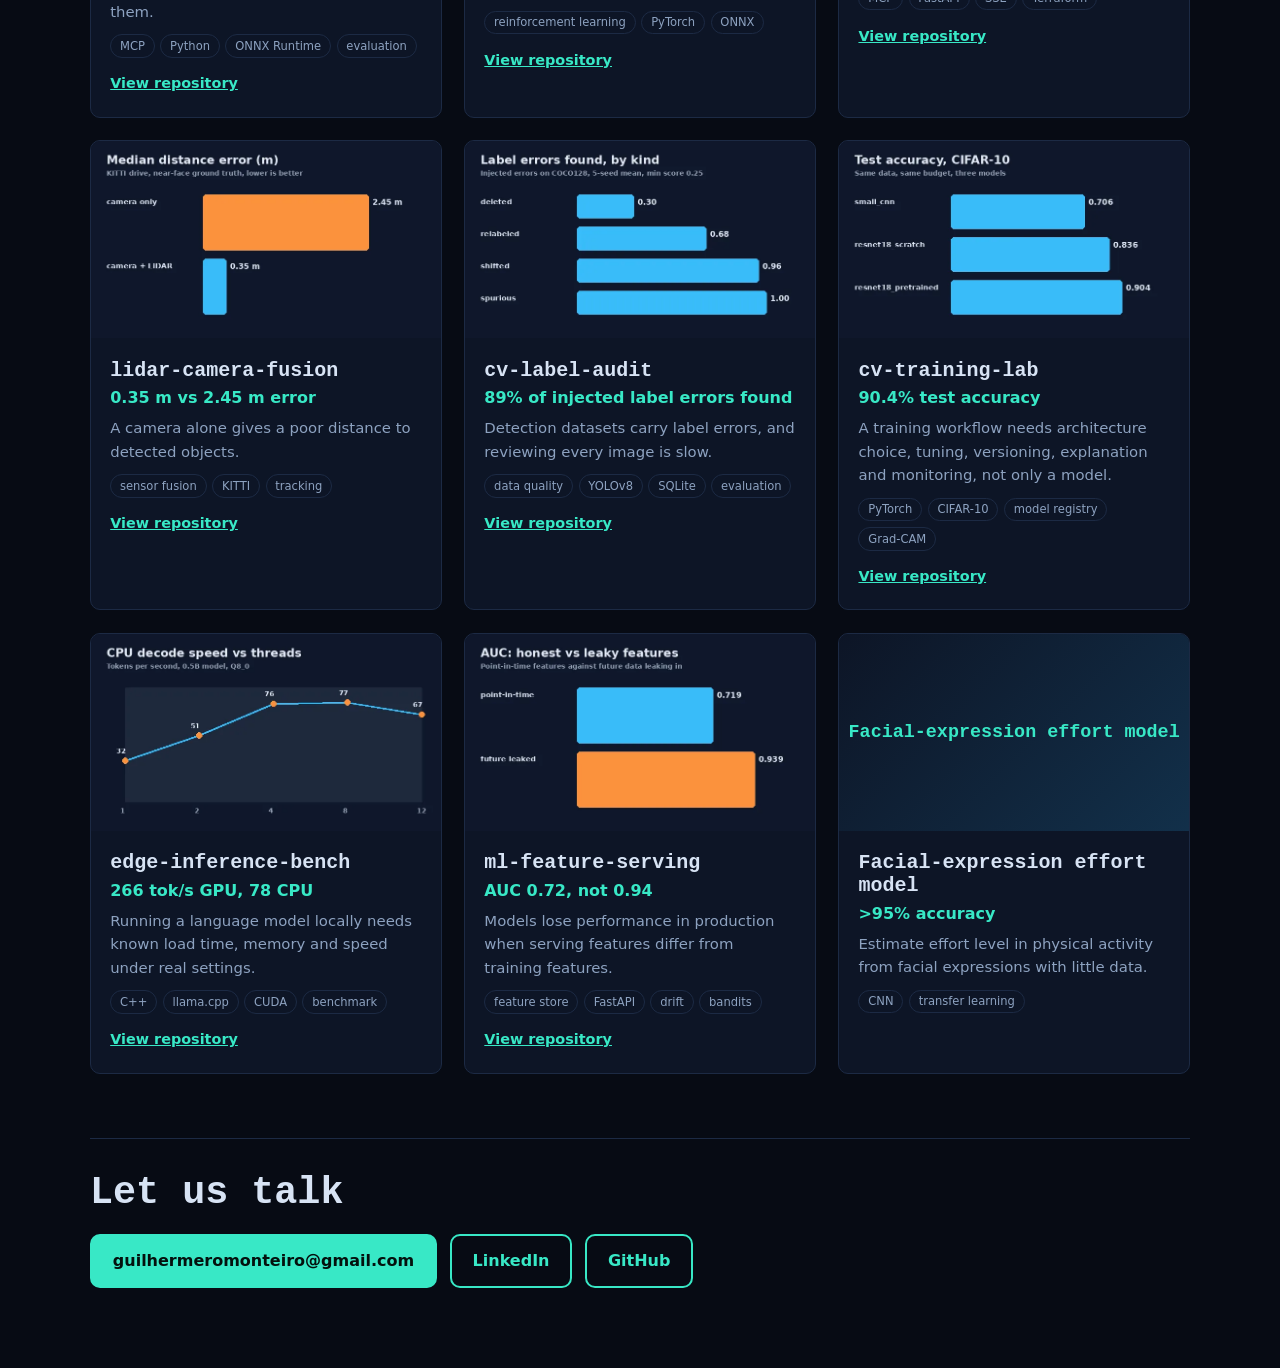
==== commit 54f493ef: "Update location and about text" ====
--- a/index.html
+++ b/index.html
@@ -6,6 +6,6 @@
 <body>
 <nav class="bar"><a class="brand" href="#top">GM</a><span><a href="#about">About</a><a href="#experience">Experience</a><a href="#projects">Projects</a><a href="#contact">Contact</a></span></nav>
 <header class="hero" id="top"><div class="hero-art" aria-hidden="true"><i></i><i></i><i></i><b></b></div><div class="hero-inner"><p class="eyebrow">Applied ML engineer</p><h1>I turn client problems into measured computer-vision and agentic systems.</h1><p class="support">Applied ML engineer. I lead the client conversation, design the product and build it end to end.</p><p class="cta"><a class="btn primary" href="assets/guilherme-monteiro-cv.pdf" download>Download CV</a><a class="btn" href="#contact">Contact</a></p></div><img class="photo" src="assets/profile.webp" width="400" height="400" alt="Portrait of Guilherme Monteiro" decoding="async"></header>
-<main><section class="numbers" aria-label="Key numbers"><ul><li class="reveal"><strong>0.35 m</strong><span>median distance error with LiDAR fusion</span></li><li class="reveal"><strong>266 tok/s</strong><span>local LLM decode on a laptop GPU</span></li><li class="reveal"><strong>90.4%</strong><span>CIFAR-10 test accuracy, pretrained ResNet-18</span></li><li class="reveal"><strong>92%</strong><span>of railway false alerts traced to 21 of 119 scenes</span></li></ul></section><section class="about reveal" id="about"><h2>About me</h2><p>I am an applied ML engineer who works close to the client. At ALTAVE I was Forward Deployed Engineer for a drilling client, I manage a maritime monitoring project, and I led the architecture of a real-time GPU vision pipeline.</p><p>I like to own a product end to end, from Figma and frontend to backend, AI models and hardware installation.</p><p>Today I focus on agentic systems and computer vision, and I run a multi-agent engineering workflow every day.</p><dl class="facts"><dt>Location</dt><dd>Santos, São Paulo, Brazil (remote)</dd><dt>Languages</dt><dd>Portuguese (native), English (native or bilingual)</dd><dt>Education</dt><dd>Bachelor&#x27;s in Mechatronics Engineering, Escola Politécnica da USP, 2018-2023</dd></dl></section><section id="experience"><h2>Experience</h2><ol class="timeline"><li class="role reveal"><span class="dot" aria-hidden="true"></span><p class="period">Jun 2024 - Present</p><h3>ALTAVE <small>São José dos Campos, Brazil</small></h3><p class="title">Applied ML Engineer, Computer Vision and Platform</p><p class="summary">Senior IC on the AI team, owning product roadmap and client interface at a safety-critical monitoring company.</p><div class="engagement"><h4>NABORS, drilling</h4><p class="meta">Forward Deployed Engineer · 5 months on site abroad</p><ul><li>Led client interaction with the operations teams and owned delivery end to end: product design, development, architecture, AI and hardware installation.</li><li>Designed an after-action review product for rig operations from requirements to Figma, then built its frontend and backend.</li><li>Drove the target architecture of the vision platform: site-scoped rules, an edge runtime that closes the loop with no cloud link, and a cloud control plane. 43 requirements traced to design.</li><li>Fine-tuned detection models for PPE monitoring and wired alert emission into the platform.</li><li>Installed and commissioned cameras, recorders and edge boxes at the rig.</li></ul></div><div class="engagement"><h4>SATORO, maritime</h4><p class="meta">Project Manager · Since Jun 2024</p><ul><li>Ran roadmap and delivery for a vessel-based monitoring line: onboard detection, a bridge application for the crew, and shore-side data services.</li><li>Delivered person and vessel detection running live inference on onboard video.</li></ul></div><div class="engagement"><h4>Core engineering</h4><p class="meta">Architecture and delivery</p><ul><li>Led the architecture of a real-time GPU vision pipeline on DeepStream and TensorRT. The Legolas edge runtime adds about 31 MB per extra FHD camera.</li><li>Deployed LLM-based validation of safety-equipment alerts that cut false positives by over 95%.</li><li>Delivered an end-to-end oil-spill crisis-management platform: instance segmentation, object detection and an operations interface on AWS.</li><li>Analysed 67,000 railway alert thumbnails: 21 of 119 camera scenes produced 92% of false alerts.</li><li>Onboarded 10+ engineers and run a multi-agent engineering workflow daily.</li></ul></div></li><li class="role reveal"><span class="dot" aria-hidden="true"></span><p class="period">2026, 4 months</p><h3>Independent <small>Remote</small></h3><p class="title">Freelance Backend Engineer</p><div class="engagement"><h4>Electoral-analytics platform</h4><ul><li>Built the whole backend: FastAPI over public electoral and census data in BigQuery, PostgreSQL, JWT authentication, Docker and GCP deployment. About 175 commits.</li></ul></div></li><li class="role reveal"><span class="dot" aria-hidden="true"></span><p class="period">2022 - 2024</p><h3>Braskem <small>São Paulo, Brazil</small></h3><p class="title">Product Analyst, then People Analytics Intern</p><div class="engagement"><h4>People and HCM product</h4><ul><li>Prioritised system fixes from ticket trends and cut ticket volume by 10% in a year.</li><li>Automated HCM data distribution from a week of manual work to immediate, with LGPD-compliant access control.</li></ul></div></li><li class="role reveal"><span class="dot" aria-hidden="true"></span><p class="period">2021 - 2023</p><h3>Digital Social and Kinea Investimentos <small>São Paulo, Brazil</small></h3><p class="title">Business Intelligence Analyst and Commercial Department</p><p class="summary">KPI reports on client return on investment, and investor relations for a fund manager.</p></li></ol><p class="stack reveal"><strong>Stack</strong> Python, PyTorch, TensorRT, DeepStream, ONNX, YOLOv8, OpenCV, CUDA, FastAPI, gRPC, asyncio, TypeScript, Figma, Docker, AWS, MLflow</p></section><section id="projects"><h2>Projects</h2><div class="grid"><article class="card reveal" style="--i:0"><img class="media" src="assets/vision-agent-mcp.webp" width="720" height="405" loading="lazy" decoding="async" alt="Output of vision-agent-mcp"><div class="card-body"><h3>vision-agent-mcp</h3><p class="headline">26/36 → 28/36</p><p class="problem">An LLM agent needs computer-vision tools, and the quality of the tool descriptions decides how well it uses them.</p><div class="tags"><span class="tag">MCP</span><span class="tag">Python</span><span class="tag">ONNX Runtime</span><span class="tag">evaluation</span></div><a class="repo" href="https://github.com/guilherme-r-monteiro/vision-agent-mcp">View repository</a></div></article><article class="card reveal" style="--i:1"><div class="media media-text" aria-hidden="true"><span>HelperBot</span></div><div class="card-body"><h3>HelperBot</h3><p class="headline">13 ADRs</p><p class="problem">Play KeyForge, a game with hidden information, a large action space and no clean search tree.</p><div class="tags"><span class="tag">reinforcement learning</span><span class="tag">PyTorch</span><span class="tag">ONNX</span></div><a class="repo" href="https://github.com/guilherme-r-monteiro/helper-bot">View repository</a></div></article><article class="card reveal" style="--i:2"><img class="media" src="assets/agent-retrieval-service.webp" width="720" height="405" loading="lazy" decoding="async" alt="Output of agent-retrieval-service"><div class="card-body"><h3>agent-retrieval-service</h3><p class="headline">nDCG@10 0.688</p><p class="problem">An agent needs a retrieval tool that is measured, streamable and deployable.</p><div class="tags"><span class="tag">MCP</span><span class="tag">FastAPI</span><span class="tag">SSE</span><span class="tag">Terraform</span></div><a class="repo" href="https://github.com/guilherme-r-monteiro/agent-retrieval-service">View repository</a></div></article><article class="card reveal" style="--i:0"><img class="media" src="assets/lidar-camera-fusion.webp" width="720" height="405" loading="lazy" decoding="async" alt="Output of lidar-camera-fusion"><div class="card-body"><h3>lidar-camera-fusion</h3><p class="headline">0.35 m vs 2.45 m error</p><p class="problem">A camera alone gives a poor distance to detected objects.</p><div class="tags"><span class="tag">sensor fusion</span><span class="tag">KITTI</span><span class="tag">tracking</span></div><a class="repo" href="https://github.com/guilherme-r-monteiro/lidar-camera-fusion">View repository</a></div></article><article class="card reveal" style="--i:1"><img class="media" src="assets/cv-label-audit.webp" width="720" height="405" loading="lazy" decoding="async" alt="Output of cv-label-audit"><div class="card-body"><h3>cv-label-audit</h3><p class="headline">89% of injected label errors found</p><p class="problem">Detection datasets carry label errors, and reviewing every image is slow.</p><div class="tags"><span class="tag">data quality</span><span class="tag">YOLOv8</span><span class="tag">SQLite</span><span class="tag">evaluation</span></div><a class="repo" href="https://github.com/guilherme-r-monteiro/cv-label-audit">View repository</a></div></article><article class="card reveal" style="--i:2"><img class="media" src="assets/cv-training-lab.webp" width="720" height="405" loading="lazy" decoding="async" alt="Output of cv-training-lab"><div class="card-body"><h3>cv-training-lab</h3><p class="headline">90.4% test accuracy</p><p class="problem">A training workflow needs architecture choice, tuning, versioning, explanation and monitoring, not only a model.</p><div class="tags"><span class="tag">PyTorch</span><span class="tag">CIFAR-10</span><span class="tag">model registry</span><span class="tag">Grad-CAM</span></div><a class="repo" href="https://github.com/guilherme-r-monteiro/cv-training-lab">View repository</a></div></article><article class="card reveal" style="--i:0"><img class="media" src="assets/edge-inference-bench.webp" width="720" height="405" loading="lazy" decoding="async" alt="Output of edge-inference-bench"><div class="card-body"><h3>edge-inference-bench</h3><p class="headline">266 tok/s GPU, 78 CPU</p><p class="problem">Running a language model locally needs known load time, memory and speed under real settings.</p><div class="tags"><span class="tag">C++</span><span class="tag">llama.cpp</span><span class="tag">CUDA</span><span class="tag">benchmark</span></div><a class="repo" href="https://github.com/guilherme-r-monteiro/edge-inference-bench">View repository</a></div></article><article class="card reveal" style="--i:1"><img class="media" src="assets/ml-feature-serving.webp" width="720" height="405" loading="lazy" decoding="async" alt="Output of ml-feature-serving"><div class="card-body"><h3>ml-feature-serving</h3><p class="headline">AUC 0.72, not 0.94</p><p class="problem">Models lose performance in production when serving features differ from training features.</p><div class="tags"><span class="tag">feature store</span><span class="tag">FastAPI</span><span class="tag">drift</span><span class="tag">bandits</span></div><a class="repo" href="https://github.com/guilherme-r-monteiro/ml-feature-serving">View repository</a></div></article><article class="card reveal" style="--i:2"><div class="media media-text" aria-hidden="true"><span>Facial-expression effort model</span></div><div class="card-body"><h3>Facial-expression effort model</h3><p class="headline">&gt;95% accuracy</p><p class="problem">Estimate effort level in physical activity from facial expressions with little data.</p><div class="tags"><span class="tag">CNN</span><span class="tag">transfer learning</span></div></div></article></div></section></main>
+<main><section class="numbers" aria-label="Key numbers"><ul><li class="reveal"><strong>0.35 m</strong><span>median distance error with LiDAR fusion</span></li><li class="reveal"><strong>266 tok/s</strong><span>local LLM decode on a laptop GPU</span></li><li class="reveal"><strong>90.4%</strong><span>CIFAR-10 test accuracy, pretrained ResNet-18</span></li><li class="reveal"><strong>92%</strong><span>of railway false alerts traced to 21 of 119 scenes</span></li></ul></section><section class="about reveal" id="about"><h2>About me</h2><p>I am a forward deployed engineer who owns solutions end to end, from the client problem to production.</p><p>At ALTAVE I worked on site with a drilling client as Forward Deployed Engineer, I manage a maritime monitoring project, and I led the architecture of a real-time GPU vision pipeline.</p><p>I design the product, build the models and services, and ship them, with the client in the loop at every step. Today I focus on computer vision and agentic systems.</p><dl class="facts"><dt>Location</dt><dd>São Paulo, SP, Brazil (remote)</dd><dt>Languages</dt><dd>Portuguese (native), English (native or bilingual)</dd><dt>Education</dt><dd>Bachelor&#x27;s in Mechatronics Engineering, Escola Politécnica da USP, 2018-2023</dd></dl></section><section id="experience"><h2>Experience</h2><ol class="timeline"><li class="role reveal"><span class="dot" aria-hidden="true"></span><p class="period">Jun 2024 - Present</p><h3>ALTAVE <small>São José dos Campos, Brazil</small></h3><p class="title">Applied ML Engineer, Computer Vision and Platform</p><p class="summary">Senior IC on the AI team, owning product roadmap and client interface at a safety-critical monitoring company.</p><div class="engagement"><h4>NABORS, drilling</h4><p class="meta">Forward Deployed Engineer · 5 months on site abroad</p><ul><li>Led client interaction with the operations teams and owned delivery end to end: product design, development, architecture, AI and hardware installation.</li><li>Designed an after-action review product for rig operations from requirements to Figma, then built its frontend and backend.</li><li>Drove the target architecture of the vision platform: site-scoped rules, an edge runtime that closes the loop with no cloud link, and a cloud control plane. 43 requirements traced to design.</li><li>Fine-tuned detection models for PPE monitoring and wired alert emission into the platform.</li><li>Installed and commissioned cameras, recorders and edge boxes at the rig.</li></ul></div><div class="engagement"><h4>SATORO, maritime</h4><p class="meta">Project Manager · Since Jun 2024</p><ul><li>Ran roadmap and delivery for a vessel-based monitoring line: onboard detection, a bridge application for the crew, and shore-side data services.</li><li>Delivered person and vessel detection running live inference on onboard video.</li></ul></div><div class="engagement"><h4>Core engineering</h4><p class="meta">Architecture and delivery</p><ul><li>Led the architecture of a real-time GPU vision pipeline on DeepStream and TensorRT. The Legolas edge runtime adds about 31 MB per extra FHD camera.</li><li>Deployed LLM-based validation of safety-equipment alerts that cut false positives by over 95%.</li><li>Delivered an end-to-end oil-spill crisis-management platform: instance segmentation, object detection and an operations interface on AWS.</li><li>Analysed 67,000 railway alert thumbnails: 21 of 119 camera scenes produced 92% of false alerts.</li><li>Onboarded 10+ engineers and run a multi-agent engineering workflow daily.</li></ul></div></li><li class="role reveal"><span class="dot" aria-hidden="true"></span><p class="period">2026, 4 months</p><h3>Independent <small>Remote</small></h3><p class="title">Freelance Backend Engineer</p><div class="engagement"><h4>Electoral-analytics platform</h4><ul><li>Built the whole backend: FastAPI over public electoral and census data in BigQuery, PostgreSQL, JWT authentication, Docker and GCP deployment. About 175 commits.</li></ul></div></li><li class="role reveal"><span class="dot" aria-hidden="true"></span><p class="period">2022 - 2024</p><h3>Braskem <small>São Paulo, Brazil</small></h3><p class="title">Product Analyst, then People Analytics Intern</p><div class="engagement"><h4>People and HCM product</h4><ul><li>Prioritised system fixes from ticket trends and cut ticket volume by 10% in a year.</li><li>Automated HCM data distribution from a week of manual work to immediate, with LGPD-compliant access control.</li></ul></div></li><li class="role reveal"><span class="dot" aria-hidden="true"></span><p class="period">2021 - 2023</p><h3>Digital Social and Kinea Investimentos <small>São Paulo, Brazil</small></h3><p class="title">Business Intelligence Analyst and Commercial Department</p><p class="summary">KPI reports on client return on investment, and investor relations for a fund manager.</p></li></ol><p class="stack reveal"><strong>Stack</strong> Python, PyTorch, TensorRT, DeepStream, ONNX, YOLOv8, OpenCV, CUDA, FastAPI, gRPC, asyncio, TypeScript, Figma, Docker, AWS, MLflow</p></section><section id="projects"><h2>Projects</h2><div class="grid"><article class="card reveal" style="--i:0"><img class="media" src="assets/vision-agent-mcp.webp" width="720" height="405" loading="lazy" decoding="async" alt="Output of vision-agent-mcp"><div class="card-body"><h3>vision-agent-mcp</h3><p class="headline">26/36 → 28/36</p><p class="problem">An LLM agent needs computer-vision tools, and the quality of the tool descriptions decides how well it uses them.</p><div class="tags"><span class="tag">MCP</span><span class="tag">Python</span><span class="tag">ONNX Runtime</span><span class="tag">evaluation</span></div><a class="repo" href="https://github.com/guilherme-r-monteiro/vision-agent-mcp">View repository</a></div></article><article class="card reveal" style="--i:1"><div class="media media-text" aria-hidden="true"><span>HelperBot</span></div><div class="card-body"><h3>HelperBot</h3><p class="headline">13 ADRs</p><p class="problem">Play KeyForge, a game with hidden information, a large action space and no clean search tree.</p><div class="tags"><span class="tag">reinforcement learning</span><span class="tag">PyTorch</span><span class="tag">ONNX</span></div><a class="repo" href="https://github.com/guilherme-r-monteiro/helper-bot">View repository</a></div></article><article class="card reveal" style="--i:2"><img class="media" src="assets/agent-retrieval-service.webp" width="720" height="405" loading="lazy" decoding="async" alt="Output of agent-retrieval-service"><div class="card-body"><h3>agent-retrieval-service</h3><p class="headline">nDCG@10 0.688</p><p class="problem">An agent needs a retrieval tool that is measured, streamable and deployable.</p><div class="tags"><span class="tag">MCP</span><span class="tag">FastAPI</span><span class="tag">SSE</span><span class="tag">Terraform</span></div><a class="repo" href="https://github.com/guilherme-r-monteiro/agent-retrieval-service">View repository</a></div></article><article class="card reveal" style="--i:0"><img class="media" src="assets/lidar-camera-fusion.webp" width="720" height="405" loading="lazy" decoding="async" alt="Output of lidar-camera-fusion"><div class="card-body"><h3>lidar-camera-fusion</h3><p class="headline">0.35 m vs 2.45 m error</p><p class="problem">A camera alone gives a poor distance to detected objects.</p><div class="tags"><span class="tag">sensor fusion</span><span class="tag">KITTI</span><span class="tag">tracking</span></div><a class="repo" href="https://github.com/guilherme-r-monteiro/lidar-camera-fusion">View repository</a></div></article><article class="card reveal" style="--i:1"><img class="media" src="assets/cv-label-audit.webp" width="720" height="405" loading="lazy" decoding="async" alt="Output of cv-label-audit"><div class="card-body"><h3>cv-label-audit</h3><p class="headline">89% of injected label errors found</p><p class="problem">Detection datasets carry label errors, and reviewing every image is slow.</p><div class="tags"><span class="tag">data quality</span><span class="tag">YOLOv8</span><span class="tag">SQLite</span><span class="tag">evaluation</span></div><a class="repo" href="https://github.com/guilherme-r-monteiro/cv-label-audit">View repository</a></div></article><article class="card reveal" style="--i:2"><img class="media" src="assets/cv-training-lab.webp" width="720" height="405" loading="lazy" decoding="async" alt="Output of cv-training-lab"><div class="card-body"><h3>cv-training-lab</h3><p class="headline">90.4% test accuracy</p><p class="problem">A training workflow needs architecture choice, tuning, versioning, explanation and monitoring, not only a model.</p><div class="tags"><span class="tag">PyTorch</span><span class="tag">CIFAR-10</span><span class="tag">model registry</span><span class="tag">Grad-CAM</span></div><a class="repo" href="https://github.com/guilherme-r-monteiro/cv-training-lab">View repository</a></div></article><article class="card reveal" style="--i:0"><img class="media" src="assets/edge-inference-bench.webp" width="720" height="405" loading="lazy" decoding="async" alt="Output of edge-inference-bench"><div class="card-body"><h3>edge-inference-bench</h3><p class="headline">266 tok/s GPU, 78 CPU</p><p class="problem">Running a language model locally needs known load time, memory and speed under real settings.</p><div class="tags"><span class="tag">C++</span><span class="tag">llama.cpp</span><span class="tag">CUDA</span><span class="tag">benchmark</span></div><a class="repo" href="https://github.com/guilherme-r-monteiro/edge-inference-bench">View repository</a></div></article><article class="card reveal" style="--i:1"><img class="media" src="assets/ml-feature-serving.webp" width="720" height="405" loading="lazy" decoding="async" alt="Output of ml-feature-serving"><div class="card-body"><h3>ml-feature-serving</h3><p class="headline">AUC 0.72, not 0.94</p><p class="problem">Models lose performance in production when serving features differ from training features.</p><div class="tags"><span class="tag">feature store</span><span class="tag">FastAPI</span><span class="tag">drift</span><span class="tag">bandits</span></div><a class="repo" href="https://github.com/guilherme-r-monteiro/ml-feature-serving">View repository</a></div></article><article class="card reveal" style="--i:2"><div class="media media-text" aria-hidden="true"><span>Facial-expression effort model</span></div><div class="card-body"><h3>Facial-expression effort model</h3><p class="headline">&gt;95% accuracy</p><p class="problem">Estimate effort level in physical activity from facial expressions with little data.</p><div class="tags"><span class="tag">CNN</span><span class="tag">transfer learning</span></div></div></article></div></section></main>
 <footer id="contact"><h2>Let us talk</h2><p><a class="btn primary" href="mailto:guilhermeromonteiro@gmail.com">guilhermeromonteiro@gmail.com</a><a class="btn" href="https://www.linkedin.com/in/grmonteiro">LinkedIn</a><a class="btn" href="https://github.com/guilherme-r-monteiro">GitHub</a></p></footer>
 <script src="site.js" defer></script></body></html>
